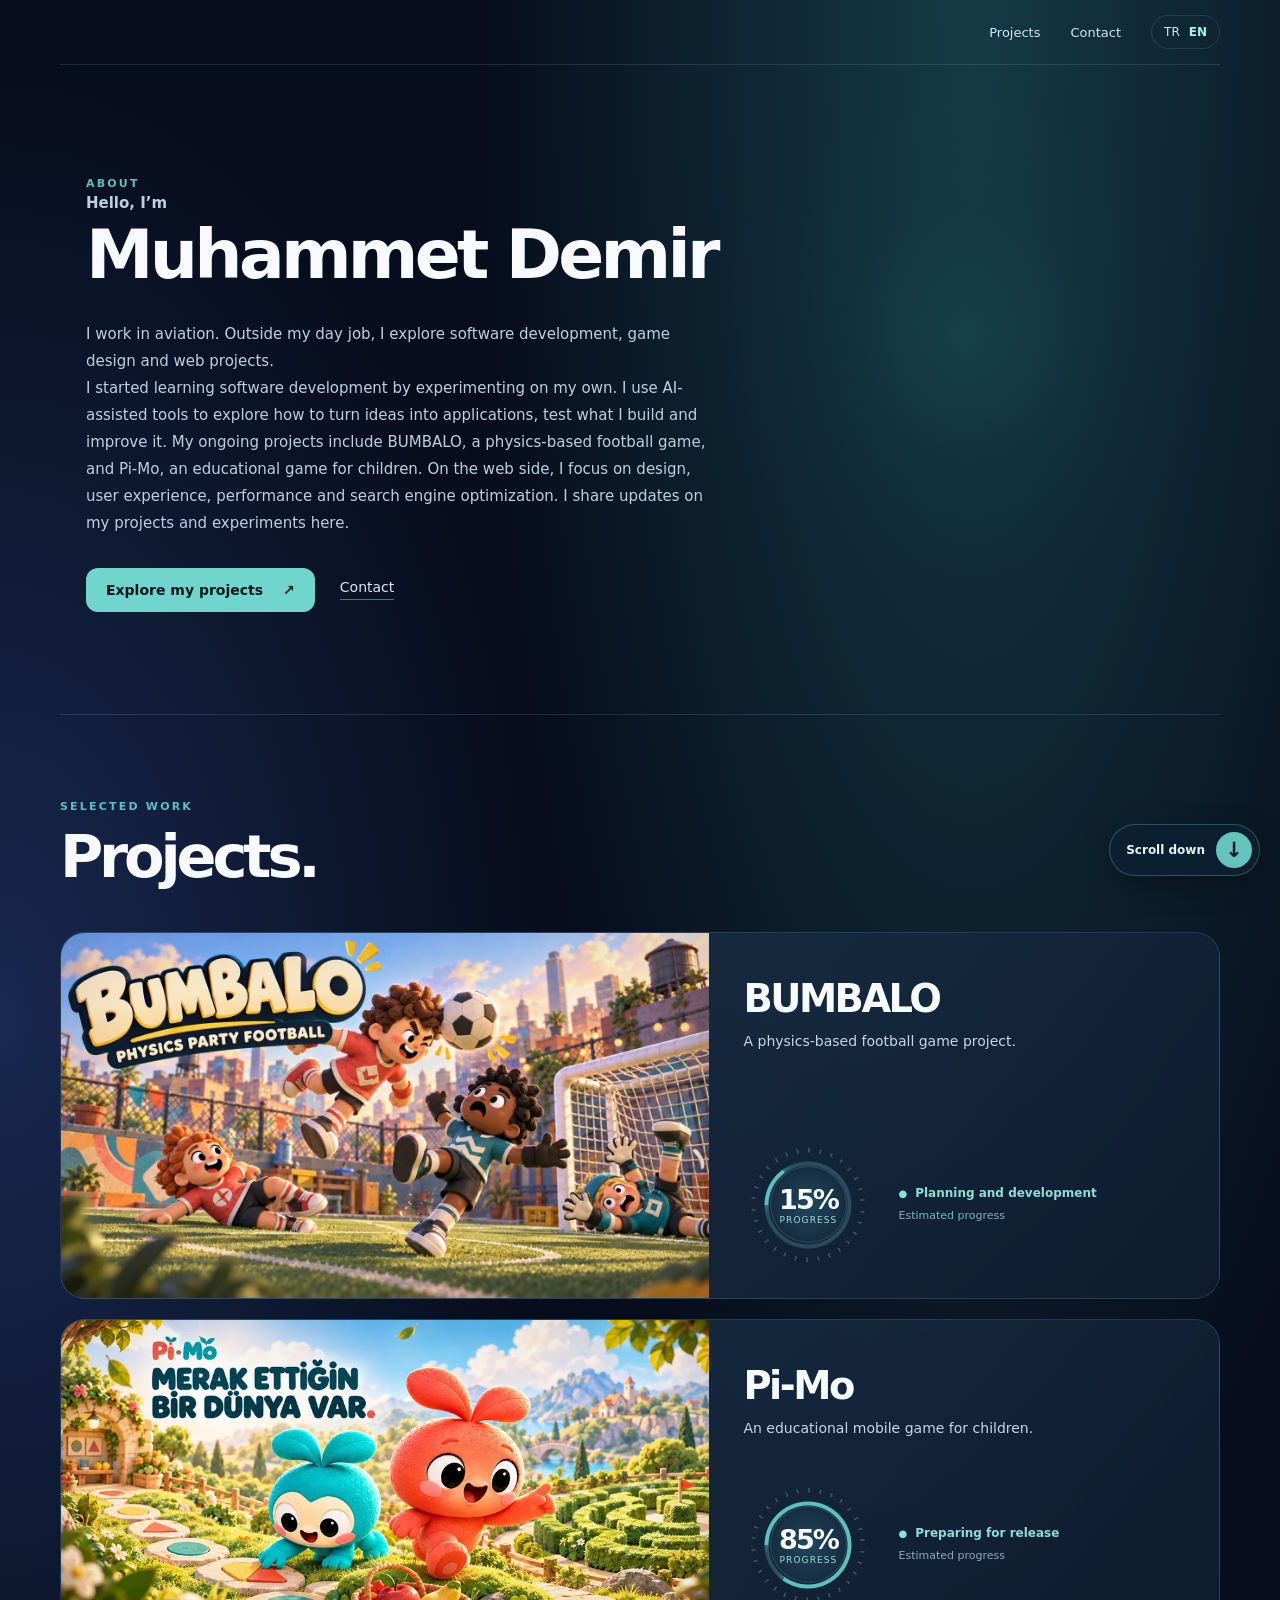
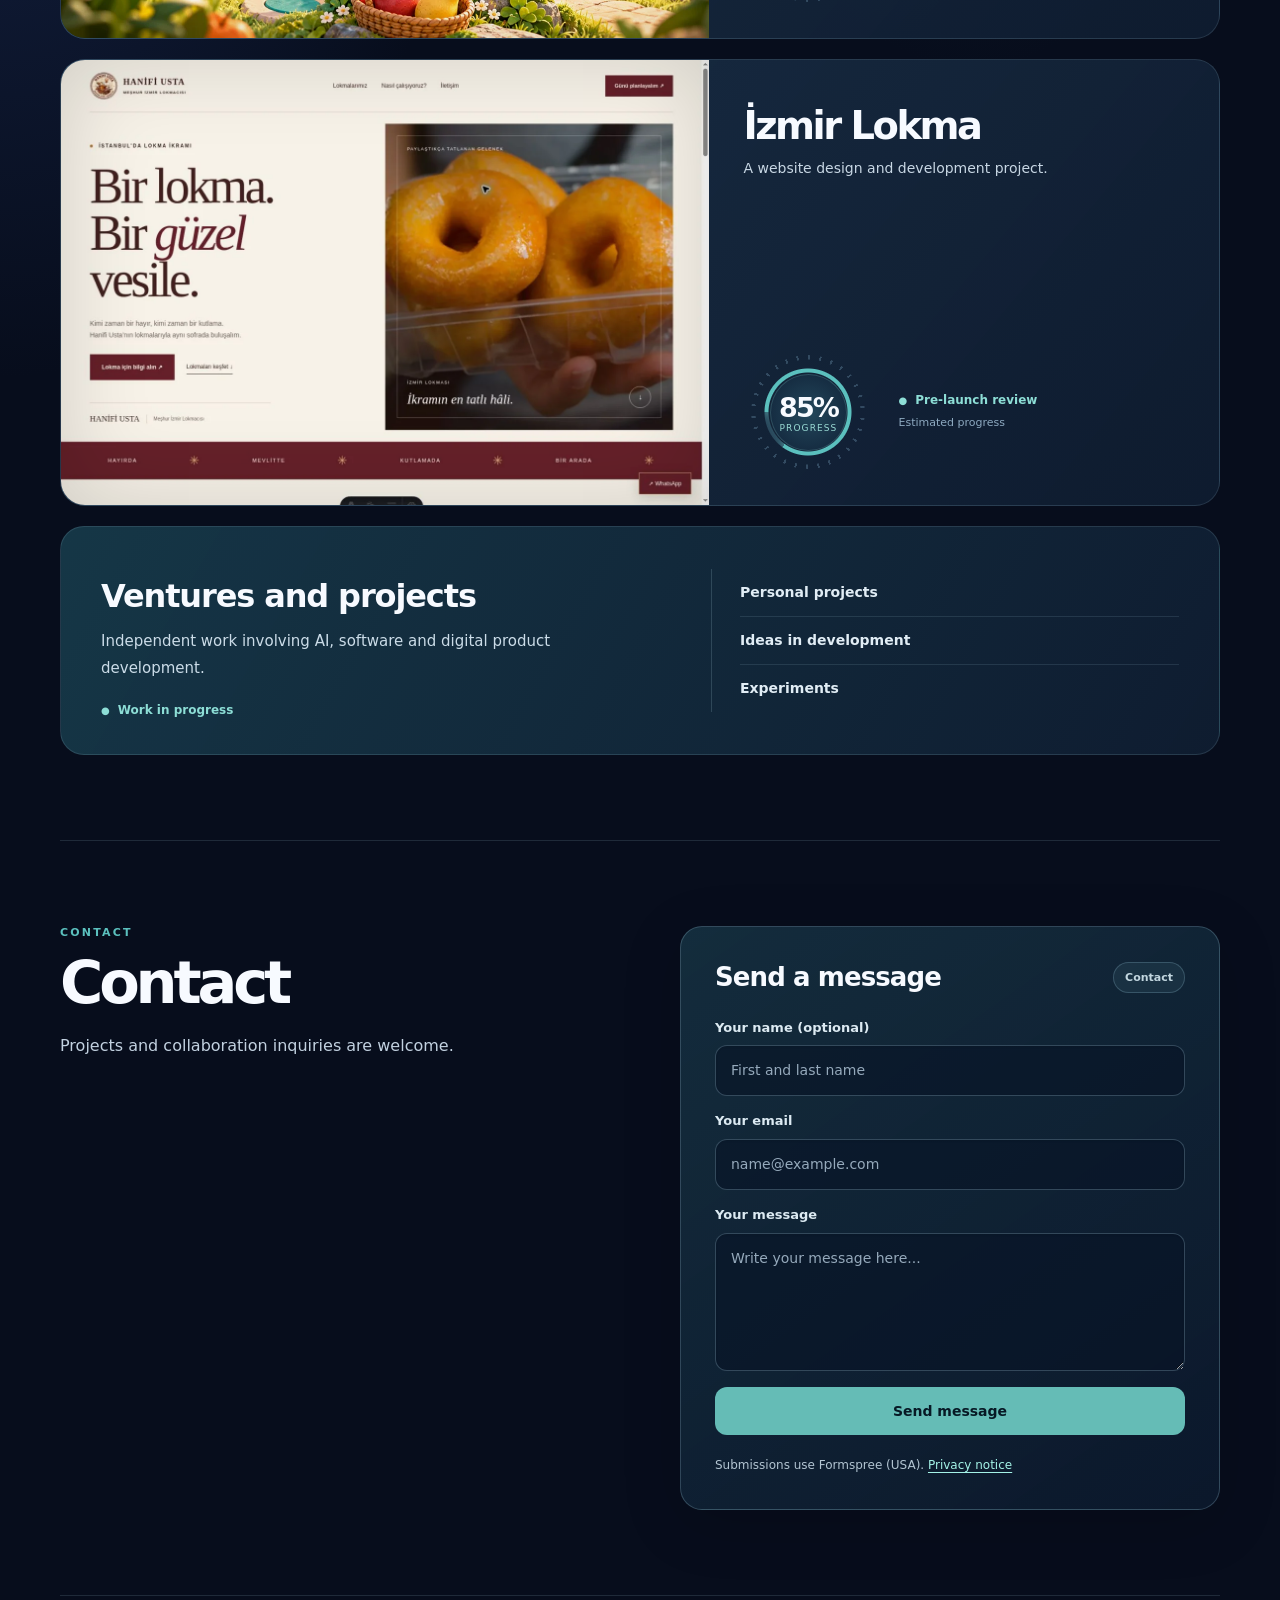
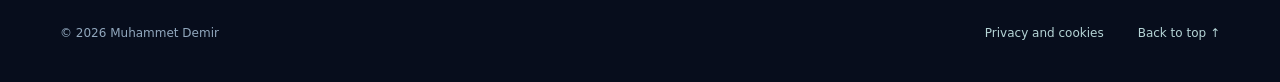
==== en/index.html @ 1050c3b5 "Reopen site contact form with minimal fields and short Formspree notice" ====
<!DOCTYPE html>
<html lang="en"><head><meta charset="utf-8"/><meta http-equiv="Content-Security-Policy" content="default-src 'none'; base-uri 'self'; script-src 'self' 'sha256-i8kJ053brYtJj6KBcaMvgGHr3T48em/G4HUraGYpBlo='; style-src 'self' 'unsafe-inline'; img-src 'self' data:; font-src 'self'; connect-src 'none'; object-src 'none'; frame-src 'none'; form-action https://formspree.io; upgrade-insecure-requests"/><meta name="referrer" content="strict-origin-when-cross-origin"/><meta content="width=device-width, initial-scale=1" name="viewport"/><title>Muhammet Demir | Games and Web Projects</title><meta content="Personal website of Muhammet Demir, featuring BUMBALO, Pi-Mo, web projects and independent ventures." name="description"/><meta content="index,follow,max-image-preview:large" name="robots"/><meta content="#070d1c" name="theme-color"/><meta content="website" property="og:type"/><meta content="Muhammet Demir | Games and Web Projects" property="og:title"/><meta content="Personal website of Muhammet Demir, featuring BUMBALO, Pi-Mo, web projects and independent ventures." property="og:description"/><meta content="en_US" property="og:locale"/><link href="../assets/site.css?v=20261106-numbers-2" rel="stylesheet"/><link href="https://must7y.github.io/muhammetdemir/" hreflang="tr" rel="alternate"/><link href="https://must7y.github.io/muhammetdemir/en/" hreflang="en" rel="alternate"/><link href="https://must7y.github.io/muhammetdemir/" hreflang="x-default" rel="alternate"/><link href="https://must7y.github.io/muhammetdemir/en/" rel="canonical"/><meta content="https://must7y.github.io/muhammetdemir/en/" property="og:url"/><meta content="Muhammet Demir" property="og:site_name"/><meta content="https://must7y.github.io/muhammetdemir/assets/bumbalo.webp" property="og:image"/><meta content="summary_large_image" name="twitter:card"/><script type="application/ld+json">{"@context": "https://schema.org", "@type": "ProfilePage", "url": "https://must7y.github.io/muhammetdemir/en/", "inLanguage": "en", "mainEntity": {"@type": "Person", "name": "Muhammet Demir", "description": "Personal website of Muhammet Demir, featuring BUMBALO, Pi-Mo, web projects and independent ventures."}}</script></head><body><a class="skip" href="#main">Skip to content</a><header class="shell mast mast-right" style="display:flex;justify-content:flex-end;align-items:center"><nav style="display:flex;width:100%;justify-content:flex-end;align-items:center;margin-left:auto;text-align:right" aria-label="Main navigation" class="nav"><a href="#projects">Projects</a><a class="hide-mobile" href="#contact">Contact</a><div aria-label="Language / Dil" class="langs"><a data-lang="tr" href="../">TR</a><a aria-current="page" data-lang="en" href="./">EN</a></div></nav></header><main class="shell" id="main"><section class="hero hero-editorial" id="about"><div class="hero-content"><div class="eyebrow">ABOUT</div><p class="hero-greeting">Hello, I’m</p><h1 class="hero-name">Muhammet Demir</h1><p class="hero-body">I work in aviation. Outside my day job, I explore software development, game design and web projects.</p><p class="hero-description">I started learning software development by experimenting on my own. I use AI-assisted tools to explore how to turn ideas into applications, test what I build and improve it. My ongoing projects include BUMBALO, a physics-based football game, and Pi-Mo, an educational game for children. On the web side, I focus on design, user experience, performance and search engine optimization. I share updates on my projects and experiments here.</p><div class="hero-links"><a class="hero-button" href="#projects">Explore my projects <span aria-hidden="true">↗</span></a><a class="hero-text-link" href="#contact">Contact</a></div></div></section><section class="section" id="projects"><div class="section-heading"><div><div class="eyebrow">SELECTED WORK</div><h2>Projects.</h2></div></div><article class="project"><div class="project-media"><img alt="BUMBALO — project artwork" decoding="async" height="700" loading="lazy" src="../assets/bumbalo.webp" width="1200"/></div><div class="project-info"><div><h3>BUMBALO</h3><p>A physics-based football game project.</p></div><div class="radar-wrap"><div aria-label="BUMBALO: 15%, Estimated progress" class="radar" role="img" style="--v:15"><div aria-hidden="true" class="radar-inner"><strong>15%</strong><small>PROGRESS</small></div></div><div><div class="status">Planning and development</div><div class="subnote">Estimated progress</div></div></div></div></article><article class="project"><div class="project-media"><img alt="Pi-Mo — project artwork" decoding="async" height="700" loading="lazy" src="../assets/pimo.webp" width="1200"/></div><div class="project-info"><div><h3>Pi-Mo</h3><p>An educational mobile game for children.</p></div><div class="radar-wrap"><div aria-label="Pi-Mo: 85%, Estimated progress" class="radar" role="img" style="--v:85"><div aria-hidden="true" class="radar-inner"><strong>85%</strong><small>PROGRESS</small></div></div><div><div class="status">Preparing for release</div><div class="subnote">Estimated progress</div></div></div></div></article><article class="project"><div class="project-media"><img alt="İzmir Lokma — project artwork" decoding="async" height="700" loading="lazy" src="../assets/hanifi.webp" width="1200"/></div><div class="project-info"><div><h3>İzmir Lokma</h3><p>A website design and development project.</p></div><div class="radar-wrap"><div aria-label="İzmir Lokma: 85%, Estimated progress" class="radar" role="img" style="--v:85"><div aria-hidden="true" class="radar-inner"><strong>85%</strong><small>PROGRESS</small></div></div><div><div class="status">Pre-launch review</div><div class="subnote">Estimated progress</div></div></div></div></article><article class="venture"><div class="venture-main"><h3>Ventures and projects</h3><p>Independent work involving AI, software and digital product development.</p><span class="venture-status"><span class="status">Work in progress</span></span></div><div class="venture-topics" aria-label="Venture focus areas"><div><span>Personal projects</span></div><div><span>Ideas in development</span></div><div><span>Experiments</span></div></div></article></section><section class="section contact" id="contact"><div class="contact-intro"><div class="eyebrow">CONTACT</div><h2>Contact</h2><p>Projects and collaboration inquiries are welcome.</p></div><div class="contact-form-panel"><div class="contact-form-heading"><h3>Send a message</h3><span class="form-state">Contact</span></div><form class="contact-form" action="https://formspree.io/f/mljjvkgq" aria-describedby="form-message" method="post"><fieldset><label for="contact-name">Your name (optional)<input id="contact-name" name="name" type="text" autocomplete="name" maxlength="90" placeholder="First and last name"></label><label for="contact-email">Your email<input id="contact-email" name="email" type="email" autocomplete="email" maxlength="254" required placeholder="name@example.com"></label><label for="contact-message">Your message<textarea id="contact-message" name="message" rows="5" minlength="10" maxlength="3000" required placeholder="Write your message here..."></textarea></label><div class="form-honeypot" aria-hidden="true"><label>Leave blank<input type="text" name="_gotcha" tabindex="-1" autocomplete="off"></label></div><button type="submit">Send message</button></fieldset><p class="form-notice" id="form-message">Submissions use Formspree (USA). <a href="privacy.html">Privacy notice</a></p></form></div></section></main><a class="end-jump" href="#page-bottom" aria-label="Jump to the bottom of the page"><span class="end-jump-label" aria-hidden="true">Scroll down</span><span class="end-jump-arrow" aria-hidden="true">↓</span></a><footer class="shell foot" id="page-bottom"><span>© 2026 Muhammet Demir</span><nav class="foot-links" aria-label="Footer links"><a href="privacy.html">Privacy and cookies</a><a href="#main">Back to top ↑</a></nav></footer></body></html>
---- assets/site.css ----
:root{color-scheme:dark;--bg:#070d1c;--panel:#111f35;--line:rgba(176,219,234,.14);--text:#f7faff;--sub:#afc0d1;--mint:#5bc0be;--glow:#a4f3e7}*{box-sizing:border-box}html{scroll-behavior:smooth}body{margin:0;background:radial-gradient(ellipse at 76% 0%,#153b46 0%,transparent 36%),radial-gradient(ellipse at 0 31%,#18284f 0%,transparent 30%),var(--bg);color:var(--text);font-family:system-ui,Arial,sans-serif}a{color:inherit;text-decoration:none}a:focus-visible,button:focus-visible,input:focus-visible,textarea:focus-visible{outline:3px solid var(--glow);outline-offset:4px}.shell{width:min(1160px,calc(100% - 40px));margin:auto}.skip{position:absolute;top:-100px;left:16px;background:#fff;color:#000;padding:12px;z-index:100}.skip:focus{top:12px}.mast{display:flex;align-items:center;justify-content:space-between;padding:26px 0;border-bottom:1px solid var(--line)}.logo{font:800 20px system-ui,sans-serif;letter-spacing:-.055em}.logo b{color:var(--mint)}.nav{display:flex;gap:30px;align-items:center;color:#d6e5ef;font-size:13px}.nav a:hover,.foot a:hover{color:var(--glow)}.langs{display:flex;gap:9px;font-size:12px;border:1px solid var(--line);border-radius:24px;padding:9px 12px}.langs [aria-current]{color:var(--glow);font-weight:700}.hero{min-height:620px;display:grid;grid-template-columns:1fr .72fr;align-items:center;gap:7%;padding:80px 0 105px}.eyebrow{font-size:11px;letter-spacing:.2em;color:var(--mint);font-weight:700;text-transform:uppercase}.hero h1{font:800 clamp(43px,5.9vw,83px)/1.06 system-ui,sans-serif;letter-spacing:-.075em;margin:22px 0 28px}.hero p{font-size:16px;line-height:1.87;color:#c9d7e7;max-width:670px}.hero-art{position:relative;min-height:365px;isolation:isolate}.hero-art:before{content:'';position:absolute;inset:10% 1%;border-radius:50%;background:radial-gradient(circle,#73dcd2 0%,#1a7780 27%,#0c2543 50%,transparent 70%);filter:blur(35px);opacity:.5}.hero-art .orb{position:absolute;inset:16%;border-radius:50%;border:1px solid rgba(132,240,230,.42);box-shadow:0 0 100px rgba(74,214,200,.12),inset 0 0 60px #19424d;transform:rotate(-20deg)}.hero-art .orb:after{content:'';position:absolute;inset:21%;border-radius:50%;border:1px dashed rgba(143,232,229,.35)}.hero-art .cross{position:absolute;top:45%;left:-1%;font-size:11px;letter-spacing:.26em;color:#83d9d4}.hero-art .cross:last-child{top:85%;left:auto;right:0}.section{padding:85px 0;scroll-margin-top:40px}.section-heading{display:flex;justify-content:space-between;align-items:end;gap:20px;margin-bottom:30px}.section h2{font:800 clamp(34px,4.7vw,59px)/1.1 system-ui,sans-serif;letter-spacing:-.07em;margin:12px 0}.section-index{color:#7e9cb8;font-size:12px}.project{display:grid;grid-template-columns:1.12fr .88fr;overflow:hidden;border:1px solid var(--line);border-radius:25px;background:linear-gradient(130deg,rgba(37,69,96,.65),rgba(15,28,48,.93));margin:20px 0;min-height:320px;transition:border-color .3s,transform .3s}.project:hover{border-color:rgba(133,240,231,.55);transform:translateY(-3px)}.project-media{background:#152b41;min-height:310px;position:relative}.project-media img{width:100%;height:100%;object-fit:cover;display:block}.project-media:after{content:'';position:absolute;inset:0;box-shadow:inset 0 0 90px rgba(0,0,0,.16);pointer-events:none}.project-info{padding:34px 34px 28px;display:flex;flex-direction:column;justify-content:space-between;gap:18px}.project-no{font-size:11px;letter-spacing:.15em;color:#83e4dc}.project h3{font:800 clamp(25px,3vw,42px) system-ui,sans-serif;letter-spacing:-.065em;margin:9px 0}.project p{color:#c8d7e4;font-size:14px;line-height:1.65;margin:0}.radar-wrap{display:flex;align-items:center;gap:25px}.radar{flex:none;--v:15;position:relative;width:130px;height:130px;display:grid;place-items:center}.radar:before{content:'';position:absolute;inset:8px;border-radius:50%;background:repeating-conic-gradient(from 0deg,rgba(113,152,179,.35) 0deg 2deg,transparent 2deg 12deg);mask:radial-gradient(circle,transparent 0 52px,#000 53px 57px,transparent 58px)}.radar:after{content:'';position:absolute;inset:19px;border-radius:50%;background:conic-gradient(from -90deg,var(--mint) 0 calc(var(--v)*1%),rgba(93,134,162,.21) calc(var(--v)*1%) 100%);mask:radial-gradient(circle,transparent 0 39px,#000 40px 43px,transparent 44px);filter:drop-shadow(0 0 6px var(--mint))}.radar-inner{width:77px;height:77px;display:grid;place-content:center;text-align:center;border:1px solid rgba(155,232,227,.18);border-radius:50%;background:radial-gradient(circle,#23475b,#102238)}.radar strong{font:800 27px system-ui,sans-serif;letter-spacing:-.07em}.radar small{font-size:9px;letter-spacing:.12em;color:#9adbd5}.status{font-size:12px;color:#8dded6;font-weight:600}.status:before{content:'●';font-size:10px;margin-right:8px}.subnote{font-size:11px;color:#8da9c0;line-height:1.5;margin-top:8px}.venture{padding:34px;border:1px solid var(--line);border-radius:24px;display:flex;align-items:center;justify-content:space-between;gap:20px;background:radial-gradient(ellipse at 85% 40%,#1d4c58,transparent 55%),#102036}.venture h3{font:800 27px system-ui,sans-serif;letter-spacing:-.05em;margin:0 0 8px}.venture p{margin:0;color:#c5d4e3;line-height:1.6}.venture .mark{font-size:50px;color:#67d6cc}.contact{display:grid;grid-template-columns:1fr 1fr;gap:80px;border-top:1px solid var(--line)}.contact p{color:#c2d1e0;line-height:1.7}.form{display:grid;gap:13px}.form label{display:grid;gap:9px;color:#cedfe9;font-size:13px}.form input,.form textarea{background:#111e33;color:#fff;padding:14px 16px;border:1px solid #38526c;border-radius:11px;font:inherit;width:100%}.form button{background:var(--mint);color:#08182a;border:none;border-radius:11px;padding:16px;font-weight:800;cursor:not-allowed;opacity:.75}.form small{color:#9badc0;line-height:1.5}.foot{border-top:1px solid var(--line);padding:30px 0 42px;display:flex;justify-content:space-between;gap:20px;color:#91a7bd;font-size:12px}.foot a{color:#b5d4d6}@media(max-width:820px){.nav{gap:13px}.nav .hide-mobile{display:none}.hero{grid-template-columns:1fr;min-height:0;padding:65px 0 55px}.hero-art{display:none}.section{padding:55px 0}.project{grid-template-columns:1fr}.project-media{height:260px;min-height:0}.project-info{padding:25px}.radar-wrap{justify-content:space-between}.contact{grid-template-columns:1fr;gap:25px}.venture{align-items:start}.venture .mark{display:none}}@media(max-width:420px){.shell{width:calc(100% - 28px)}.mast{padding:20px 0}.logo{font-size:17px}.nav{gap:9px}.nav>a{font-size:11px}.langs{padding:8px;font-size:11px}.project-media{height:200px}.hero h1{font-size:43px}.hero p{font-size:14px}.radar{width:112px;height:112px}.radar:before{inset:0}.radar:after{inset:10px}.radar-inner{width:68px;height:68px}.radar strong{font-size:23px}}@media(prefers-reduced-motion:reduce){html{scroll-behavior:auto}.project{transition:none}}
/* Layout refinement — legible type, useful content, bilingual consistency */
.hero{min-height:0;grid-template-columns:minmax(0,1.2fr) minmax(285px,.8fr);gap:clamp(32px,6vw,88px);padding:96px 0 90px;align-items:center}
.hero h1{font:800 clamp(40px,4.3vw,62px)/1.13 system-ui,Arial,sans-serif;letter-spacing:-.055em;margin:17px 0 20px;overflow-wrap:break-word}
.hero-period{color:var(--mint)}
.hero .hero-lead{font:600 clamp(19px,2.05vw,25px)/1.45 system-ui,Arial,sans-serif;letter-spacing:-.025em;color:#f2f8ff;max-width:630px;margin:0 0 17px}
.hero p:not(.hero-lead){font-size:15px;line-height:1.8;max-width:620px;color:#bfcfdf;margin:0}
.hero-links{display:flex;align-items:center;flex-wrap:wrap;gap:25px;margin-top:28px}
.hero-button{display:inline-flex;gap:20px;align-items:center;justify-content:center;background:#70d5cc;color:#071522;padding:14px 20px;border-radius:12px;font-weight:700;font-size:14px;transition:background .2s,transform .2s}
.hero-button:hover{background:#9df0e6;transform:translateY(-2px)}
.hero-text-link{font-size:14px;color:#dbe9f2;border-bottom:1px solid rgba(155,232,227,.45);padding-bottom:4px}
.hero-text-link:hover{color:var(--glow)}
.hero-focus{border:1px solid rgba(149,213,226,.25);border-radius:22px;padding:28px 30px;background:linear-gradient(145deg,rgba(29,76,88,.67),rgba(16,32,54,.93));box-shadow:0 14px 55px rgba(0,0,0,.13)}
.focus-heading{font:700 13px system-ui,Arial,sans-serif;color:#8de4db;margin-bottom:21px;letter-spacing:.015em}
.focus-row{display:grid;grid-template-columns:38px 1fr;align-items:center;gap:14px;font:600 16px system-ui,Arial,sans-serif;padding:15px 0;border-top:1px solid rgba(183,221,235,.13)}
.focus-number,.topic-index{font:700 11px system-ui,Arial,sans-serif;letter-spacing:.1em;color:#86d9d2}
.venture{display:grid;grid-template-columns:minmax(0,1.1fr) minmax(285px,.9fr);align-items:center;gap:38px;padding:36px 40px;background:linear-gradient(120deg,rgba(23,58,74,.92),rgba(15,29,49,.97))}
.venture h3{font:800 clamp(23px,2.5vw,32px)/1.25 system-ui,Arial,sans-serif;letter-spacing:-.035em;margin:13px 0 12px}
.venture-main>p{max-width:470px;font-size:15px;line-height:1.75;color:#cbdce8}
.venture-status{display:inline-block;margin-top:18px}
.venture-topics{display:grid;gap:0;border-left:1px solid rgba(183,221,235,.18);padding-left:28px}
.venture-topics>div{display:grid;grid-template-columns:34px 1fr;align-items:start;gap:12px;padding:13px 0;font-size:14px;line-height:1.5;font-weight:600;color:#e1edf5}
.venture-topics>div+div{border-top:1px solid rgba(183,221,235,.12)}
@media(max-width:820px){.hero{grid-template-columns:1fr;padding:64px 0 58px;gap:26px}.hero-focus{padding:24px}.venture{grid-template-columns:1fr;padding:28px;gap:22px}.venture-topics{border-left:0;border-top:1px solid rgba(183,221,235,.18);padding-left:0;padding-top:10px}}
@media(max-width:420px){.hero h1{font-size:clamp(34px,10vw,43px)}.hero .hero-lead{font-size:18px}.hero p:not(.hero-lead){font-size:14px}.focus-row{font-size:14px}.venture{padding:24px}.venture h3{font-size:24px}.venture-topics>div{font-size:13px}}
@media(prefers-reduced-motion:reduce){.hero-button{transition:none}}

/* Hero title hierarchy: greeting is secondary; the name is the single main heading. */
.hero{grid-template-columns:minmax(0,1.35fr) minmax(260px,.65fr);gap:clamp(24px,4vw,58px)}
.hero>div:first-child{min-width:0}
.hero .hero-intro{color:#8ce1d9;font:600 clamp(16px,1.7vw,20px)/1.5 system-ui,Arial,sans-serif;letter-spacing:0;margin:21px 0 2px}
.hero h1{font:800 clamp(35px,4vw,54px)/1.18 system-ui,Arial,sans-serif;letter-spacing:-.045em;margin:0 0 25px;overflow-wrap:normal;word-break:normal;text-wrap:balance}
.hero .hero-lead{font-size:clamp(18px,1.8vw,23px)}
@media (min-width:821px){.hero h1{white-space:nowrap}}
@media (max-width:820px){.hero{grid-template-columns:minmax(0,1fr)}.hero h1{font-size:clamp(34px,6.8vw,54px)}}
@media (max-width:420px){.hero h1{font-size:clamp(32px,8.6vw,39px);letter-spacing:-.05em}.hero .hero-intro{margin-top:18px;font-size:16px}}

/* 2026-11-04: Single-column editorial introduction; no redundant sidebar. */
.hero.hero-editorial{display:block;position:relative;isolation:isolate;min-height:0;width:100%;padding:clamp(66px,9vw,112px) clamp(0px,2.5vw,26px) clamp(70px,8vw,105px);border-bottom:1px solid var(--line)}
.hero.hero-editorial::before{content:"";position:absolute;z-index:-1;pointer-events:none;width:min(46vw,510px);height:min(46vw,510px);right:0;top:3%;background:radial-gradient(circle,rgba(40,137,143,.16),rgba(27,83,102,.07) 36%,transparent 70%);border-radius:50%}
.hero-editorial .hero-content{max-width:810px;min-width:0}
.hero-editorial h1{font:800 clamp(49px,6.8vw,86px)/1.07 system-ui,Arial,sans-serif;letter-spacing:-.065em;white-space:normal;margin:22px 0 26px;text-wrap:balance}
.hero-editorial .hero-lead{font:600 clamp(19px,2.3vw,26px)/1.58 system-ui,Arial,sans-serif;letter-spacing:-.028em;max-width:780px;color:#f2f7fd;margin:0 0 19px}
.hero-editorial .hero-description{max-width:710px;color:#c2d2e1;font:400 clamp(15px,1.5vw,17px)/1.85 system-ui,Arial,sans-serif;margin:0}
.hero-editorial .hero-links{margin-top:31px}
@media(max-width:820px){.hero.hero-editorial{padding:64px 0 67px}.hero-editorial h1{font-size:clamp(48px,10vw,69px)}.hero-editorial .hero-lead{font-size:clamp(18px,3.3vw,22px)}.hero.hero-editorial::before{opacity:.5}}
@media(max-width:420px){.hero.hero-editorial{padding:51px 0 58px}.hero-editorial h1{font-size:50px;margin:16px 0 22px}.hero-editorial .hero-lead{font-size:19px;line-height:1.52}.hero-editorial .hero-description{font-size:14px;line-height:1.75}}

/* Explicit separation between greeting, name, and body copy */
.hero-editorial h1{margin-bottom:12px}
.hero-editorial .hero-name{font:750 clamp(28px,3.8vw,47px)/1.19 system-ui,Arial,sans-serif;letter-spacing:-.045em;color:#f5f9ff;margin:0 0 27px;max-width:100%;text-wrap:balance}
.hero-editorial .hero-body{font:400 clamp(15px,1.45vw,17px)/1.85 system-ui,Arial,sans-serif;color:#c2d2e1;max-width:710px;margin:0 0 16px}
@media(max-width:420px){.hero-editorial h1{margin-bottom:12px}.hero-editorial .hero-name{font-size:clamp(27px,7.7vw,35px);margin-bottom:22px}.hero-editorial .hero-body{font-size:14px;line-height:1.75}}

/* Greeting + primary name heading + unheaded body text */
.hero-editorial .hero-greeting{font:600 clamp(17px,1.8vw,21px)/1.45 system-ui,Arial,sans-serif;letter-spacing:0;color:#a6dfdc;margin:24px 0 6px}
.hero-editorial h1.hero-name{font:800 clamp(38px,5.3vw,70px)/1.13 system-ui,Arial,sans-serif;letter-spacing:-.055em;color:#f7faff;margin:0 0 27px;max-width:100%;white-space:normal;overflow-wrap:normal;word-break:normal;text-wrap:balance}
.hero-editorial .hero-body,.hero-editorial .hero-description{font:400 clamp(15px,1.45vw,17px)/1.85 system-ui,Arial,sans-serif;color:#c2d2e1;max-width:710px}
.hero-editorial .hero-body{margin:0 0 17px}
.hero-editorial .hero-description{margin:0}
@media(max-width:420px){.hero-editorial .hero-greeting{font-size:17px;margin-top:17px}.hero-editorial h1.hero-name{font-size:clamp(34px,9vw,42px);margin-bottom:22px}.hero-editorial .hero-body,.hero-editorial .hero-description{font-size:14px;line-height:1.75}}

/* Compact brand in the top navigation; main name stays in the hero. */
.mast{min-height:76px;padding:17px 0;gap:20px}
.brand{display:inline-flex;align-items:center;gap:13px;min-width:0;flex-shrink:0}
.brand-symbol{display:inline-grid;place-items:center;min-width:49px;height:45px;border:1px solid rgba(111,214,208,.34);border-radius:13px;background:linear-gradient(140deg,rgba(39,101,108,.35),rgba(15,30,50,.62));font:800 18px/1 system-ui,Arial,sans-serif;letter-spacing:-.07em;color:#f8fbff}
.brand-dot{color:var(--mint)}
.brand-caption{font:600 12px/1.3 system-ui,Arial,sans-serif;letter-spacing:.01em;color:#a3bbca}
.brand:hover .brand-symbol{border-color:#89e4dc;background:rgba(40,96,104,.45)}
.mast .nav{gap:clamp(16px,2.4vw,30px);font-size:13px}
@media(max-width:480px){.mast{gap:12px}.brand{gap:8px}.brand-symbol{min-width:43px;height:42px;font-size:16px}.brand-caption{display:none}.mast .nav{gap:12px}}

/* Navigation without a logo or brand label */
.mast{justify-content:flex-end;min-height:65px;padding:15px 0}
.mast .nav{margin-left:auto;justify-content:flex-end}
@media(max-width:480px){.mast{min-height:60px;padding:12px 0}.mast .nav{gap:14px}}

/* Right aligned menu on both languages. */
header.mast.mast-right{display:flex;width:min(1160px,calc(100% - 40px));justify-content:flex-end;align-items:center}
header.mast.mast-right nav.nav{display:flex;width:100%;flex:1 1 auto;justify-content:flex-end;align-items:center;margin:0;text-align:right;gap:clamp(14px,2.4vw,30px)}
header.mast.mast-right nav.nav>a{flex:none}
header.mast.mast-right .langs{flex:none}
@media(max-width:420px){header.mast.mast-right{width:calc(100% - 28px)}header.mast.mast-right nav.nav{gap:12px}}

/* Privacy-first contact and legal pages */
.contact-details{align-self:start;display:grid;gap:13px;padding:27px 30px;border-radius:20px;background:linear-gradient(135deg,rgba(27,61,78,.77),rgba(17,31,52,.95));border:1px solid var(--line);overflow-wrap:anywhere}
.contact-label{font-size:12px;letter-spacing:.08em;text-transform:uppercase;color:var(--mint);font-weight:700}
.contact-email{color:#e4faf8;font:700 clamp(18px,2vw,25px)/1.4 system-ui,Arial,sans-serif;text-decoration:underline;text-decoration-color:rgba(121,221,211,.43);text-underline-offset:5px}
.contact-email:hover{color:var(--glow)}
.contact-note{color:#a9bdce;font-size:13px;line-height:1.7}
.foot-links{display:flex;gap:clamp(16px,3vw,34px);align-items:center;flex-wrap:wrap}
.legal{max-width:880px;margin:0 auto;padding:clamp(50px,8vw,90px) 0 100px}
.legal h1{font:800 clamp(31px,4.5vw,53px)/1.18 system-ui,Arial,sans-serif;letter-spacing:-.045em;margin:0 0 12px}
.legal h2{font:700 clamp(18px,2.5vw,23px)/1.3 system-ui,Arial,sans-serif;letter-spacing:-.015em;margin:40px 0 10px}
.legal p,.legal li{font-size:15px;line-height:1.84;color:#c7d5e4}
.legal ul{padding-left:22px}
.legal a{color:#a4f3e7;text-decoration:underline;text-underline-offset:3px}
.legal .legal-update{font-size:13px;color:#a2b6c9;margin:0 0 35px}
@media(max-width:620px){.contact-details{padding:22px}.foot{flex-direction:column;align-items:flex-start}.foot-links{gap:18px}.legal{padding:48px 0 70px}.legal p,.legal li{font-size:14px}}

/* Accessible, disabled-by-default contact form. No backend or tracking is active. */
.contact{align-items:start}
.contact-intro{max-width:420px}
.contact-setup{display:inline-block;margin-top:14px;padding:9px 13px;border:1px solid rgba(112,213,204,.22);background:rgba(43,92,107,.22);border-radius:10px;font-size:12px!important;line-height:1.55!important;color:#aacbd3!important}
.contact-form-panel{width:100%;min-width:0;border:1px solid rgba(167,217,231,.23);border-radius:22px;padding:clamp(22px,3vw,34px);background:linear-gradient(145deg,rgba(29,66,83,.6),rgba(12,25,45,.91));box-shadow:0 14px 60px rgba(0,0,0,.15)}
.contact-form-heading{display:flex;align-items:center;justify-content:space-between;gap:16px;margin-bottom:24px}
.contact-form-heading h3{font:750 clamp(20px,2.1vw,26px)/1.3 system-ui,Arial,sans-serif;letter-spacing:-.035em;margin:0}
.form-state{white-space:nowrap;font:700 11px/1.2 system-ui,Arial,sans-serif;color:#c2d6df;padding:8px 11px;border-radius:100px;border:1px solid rgba(165,213,230,.22);background:rgba(96,136,157,.13)}
.contact-form fieldset{border:0;margin:0;padding:0;display:grid;gap:16px;min-width:0}
.contact-form label{display:grid;gap:8px;color:#dceaf2;font:600 13px/1.4 system-ui,Arial,sans-serif}
.contact-form input,.contact-form textarea{display:block;width:100%;min-width:0;border:1px solid rgba(161,203,220,.27);border-radius:12px;background:rgba(7,19,37,.6);padding:14px 15px;color:#e6eef6;font:400 14px/1.55 system-ui,Arial,sans-serif;resize:vertical;box-shadow:inset 0 1px 2px rgba(0,0,0,.08)}
.contact-form input::placeholder,.contact-form textarea::placeholder{color:#95a9bb}
.contact-form input:disabled,.contact-form textarea:disabled{opacity:.75;cursor:not-allowed;-webkit-text-fill-color:#cbd9e5}
.contact-form button{display:inline-flex;justify-content:center;align-items:center;min-height:48px;width:100%;border:0;border-radius:12px;background:#65bcb6;color:#071925;font:800 14px/1.2 system-ui,Arial,sans-serif}
.contact-form button:disabled{opacity:.55;cursor:not-allowed}
.contact-form .form-notice{font:400 12px/1.7 system-ui,Arial,sans-serif;margin:20px 0 0;color:#b3c5d2}
.contact-form .form-notice a{color:#a4f3e7;text-decoration:underline;text-underline-offset:3px}
.form-honeypot{position:absolute;left:-10000px;top:auto;width:1px;height:1px;overflow:hidden}
@media(max-width:820px){.contact{gap:28px}.contact-form-panel{padding:22px}}
@media(prefers-reduced-motion:reduce){.contact-form-panel{transition:none}}

/* Floating jump-to-footer link; no scripts or third-party resources. */
.end-jump{position:fixed;right:max(16px,calc((100vw - 1240px)/2));bottom:calc(24px + env(safe-area-inset-bottom,0px));z-index:30;display:inline-flex;align-items:center;gap:11px;padding:7px 7px 7px 16px;border:1px solid rgba(144,226,219,.26);border-radius:100px;background:rgba(13,32,49,.88);color:#e4f5f5;box-shadow:0 9px 30px rgba(0,0,0,.28);backdrop-filter:blur(10px);-webkit-backdrop-filter:blur(10px);font:600 12px/1.2 system-ui,Arial,sans-serif;transition:background .2s,border-color .2s,transform .2s}
.end-jump:hover{background:rgba(24,68,78,.95);border-color:rgba(132,237,225,.7);transform:translateY(-3px)}
.end-jump:focus-visible{outline:3px solid #a4f3e7;outline-offset:4px}
.end-jump-arrow{display:grid;place-items:center;width:36px;height:36px;border-radius:50%;background:#64c4bd;color:#081c26;font-size:21px;font-weight:700;line-height:1}
#page-bottom{scroll-margin-top:0}
@media(max-width:620px){.end-jump{right:14px;bottom:calc(15px + env(safe-area-inset-bottom,0px));padding:6px;border-radius:50%}.end-jump-label{display:none}.end-jump-arrow{width:37px;height:37px}}
@media(prefers-reduced-motion:reduce){.end-jump{transition:none}.end-jump:hover{transform:none}}

/* Remove unused number-column indentation from the unnumbered venture list. */
.venture-topics>div{grid-template-columns:minmax(0,1fr);gap:0}
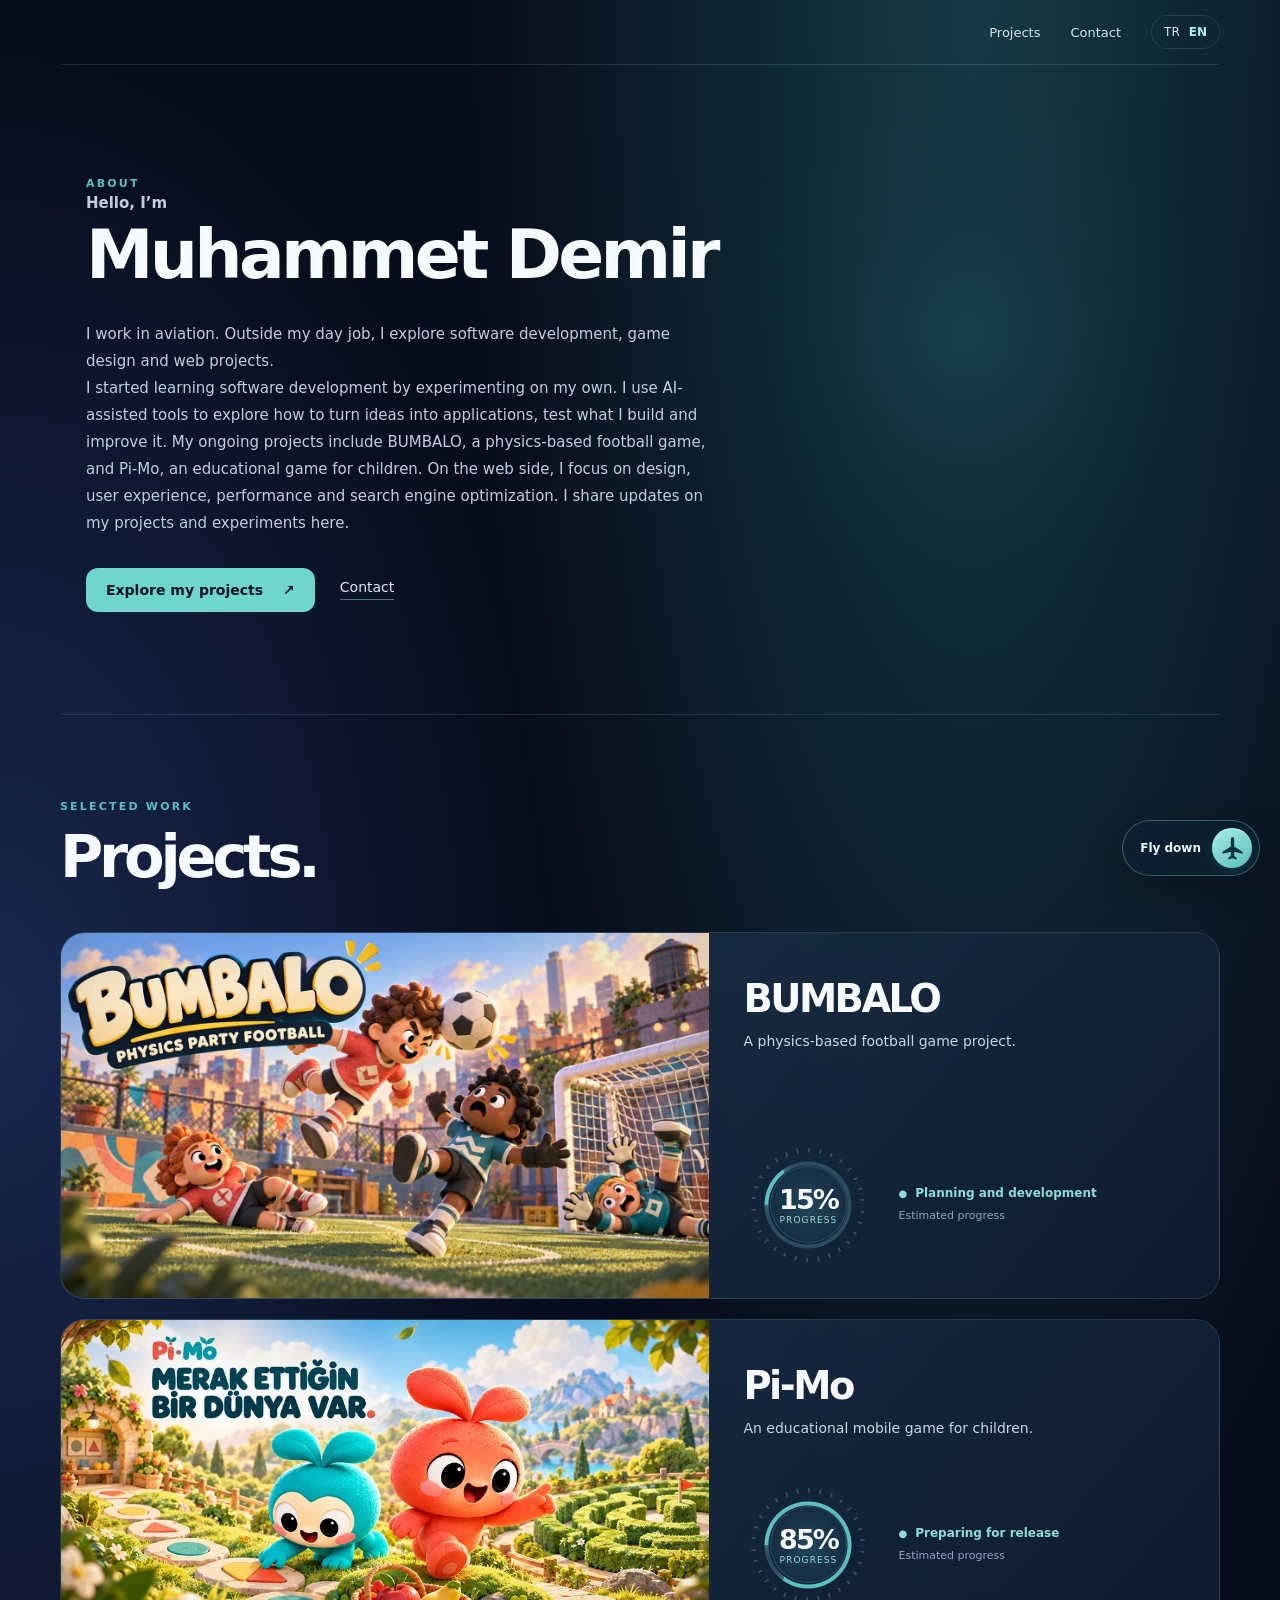
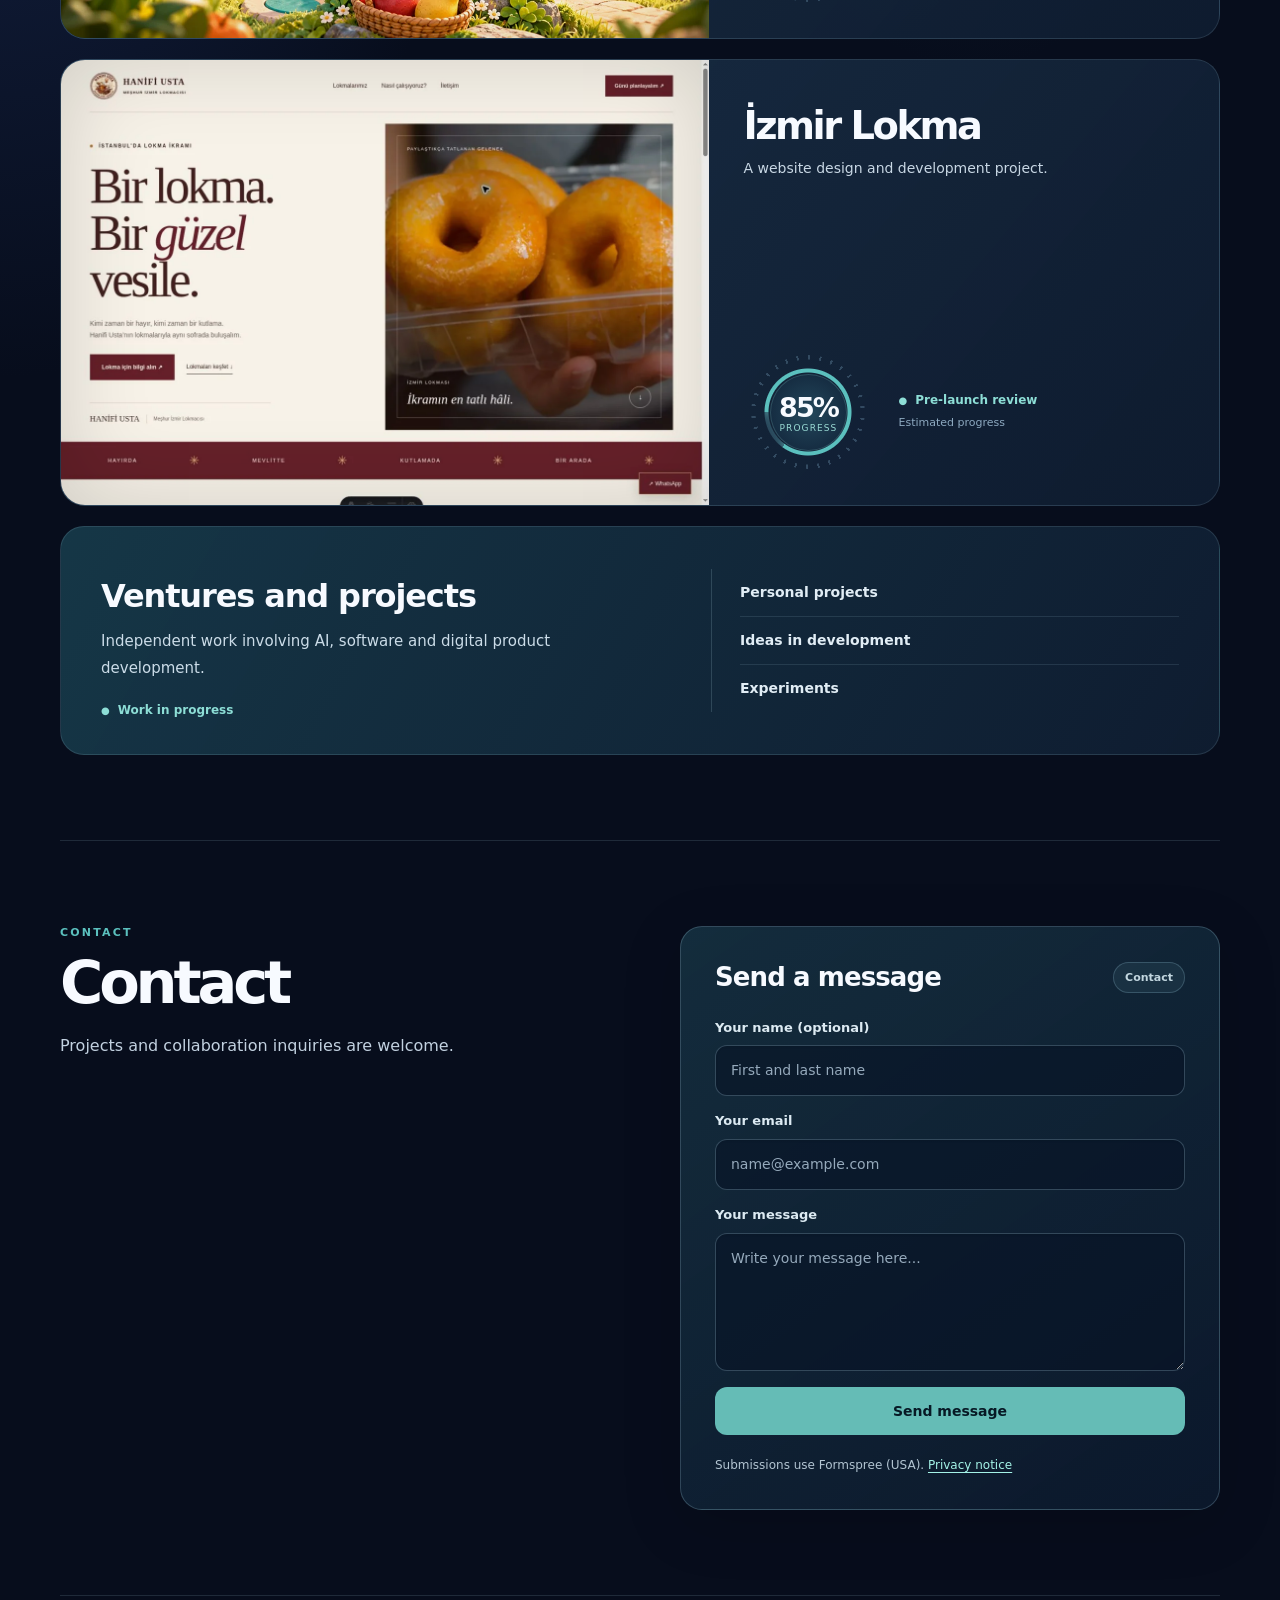
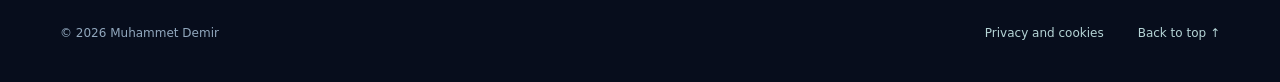
==== commit f9891e1e: "Add animated airplane scroll control with reduced-motion support" ====
--- a/en/index.html
+++ b/en/index.html
@@ -1,2 +1,2 @@
 <!DOCTYPE html>
-<html lang="en"><head><meta charset="utf-8"/><meta http-equiv="Content-Security-Policy" content="default-src 'none'; base-uri 'self'; script-src 'self' 'sha256-i8kJ053brYtJj6KBcaMvgGHr3T48em/G4HUraGYpBlo='; style-src 'self' 'unsafe-inline'; img-src 'self' data:; font-src 'self'; connect-src 'none'; object-src 'none'; frame-src 'none'; form-action https://formspree.io; upgrade-insecure-requests"/><meta name="referrer" content="strict-origin-when-cross-origin"/><meta content="width=device-width, initial-scale=1" name="viewport"/><title>Muhammet Demir | Games and Web Projects</title><meta content="Personal website of Muhammet Demir, featuring BUMBALO, Pi-Mo, web projects and independent ventures." name="description"/><meta content="index,follow,max-image-preview:large" name="robots"/><meta content="#070d1c" name="theme-color"/><meta content="website" property="og:type"/><meta content="Muhammet Demir | Games and Web Projects" property="og:title"/><meta content="Personal website of Muhammet Demir, featuring BUMBALO, Pi-Mo, web projects and independent ventures." property="og:description"/><meta content="en_US" property="og:locale"/><link href="../assets/site.css?v=20261106-numbers-2" rel="stylesheet"/><link href="https://must7y.github.io/muhammetdemir/" hreflang="tr" rel="alternate"/><link href="https://must7y.github.io/muhammetdemir/en/" hreflang="en" rel="alternate"/><link href="https://must7y.github.io/muhammetdemir/" hreflang="x-default" rel="alternate"/><link href="https://must7y.github.io/muhammetdemir/en/" rel="canonical"/><meta content="https://must7y.github.io/muhammetdemir/en/" property="og:url"/><meta content="Muhammet Demir" property="og:site_name"/><meta content="https://must7y.github.io/muhammetdemir/assets/bumbalo.webp" property="og:image"/><meta content="summary_large_image" name="twitter:card"/><script type="application/ld+json">{"@context": "https://schema.org", "@type": "ProfilePage", "url": "https://must7y.github.io/muhammetdemir/en/", "inLanguage": "en", "mainEntity": {"@type": "Person", "name": "Muhammet Demir", "description": "Personal website of Muhammet Demir, featuring BUMBALO, Pi-Mo, web projects and independent ventures."}}</script></head><body><a class="skip" href="#main">Skip to content</a><header class="shell mast mast-right" style="display:flex;justify-content:flex-end;align-items:center"><nav style="display:flex;width:100%;justify-content:flex-end;align-items:center;margin-left:auto;text-align:right" aria-label="Main navigation" class="nav"><a href="#projects">Projects</a><a class="hide-mobile" href="#contact">Contact</a><div aria-label="Language / Dil" class="langs"><a data-lang="tr" href="../">TR</a><a aria-current="page" data-lang="en" href="./">EN</a></div></nav></header><main class="shell" id="main"><section class="hero hero-editorial" id="about"><div class="hero-content"><div class="eyebrow">ABOUT</div><p class="hero-greeting">Hello, I’m</p><h1 class="hero-name">Muhammet Demir</h1><p class="hero-body">I work in aviation. Outside my day job, I explore software development, game design and web projects.</p><p class="hero-description">I started learning software development by experimenting on my own. I use AI-assisted tools to explore how to turn ideas into applications, test what I build and improve it. My ongoing projects include BUMBALO, a physics-based football game, and Pi-Mo, an educational game for children. On the web side, I focus on design, user experience, performance and search engine optimization. I share updates on my projects and experiments here.</p><div class="hero-links"><a class="hero-button" href="#projects">Explore my projects <span aria-hidden="true">↗</span></a><a class="hero-text-link" href="#contact">Contact</a></div></div></section><section class="section" id="projects"><div class="section-heading"><div><div class="eyebrow">SELECTED WORK</div><h2>Projects.</h2></div></div><article class="project"><div class="project-media"><img alt="BUMBALO — project artwork" decoding="async" height="700" loading="lazy" src="../assets/bumbalo.webp" width="1200"/></div><div class="project-info"><div><h3>BUMBALO</h3><p>A physics-based football game project.</p></div><div class="radar-wrap"><div aria-label="BUMBALO: 15%, Estimated progress" class="radar" role="img" style="--v:15"><div aria-hidden="true" class="radar-inner"><strong>15%</strong><small>PROGRESS</small></div></div><div><div class="status">Planning and development</div><div class="subnote">Estimated progress</div></div></div></div></article><article class="project"><div class="project-media"><img alt="Pi-Mo — project artwork" decoding="async" height="700" loading="lazy" src="../assets/pimo.webp" width="1200"/></div><div class="project-info"><div><h3>Pi-Mo</h3><p>An educational mobile game for children.</p></div><div class="radar-wrap"><div aria-label="Pi-Mo: 85%, Estimated progress" class="radar" role="img" style="--v:85"><div aria-hidden="true" class="radar-inner"><strong>85%</strong><small>PROGRESS</small></div></div><div><div class="status">Preparing for release</div><div class="subnote">Estimated progress</div></div></div></div></article><article class="project"><div class="project-media"><img alt="İzmir Lokma — project artwork" decoding="async" height="700" loading="lazy" src="../assets/hanifi.webp" width="1200"/></div><div class="project-info"><div><h3>İzmir Lokma</h3><p>A website design and development project.</p></div><div class="radar-wrap"><div aria-label="İzmir Lokma: 85%, Estimated progress" class="radar" role="img" style="--v:85"><div aria-hidden="true" class="radar-inner"><strong>85%</strong><small>PROGRESS</small></div></div><div><div class="status">Pre-launch review</div><div class="subnote">Estimated progress</div></div></div></div></article><article class="venture"><div class="venture-main"><h3>Ventures and projects</h3><p>Independent work involving AI, software and digital product development.</p><span class="venture-status"><span class="status">Work in progress</span></span></div><div class="venture-topics" aria-label="Venture focus areas"><div><span>Personal projects</span></div><div><span>Ideas in development</span></div><div><span>Experiments</span></div></div></article></section><section class="section contact" id="contact"><div class="contact-intro"><div class="eyebrow">CONTACT</div><h2>Contact</h2><p>Projects and collaboration inquiries are welcome.</p></div><div class="contact-form-panel"><div class="contact-form-heading"><h3>Send a message</h3><span class="form-state">Contact</span></div><form class="contact-form" action="https://formspree.io/f/mljjvkgq" aria-describedby="form-message" method="post"><fieldset><label for="contact-name">Your name (optional)<input id="contact-name" name="name" type="text" autocomplete="name" maxlength="90" placeholder="First and last name"></label><label for="contact-email">Your email<input id="contact-email" name="email" type="email" autocomplete="email" maxlength="254" required placeholder="name@example.com"></label><label for="contact-message">Your message<textarea id="contact-message" name="message" rows="5" minlength="10" maxlength="3000" required placeholder="Write your message here..."></textarea></label><div class="form-honeypot" aria-hidden="true"><label>Leave blank<input type="text" name="_gotcha" tabindex="-1" autocomplete="off"></label></div><button type="submit">Send message</button></fieldset><p class="form-notice" id="form-message">Submissions use Formspree (USA). <a href="privacy.html">Privacy notice</a></p></form></div></section></main><a class="end-jump" href="#page-bottom" aria-label="Jump to the bottom of the page"><span class="end-jump-label" aria-hidden="true">Scroll down</span><span class="end-jump-arrow" aria-hidden="true">↓</span></a><footer class="shell foot" id="page-bottom"><span>© 2026 Muhammet Demir</span><nav class="foot-links" aria-label="Footer links"><a href="privacy.html">Privacy and cookies</a><a href="#main">Back to top ↑</a></nav></footer></body></html>+<html lang="en"><head><meta charset="utf-8"/><meta http-equiv="Content-Security-Policy" content="default-src 'none'; base-uri 'self'; script-src 'self' 'sha256-i8kJ053brYtJj6KBcaMvgGHr3T48em/G4HUraGYpBlo='; style-src 'self' 'unsafe-inline'; img-src 'self' data:; font-src 'self'; connect-src 'none'; object-src 'none'; frame-src 'none'; form-action https://formspree.io; upgrade-insecure-requests"/><meta name="referrer" content="strict-origin-when-cross-origin"/><meta content="width=device-width, initial-scale=1" name="viewport"/><title>Muhammet Demir | Games and Web Projects</title><meta content="Personal website of Muhammet Demir, featuring BUMBALO, Pi-Mo, web projects and independent ventures." name="description"/><meta content="index,follow,max-image-preview:large" name="robots"/><meta content="#070d1c" name="theme-color"/><meta content="website" property="og:type"/><meta content="Muhammet Demir | Games and Web Projects" property="og:title"/><meta content="Personal website of Muhammet Demir, featuring BUMBALO, Pi-Mo, web projects and independent ventures." property="og:description"/><meta content="en_US" property="og:locale"/><link href="../assets/site.css?v=20261106-plane-1" rel="stylesheet"/><link href="https://must7y.github.io/muhammetdemir/" hreflang="tr" rel="alternate"/><link href="https://must7y.github.io/muhammetdemir/en/" hreflang="en" rel="alternate"/><link href="https://must7y.github.io/muhammetdemir/" hreflang="x-default" rel="alternate"/><link href="https://must7y.github.io/muhammetdemir/en/" rel="canonical"/><meta content="https://must7y.github.io/muhammetdemir/en/" property="og:url"/><meta content="Muhammet Demir" property="og:site_name"/><meta content="https://must7y.github.io/muhammetdemir/assets/bumbalo.webp" property="og:image"/><meta content="summary_large_image" name="twitter:card"/><script type="application/ld+json">{"@context": "https://schema.org", "@type": "ProfilePage", "url": "https://must7y.github.io/muhammetdemir/en/", "inLanguage": "en", "mainEntity": {"@type": "Person", "name": "Muhammet Demir", "description": "Personal website of Muhammet Demir, featuring BUMBALO, Pi-Mo, web projects and independent ventures."}}</script><script src="../assets/site.js?v=20261106-plane-1" defer></script></head><body><a class="skip" href="#main">Skip to content</a><header class="shell mast mast-right" style="display:flex;justify-content:flex-end;align-items:center"><nav style="display:flex;width:100%;justify-content:flex-end;align-items:center;margin-left:auto;text-align:right" aria-label="Main navigation" class="nav"><a href="#projects">Projects</a><a class="hide-mobile" href="#contact">Contact</a><div aria-label="Language / Dil" class="langs"><a data-lang="tr" href="../">TR</a><a aria-current="page" data-lang="en" href="./">EN</a></div></nav></header><main class="shell" id="main"><section class="hero hero-editorial" id="about"><div class="hero-content"><div class="eyebrow">ABOUT</div><p class="hero-greeting">Hello, I’m</p><h1 class="hero-name">Muhammet Demir</h1><p class="hero-body">I work in aviation. Outside my day job, I explore software development, game design and web projects.</p><p class="hero-description">I started learning software development by experimenting on my own. I use AI-assisted tools to explore how to turn ideas into applications, test what I build and improve it. My ongoing projects include BUMBALO, a physics-based football game, and Pi-Mo, an educational game for children. On the web side, I focus on design, user experience, performance and search engine optimization. I share updates on my projects and experiments here.</p><div class="hero-links"><a class="hero-button" href="#projects">Explore my projects <span aria-hidden="true">↗</span></a><a class="hero-text-link" href="#contact">Contact</a></div></div></section><section class="section" id="projects"><div class="section-heading"><div><div class="eyebrow">SELECTED WORK</div><h2>Projects.</h2></div></div><article class="project"><div class="project-media"><img alt="BUMBALO — project artwork" decoding="async" height="700" loading="lazy" src="../assets/bumbalo.webp" width="1200"/></div><div class="project-info"><div><h3>BUMBALO</h3><p>A physics-based football game project.</p></div><div class="radar-wrap"><div aria-label="BUMBALO: 15%, Estimated progress" class="radar" role="img" style="--v:15"><div aria-hidden="true" class="radar-inner"><strong>15%</strong><small>PROGRESS</small></div></div><div><div class="status">Planning and development</div><div class="subnote">Estimated progress</div></div></div></div></article><article class="project"><div class="project-media"><img alt="Pi-Mo — project artwork" decoding="async" height="700" loading="lazy" src="../assets/pimo.webp" width="1200"/></div><div class="project-info"><div><h3>Pi-Mo</h3><p>An educational mobile game for children.</p></div><div class="radar-wrap"><div aria-label="Pi-Mo: 85%, Estimated progress" class="radar" role="img" style="--v:85"><div aria-hidden="true" class="radar-inner"><strong>85%</strong><small>PROGRESS</small></div></div><div><div class="status">Preparing for release</div><div class="subnote">Estimated progress</div></div></div></div></article><article class="project"><div class="project-media"><img alt="İzmir Lokma — project artwork" decoding="async" height="700" loading="lazy" src="../assets/hanifi.webp" width="1200"/></div><div class="project-info"><div><h3>İzmir Lokma</h3><p>A website design and development project.</p></div><div class="radar-wrap"><div aria-label="İzmir Lokma: 85%, Estimated progress" class="radar" role="img" style="--v:85"><div aria-hidden="true" class="radar-inner"><strong>85%</strong><small>PROGRESS</small></div></div><div><div class="status">Pre-launch review</div><div class="subnote">Estimated progress</div></div></div></div></article><article class="venture"><div class="venture-main"><h3>Ventures and projects</h3><p>Independent work involving AI, software and digital product development.</p><span class="venture-status"><span class="status">Work in progress</span></span></div><div class="venture-topics" aria-label="Venture focus areas"><div><span>Personal projects</span></div><div><span>Ideas in development</span></div><div><span>Experiments</span></div></div></article></section><section class="section contact" id="contact"><div class="contact-intro"><div class="eyebrow">CONTACT</div><h2>Contact</h2><p>Projects and collaboration inquiries are welcome.</p></div><div class="contact-form-panel"><div class="contact-form-heading"><h3>Send a message</h3><span class="form-state">Contact</span></div><form class="contact-form" action="https://formspree.io/f/mljjvkgq" aria-describedby="form-message" method="post"><fieldset><label for="contact-name">Your name (optional)<input id="contact-name" name="name" type="text" autocomplete="name" maxlength="90" placeholder="First and last name"></label><label for="contact-email">Your email<input id="contact-email" name="email" type="email" autocomplete="email" maxlength="254" required placeholder="name@example.com"></label><label for="contact-message">Your message<textarea id="contact-message" name="message" rows="5" minlength="10" maxlength="3000" required placeholder="Write your message here..."></textarea></label><div class="form-honeypot" aria-hidden="true"><label>Leave blank<input type="text" name="_gotcha" tabindex="-1" autocomplete="off"></label></div><button type="submit">Send message</button></fieldset><p class="form-notice" id="form-message">Submissions use Formspree (USA). <a href="privacy.html">Privacy notice</a></p></form></div></section></main><a class="end-jump end-jump-plane" href="#page-bottom" aria-label="Fly to the bottom of the page" title="Fly to the bottom"><span class="end-jump-label" aria-hidden="true">Fly down</span><span class="end-jump-aircraft" aria-hidden="true"><svg viewBox="0 0 64 64" width="27" height="27" role="presentation" focusable="false" aria-hidden="true"><path d="M32 5c-2.5 0-4 2.8-4 8v14L10.2 38.6C8.8 39.5 8 41 8 42.6v2L28 39.5v10L22 54v4l10-3 10 3v-4l-6-4.5v-10l20 5.1v-2c0-1.6-.8-3.1-2.2-4L36 27V13c0-5.2-1.5-8-4-8Z" fill="currentColor"/><path d="M32 12v14" stroke="currentColor" stroke-opacity=".36" stroke-width="1.7" stroke-linecap="round"/></svg></span></a><footer class="shell foot" id="page-bottom"><span>© 2026 Muhammet Demir</span><nav class="foot-links" aria-label="Footer links"><a href="privacy.html">Privacy and cookies</a><a href="#main">Back to top ↑</a></nav></footer></body></html>
--- a/assets/site.css
+++ b/assets/site.css
@@ -119,14 +119,20 @@
 @media(max-width:820px){.contact{gap:28px}.contact-form-panel{padding:22px}}
 @media(prefers-reduced-motion:reduce){.contact-form-panel{transition:none}}
 
-/* Floating jump-to-footer link; no scripts or third-party resources. */
-.end-jump{position:fixed;right:max(16px,calc((100vw - 1240px)/2));bottom:calc(24px + env(safe-area-inset-bottom,0px));z-index:30;display:inline-flex;align-items:center;gap:11px;padding:7px 7px 7px 16px;border:1px solid rgba(144,226,219,.26);border-radius:100px;background:rgba(13,32,49,.88);color:#e4f5f5;box-shadow:0 9px 30px rgba(0,0,0,.28);backdrop-filter:blur(10px);-webkit-backdrop-filter:blur(10px);font:600 12px/1.2 system-ui,Arial,sans-serif;transition:background .2s,border-color .2s,transform .2s}
-.end-jump:hover{background:rgba(24,68,78,.95);border-color:rgba(132,237,225,.7);transform:translateY(-3px)}
+/* Aircraft scroll control: inline SVG, no extra requests, accessible reduced-motion fallback. */
+.end-jump{position:fixed;right:max(16px,calc((100vw - 1240px)/2));bottom:calc(24px + env(safe-area-inset-bottom,0px));z-index:30;display:inline-flex;align-items:center;gap:11px;padding:7px 7px 7px 17px;border:1px solid rgba(144,226,219,.34);border-radius:100px;background:rgba(13,32,49,.91);color:#eaf7f7;box-shadow:0 9px 30px rgba(0,0,0,.28);backdrop-filter:blur(10px);-webkit-backdrop-filter:blur(10px);font:600 12px/1.2 system-ui,Arial,sans-serif;transition:background .2s,border-color .2s,transform .2s}
+.end-jump:hover{background:rgba(24,68,78,.96);border-color:rgba(132,237,225,.72)}
 .end-jump:focus-visible{outline:3px solid #a4f3e7;outline-offset:4px}
-.end-jump-arrow{display:grid;place-items:center;width:36px;height:36px;border-radius:50%;background:#64c4bd;color:#081c26;font-size:21px;font-weight:700;line-height:1}
+.end-jump-aircraft{position:relative;isolation:isolate;display:grid;place-items:center;width:40px;height:40px;flex:none;border-radius:50%;color:#07303c;background:linear-gradient(145deg,#a6eee8,#58beb7);box-shadow:inset 0 1px 0 rgba(255,255,255,.5),0 3px 10px rgba(36,198,187,.14);transform-origin:50% 50%;will-change:transform}
+.end-jump-aircraft svg{display:block;pointer-events:none}
+.end-jump-plane:hover .end-jump-aircraft,.end-jump-plane:focus-visible .end-jump-aircraft{animation:plane-hover 1.45s ease-in-out infinite}
+.end-jump-plane.is-flying .end-jump-aircraft{animation:plane-descend .86s cubic-bezier(.32,.09,.23,1) both!important}
+.end-jump-plane.is-flying{pointer-events:none}
 #page-bottom{scroll-margin-top:0}
-@media(max-width:620px){.end-jump{right:14px;bottom:calc(15px + env(safe-area-inset-bottom,0px));padding:6px;border-radius:50%}.end-jump-label{display:none}.end-jump-arrow{width:37px;height:37px}}
-@media(prefers-reduced-motion:reduce){.end-jump{transition:none}.end-jump:hover{transform:none}}
+@keyframes plane-hover{0%,100%{transform:translateY(0) rotate(-6deg)}50%{transform:translateY(-4px) rotate(7deg)}}
+@keyframes plane-descend{0%{transform:translateY(-3px) rotate(-10deg);opacity:1}26%{transform:translateY(-10px) rotate(20deg);opacity:1}58%{transform:translate(2px,12px) rotate(145deg);opacity:1}100%{transform:translate(4px,57px) rotate(181deg);opacity:0}}
+@media(max-width:620px){.end-jump{right:14px;bottom:calc(15px + env(safe-area-inset-bottom,0px));padding:5px;border-radius:50%}.end-jump-label{display:none}.end-jump-aircraft{width:42px;height:42px}}
+@media(prefers-reduced-motion:reduce){html{scroll-behavior:auto!important}.end-jump,.end-jump-aircraft{transition:none!important;animation:none!important}.end-jump-plane:hover .end-jump-aircraft,.end-jump-plane:focus-visible .end-jump-aircraft,.end-jump-plane.is-flying .end-jump-aircraft{animation:none!important;transform:none!important}}
 
 /* Remove unused number-column indentation from the unnumbered venture list. */
 .venture-topics>div{grid-template-columns:minmax(0,1fr);gap:0}
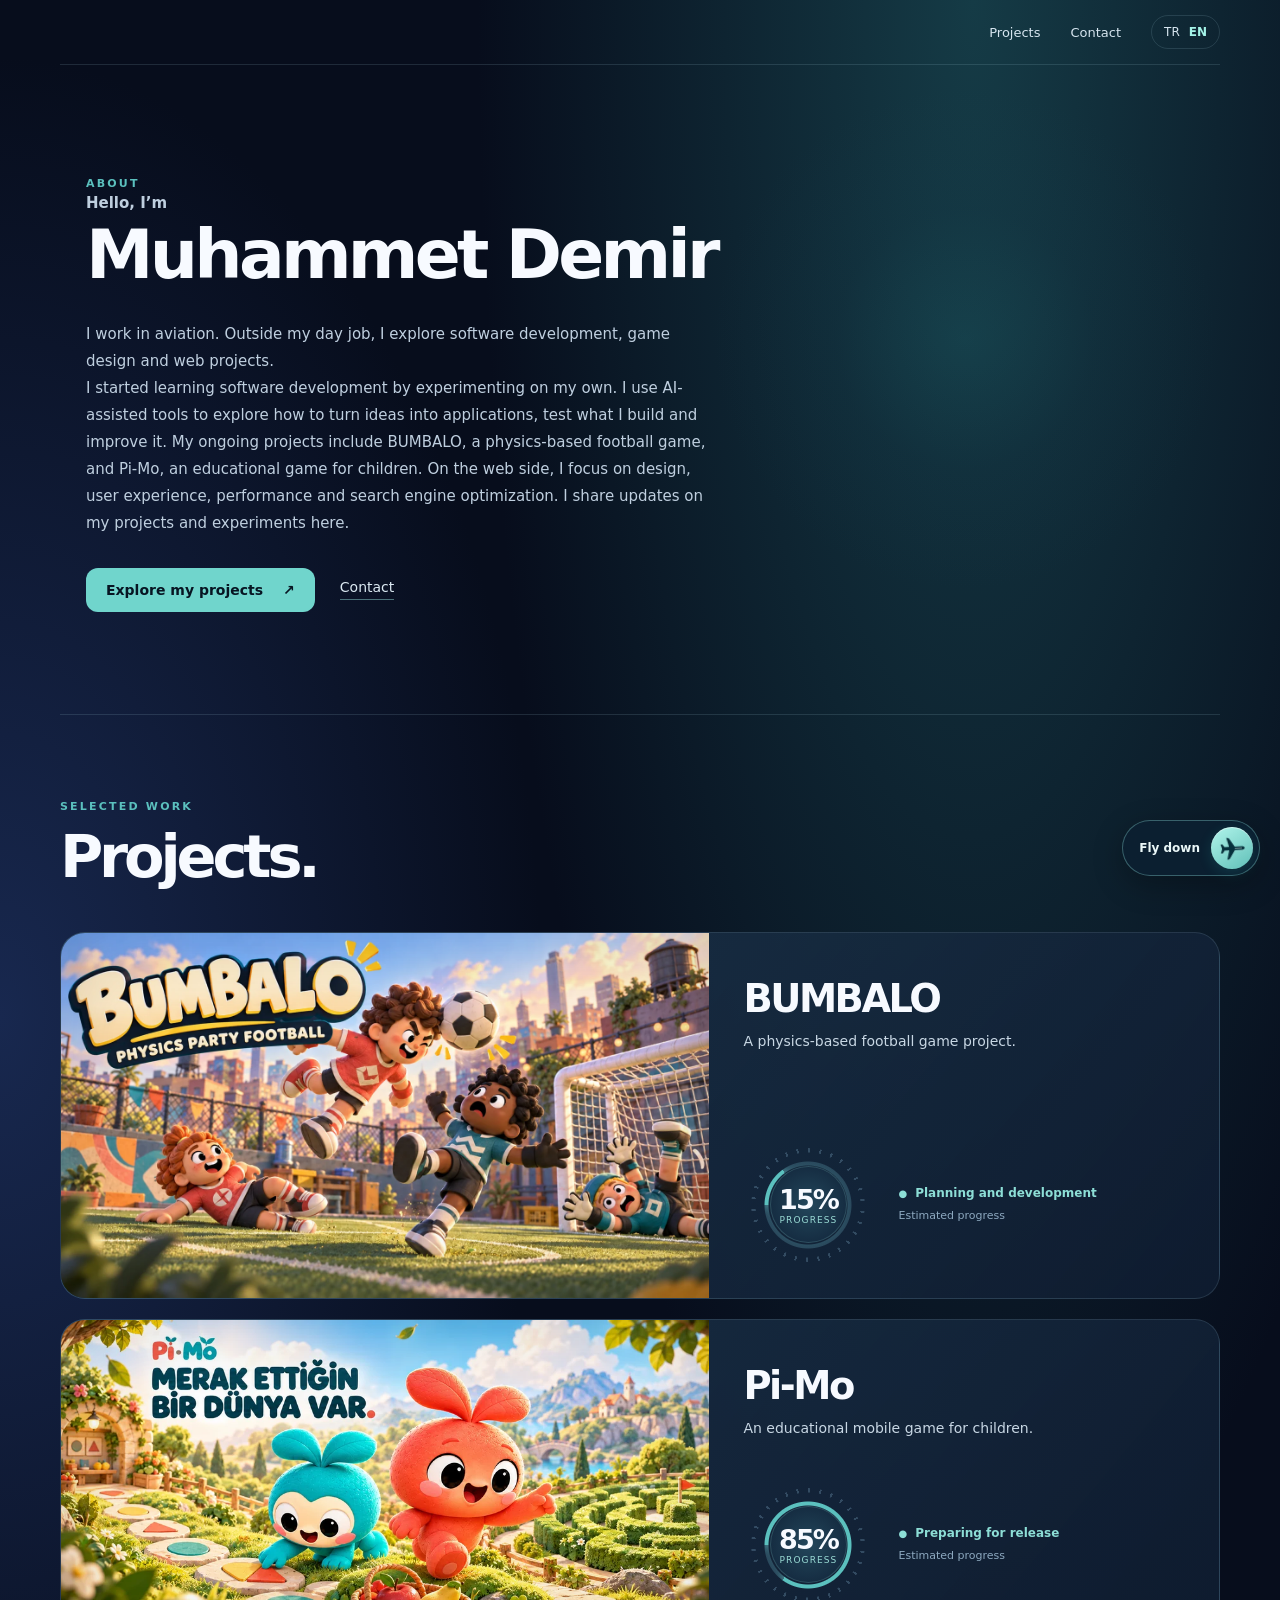
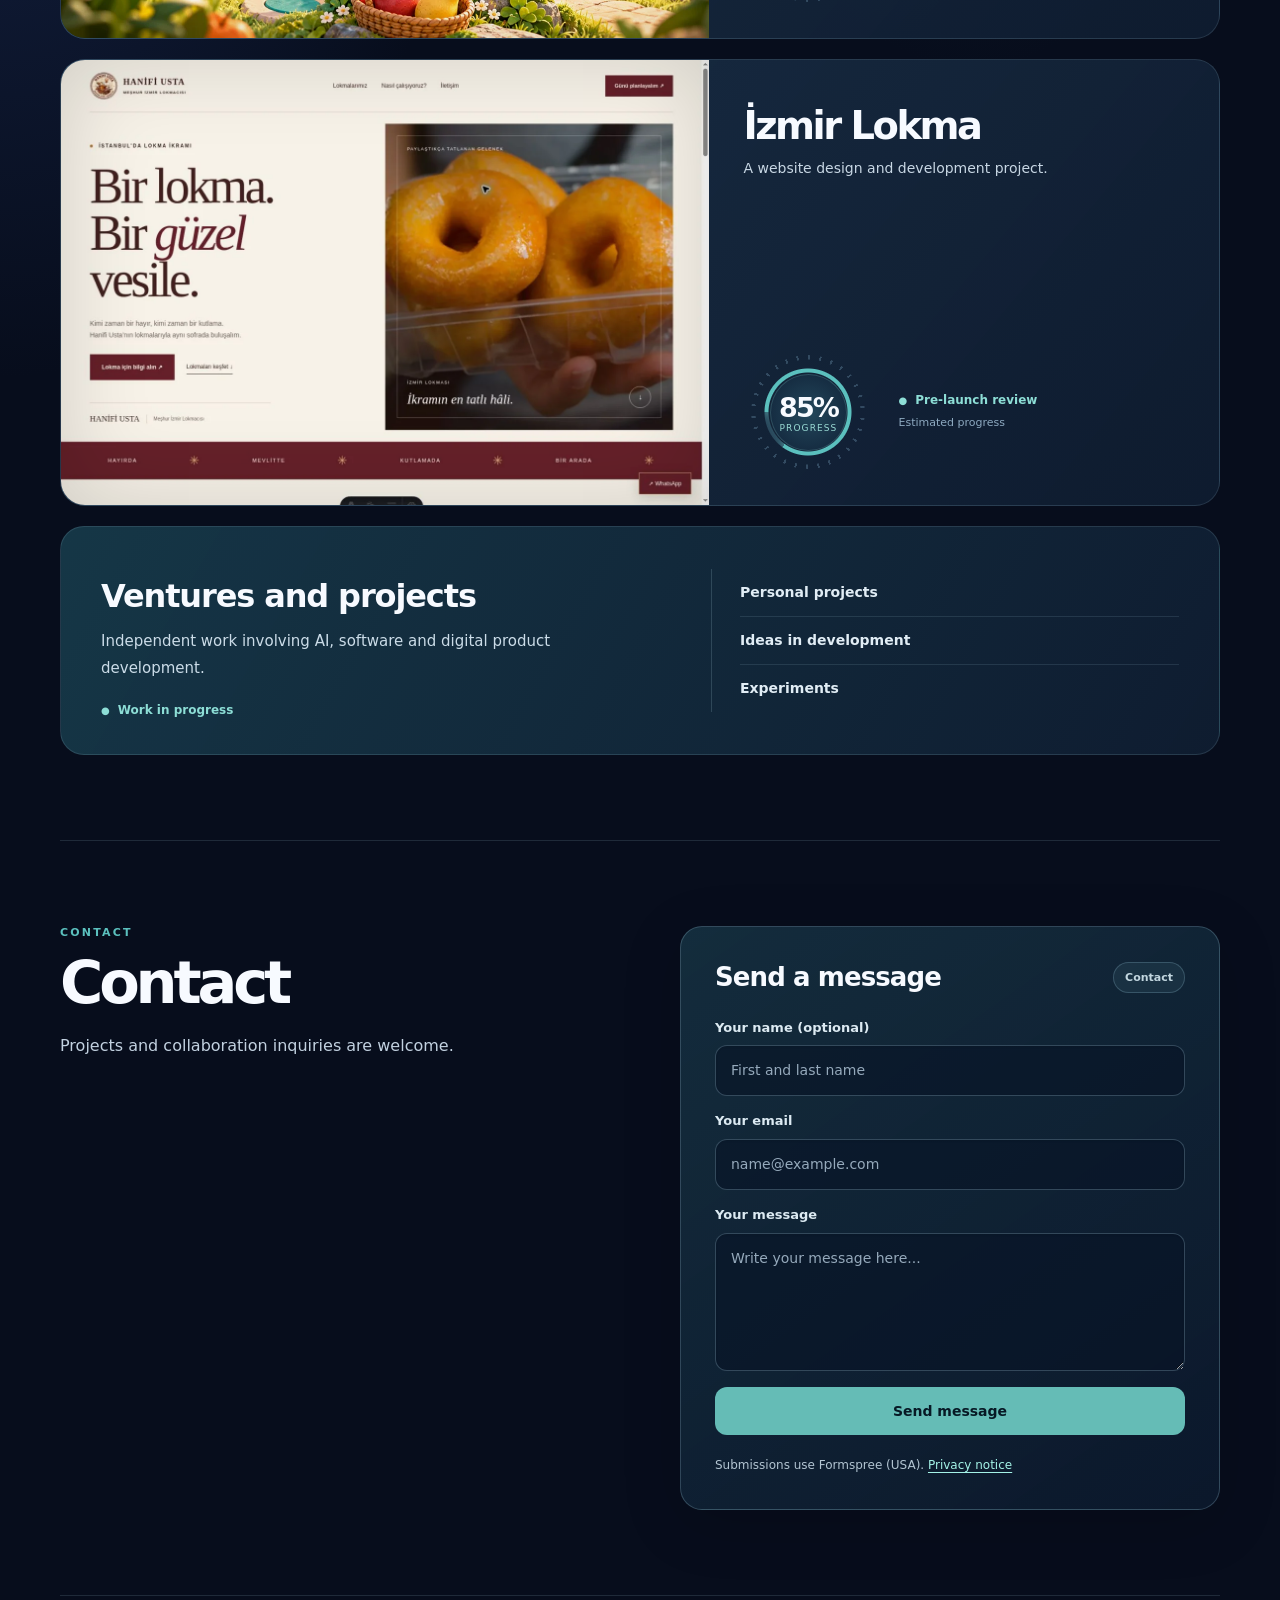
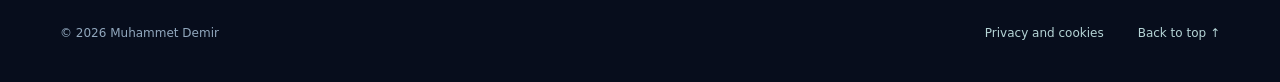
==== commit 30adf8ba: "Refine airplane button into a gentle forward glide with contrail" ====
--- a/en/index.html
+++ b/en/index.html
@@ -1,2 +1,2 @@
 <!DOCTYPE html>
-<html lang="en"><head><meta charset="utf-8"/><meta http-equiv="Content-Security-Policy" content="default-src 'none'; base-uri 'self'; script-src 'self' 'sha256-i8kJ053brYtJj6KBcaMvgGHr3T48em/G4HUraGYpBlo='; style-src 'self' 'unsafe-inline'; img-src 'self' data:; font-src 'self'; connect-src 'none'; object-src 'none'; frame-src 'none'; form-action https://formspree.io; upgrade-insecure-requests"/><meta name="referrer" content="strict-origin-when-cross-origin"/><meta content="width=device-width, initial-scale=1" name="viewport"/><title>Muhammet Demir | Games and Web Projects</title><meta content="Personal website of Muhammet Demir, featuring BUMBALO, Pi-Mo, web projects and independent ventures." name="description"/><meta content="index,follow,max-image-preview:large" name="robots"/><meta content="#070d1c" name="theme-color"/><meta content="website" property="og:type"/><meta content="Muhammet Demir | Games and Web Projects" property="og:title"/><meta content="Personal website of Muhammet Demir, featuring BUMBALO, Pi-Mo, web projects and independent ventures." property="og:description"/><meta content="en_US" property="og:locale"/><link href="../assets/site.css?v=20261106-plane-1" rel="stylesheet"/><link href="https://must7y.github.io/muhammetdemir/" hreflang="tr" rel="alternate"/><link href="https://must7y.github.io/muhammetdemir/en/" hreflang="en" rel="alternate"/><link href="https://must7y.github.io/muhammetdemir/" hreflang="x-default" rel="alternate"/><link href="https://must7y.github.io/muhammetdemir/en/" rel="canonical"/><meta content="https://must7y.github.io/muhammetdemir/en/" property="og:url"/><meta content="Muhammet Demir" property="og:site_name"/><meta content="https://must7y.github.io/muhammetdemir/assets/bumbalo.webp" property="og:image"/><meta content="summary_large_image" name="twitter:card"/><script type="application/ld+json">{"@context": "https://schema.org", "@type": "ProfilePage", "url": "https://must7y.github.io/muhammetdemir/en/", "inLanguage": "en", "mainEntity": {"@type": "Person", "name": "Muhammet Demir", "description": "Personal website of Muhammet Demir, featuring BUMBALO, Pi-Mo, web projects and independent ventures."}}</script><script src="../assets/site.js?v=20261106-plane-1" defer></script></head><body><a class="skip" href="#main">Skip to content</a><header class="shell mast mast-right" style="display:flex;justify-content:flex-end;align-items:center"><nav style="display:flex;width:100%;justify-content:flex-end;align-items:center;margin-left:auto;text-align:right" aria-label="Main navigation" class="nav"><a href="#projects">Projects</a><a class="hide-mobile" href="#contact">Contact</a><div aria-label="Language / Dil" class="langs"><a data-lang="tr" href="../">TR</a><a aria-current="page" data-lang="en" href="./">EN</a></div></nav></header><main class="shell" id="main"><section class="hero hero-editorial" id="about"><div class="hero-content"><div class="eyebrow">ABOUT</div><p class="hero-greeting">Hello, I’m</p><h1 class="hero-name">Muhammet Demir</h1><p class="hero-body">I work in aviation. Outside my day job, I explore software development, game design and web projects.</p><p class="hero-description">I started learning software development by experimenting on my own. I use AI-assisted tools to explore how to turn ideas into applications, test what I build and improve it. My ongoing projects include BUMBALO, a physics-based football game, and Pi-Mo, an educational game for children. On the web side, I focus on design, user experience, performance and search engine optimization. I share updates on my projects and experiments here.</p><div class="hero-links"><a class="hero-button" href="#projects">Explore my projects <span aria-hidden="true">↗</span></a><a class="hero-text-link" href="#contact">Contact</a></div></div></section><section class="section" id="projects"><div class="section-heading"><div><div class="eyebrow">SELECTED WORK</div><h2>Projects.</h2></div></div><article class="project"><div class="project-media"><img alt="BUMBALO — project artwork" decoding="async" height="700" loading="lazy" src="../assets/bumbalo.webp" width="1200"/></div><div class="project-info"><div><h3>BUMBALO</h3><p>A physics-based football game project.</p></div><div class="radar-wrap"><div aria-label="BUMBALO: 15%, Estimated progress" class="radar" role="img" style="--v:15"><div aria-hidden="true" class="radar-inner"><strong>15%</strong><small>PROGRESS</small></div></div><div><div class="status">Planning and development</div><div class="subnote">Estimated progress</div></div></div></div></article><article class="project"><div class="project-media"><img alt="Pi-Mo — project artwork" decoding="async" height="700" loading="lazy" src="../assets/pimo.webp" width="1200"/></div><div class="project-info"><div><h3>Pi-Mo</h3><p>An educational mobile game for children.</p></div><div class="radar-wrap"><div aria-label="Pi-Mo: 85%, Estimated progress" class="radar" role="img" style="--v:85"><div aria-hidden="true" class="radar-inner"><strong>85%</strong><small>PROGRESS</small></div></div><div><div class="status">Preparing for release</div><div class="subnote">Estimated progress</div></div></div></div></article><article class="project"><div class="project-media"><img alt="İzmir Lokma — project artwork" decoding="async" height="700" loading="lazy" src="../assets/hanifi.webp" width="1200"/></div><div class="project-info"><div><h3>İzmir Lokma</h3><p>A website design and development project.</p></div><div class="radar-wrap"><div aria-label="İzmir Lokma: 85%, Estimated progress" class="radar" role="img" style="--v:85"><div aria-hidden="true" class="radar-inner"><strong>85%</strong><small>PROGRESS</small></div></div><div><div class="status">Pre-launch review</div><div class="subnote">Estimated progress</div></div></div></div></article><article class="venture"><div class="venture-main"><h3>Ventures and projects</h3><p>Independent work involving AI, software and digital product development.</p><span class="venture-status"><span class="status">Work in progress</span></span></div><div class="venture-topics" aria-label="Venture focus areas"><div><span>Personal projects</span></div><div><span>Ideas in development</span></div><div><span>Experiments</span></div></div></article></section><section class="section contact" id="contact"><div class="contact-intro"><div class="eyebrow">CONTACT</div><h2>Contact</h2><p>Projects and collaboration inquiries are welcome.</p></div><div class="contact-form-panel"><div class="contact-form-heading"><h3>Send a message</h3><span class="form-state">Contact</span></div><form class="contact-form" action="https://formspree.io/f/mljjvkgq" aria-describedby="form-message" method="post"><fieldset><label for="contact-name">Your name (optional)<input id="contact-name" name="name" type="text" autocomplete="name" maxlength="90" placeholder="First and last name"></label><label for="contact-email">Your email<input id="contact-email" name="email" type="email" autocomplete="email" maxlength="254" required placeholder="name@example.com"></label><label for="contact-message">Your message<textarea id="contact-message" name="message" rows="5" minlength="10" maxlength="3000" required placeholder="Write your message here..."></textarea></label><div class="form-honeypot" aria-hidden="true"><label>Leave blank<input type="text" name="_gotcha" tabindex="-1" autocomplete="off"></label></div><button type="submit">Send message</button></fieldset><p class="form-notice" id="form-message">Submissions use Formspree (USA). <a href="privacy.html">Privacy notice</a></p></form></div></section></main><a class="end-jump end-jump-plane" href="#page-bottom" aria-label="Fly to the bottom of the page" title="Fly to the bottom"><span class="end-jump-label" aria-hidden="true">Fly down</span><span class="end-jump-aircraft" aria-hidden="true"><svg viewBox="0 0 64 64" width="27" height="27" role="presentation" focusable="false" aria-hidden="true"><path d="M32 5c-2.5 0-4 2.8-4 8v14L10.2 38.6C8.8 39.5 8 41 8 42.6v2L28 39.5v10L22 54v4l10-3 10 3v-4l-6-4.5v-10l20 5.1v-2c0-1.6-.8-3.1-2.2-4L36 27V13c0-5.2-1.5-8-4-8Z" fill="currentColor"/><path d="M32 12v14" stroke="currentColor" stroke-opacity=".36" stroke-width="1.7" stroke-linecap="round"/></svg></span></a><footer class="shell foot" id="page-bottom"><span>© 2026 Muhammet Demir</span><nav class="foot-links" aria-label="Footer links"><a href="privacy.html">Privacy and cookies</a><a href="#main">Back to top ↑</a></nav></footer></body></html>+<html lang="en"><head><meta charset="utf-8"/><meta http-equiv="Content-Security-Policy" content="default-src 'none'; base-uri 'self'; script-src 'self' 'sha256-i8kJ053brYtJj6KBcaMvgGHr3T48em/G4HUraGYpBlo='; style-src 'self' 'unsafe-inline'; img-src 'self' data:; font-src 'self'; connect-src 'none'; object-src 'none'; frame-src 'none'; form-action https://formspree.io; upgrade-insecure-requests"/><meta name="referrer" content="strict-origin-when-cross-origin"/><meta content="width=device-width, initial-scale=1" name="viewport"/><title>Muhammet Demir | Games and Web Projects</title><meta content="Personal website of Muhammet Demir, featuring BUMBALO, Pi-Mo, web projects and independent ventures." name="description"/><meta content="index,follow,max-image-preview:large" name="robots"/><meta content="#070d1c" name="theme-color"/><meta content="website" property="og:type"/><meta content="Muhammet Demir | Games and Web Projects" property="og:title"/><meta content="Personal website of Muhammet Demir, featuring BUMBALO, Pi-Mo, web projects and independent ventures." property="og:description"/><meta content="en_US" property="og:locale"/><link href="../assets/site.css?v=20261106-glide-2" rel="stylesheet"/><link href="https://must7y.github.io/muhammetdemir/" hreflang="tr" rel="alternate"/><link href="https://must7y.github.io/muhammetdemir/en/" hreflang="en" rel="alternate"/><link href="https://must7y.github.io/muhammetdemir/" hreflang="x-default" rel="alternate"/><link href="https://must7y.github.io/muhammetdemir/en/" rel="canonical"/><meta content="https://must7y.github.io/muhammetdemir/en/" property="og:url"/><meta content="Muhammet Demir" property="og:site_name"/><meta content="https://must7y.github.io/muhammetdemir/assets/bumbalo.webp" property="og:image"/><meta content="summary_large_image" name="twitter:card"/><script type="application/ld+json">{"@context": "https://schema.org", "@type": "ProfilePage", "url": "https://must7y.github.io/muhammetdemir/en/", "inLanguage": "en", "mainEntity": {"@type": "Person", "name": "Muhammet Demir", "description": "Personal website of Muhammet Demir, featuring BUMBALO, Pi-Mo, web projects and independent ventures."}}</script><script src="../assets/site.js?v=20261106-glide-2" defer></script></head><body><a class="skip" href="#main">Skip to content</a><header class="shell mast mast-right" style="display:flex;justify-content:flex-end;align-items:center"><nav style="display:flex;width:100%;justify-content:flex-end;align-items:center;margin-left:auto;text-align:right" aria-label="Main navigation" class="nav"><a href="#projects">Projects</a><a class="hide-mobile" href="#contact">Contact</a><div aria-label="Language / Dil" class="langs"><a data-lang="tr" href="../">TR</a><a aria-current="page" data-lang="en" href="./">EN</a></div></nav></header><main class="shell" id="main"><section class="hero hero-editorial" id="about"><div class="hero-content"><div class="eyebrow">ABOUT</div><p class="hero-greeting">Hello, I’m</p><h1 class="hero-name">Muhammet Demir</h1><p class="hero-body">I work in aviation. Outside my day job, I explore software development, game design and web projects.</p><p class="hero-description">I started learning software development by experimenting on my own. I use AI-assisted tools to explore how to turn ideas into applications, test what I build and improve it. My ongoing projects include BUMBALO, a physics-based football game, and Pi-Mo, an educational game for children. On the web side, I focus on design, user experience, performance and search engine optimization. I share updates on my projects and experiments here.</p><div class="hero-links"><a class="hero-button" href="#projects">Explore my projects <span aria-hidden="true">↗</span></a><a class="hero-text-link" href="#contact">Contact</a></div></div></section><section class="section" id="projects"><div class="section-heading"><div><div class="eyebrow">SELECTED WORK</div><h2>Projects.</h2></div></div><article class="project"><div class="project-media"><img alt="BUMBALO — project artwork" decoding="async" height="700" loading="lazy" src="../assets/bumbalo.webp" width="1200"/></div><div class="project-info"><div><h3>BUMBALO</h3><p>A physics-based football game project.</p></div><div class="radar-wrap"><div aria-label="BUMBALO: 15%, Estimated progress" class="radar" role="img" style="--v:15"><div aria-hidden="true" class="radar-inner"><strong>15%</strong><small>PROGRESS</small></div></div><div><div class="status">Planning and development</div><div class="subnote">Estimated progress</div></div></div></div></article><article class="project"><div class="project-media"><img alt="Pi-Mo — project artwork" decoding="async" height="700" loading="lazy" src="../assets/pimo.webp" width="1200"/></div><div class="project-info"><div><h3>Pi-Mo</h3><p>An educational mobile game for children.</p></div><div class="radar-wrap"><div aria-label="Pi-Mo: 85%, Estimated progress" class="radar" role="img" style="--v:85"><div aria-hidden="true" class="radar-inner"><strong>85%</strong><small>PROGRESS</small></div></div><div><div class="status">Preparing for release</div><div class="subnote">Estimated progress</div></div></div></div></article><article class="project"><div class="project-media"><img alt="İzmir Lokma — project artwork" decoding="async" height="700" loading="lazy" src="../assets/hanifi.webp" width="1200"/></div><div class="project-info"><div><h3>İzmir Lokma</h3><p>A website design and development project.</p></div><div class="radar-wrap"><div aria-label="İzmir Lokma: 85%, Estimated progress" class="radar" role="img" style="--v:85"><div aria-hidden="true" class="radar-inner"><strong>85%</strong><small>PROGRESS</small></div></div><div><div class="status">Pre-launch review</div><div class="subnote">Estimated progress</div></div></div></div></article><article class="venture"><div class="venture-main"><h3>Ventures and projects</h3><p>Independent work involving AI, software and digital product development.</p><span class="venture-status"><span class="status">Work in progress</span></span></div><div class="venture-topics" aria-label="Venture focus areas"><div><span>Personal projects</span></div><div><span>Ideas in development</span></div><div><span>Experiments</span></div></div></article></section><section class="section contact" id="contact"><div class="contact-intro"><div class="eyebrow">CONTACT</div><h2>Contact</h2><p>Projects and collaboration inquiries are welcome.</p></div><div class="contact-form-panel"><div class="contact-form-heading"><h3>Send a message</h3><span class="form-state">Contact</span></div><form class="contact-form" action="https://formspree.io/f/mljjvkgq" aria-describedby="form-message" method="post"><fieldset><label for="contact-name">Your name (optional)<input id="contact-name" name="name" type="text" autocomplete="name" maxlength="90" placeholder="First and last name"></label><label for="contact-email">Your email<input id="contact-email" name="email" type="email" autocomplete="email" maxlength="254" required placeholder="name@example.com"></label><label for="contact-message">Your message<textarea id="contact-message" name="message" rows="5" minlength="10" maxlength="3000" required placeholder="Write your message here..."></textarea></label><div class="form-honeypot" aria-hidden="true"><label>Leave blank<input type="text" name="_gotcha" tabindex="-1" autocomplete="off"></label></div><button type="submit">Send message</button></fieldset><p class="form-notice" id="form-message">Submissions use Formspree (USA). <a href="privacy.html">Privacy notice</a></p></form></div></section></main><a class="end-jump end-jump-plane" href="#page-bottom" aria-label="Fly to the bottom of the page" title="Fly down"><span class="end-jump-label" aria-hidden="true">Fly down</span><span class="end-jump-aircraft" aria-hidden="true"><span class="end-jump-flight"><svg viewBox="0 0 64 64" width="29" height="29" focusable="false" aria-hidden="true"><g transform="rotate(90 32 32)"><path d="M32 5c-2.5 0-4 2.8-4 8v14L10.2 38.6C8.8 39.5 8 41 8 42.6v2L28 39.5v10L22 54v4l10-3 10 3v-4l-6-4.5v-10l20 5.1v-2c0-1.6-.8-3.1-2.2-4L36 27V13c0-5.2-1.5-8-4-8Z" fill="currentColor"/><path d="M32 12v14" stroke="#e9faf6" stroke-opacity=".56" stroke-width="1.8" stroke-linecap="round"/></g></svg></span></span></a><footer class="shell foot" id="page-bottom"><span>© 2026 Muhammet Demir</span><nav class="foot-links" aria-label="Footer links"><a href="privacy.html">Privacy and cookies</a><a href="#main">Back to top ↑</a></nav></footer></body></html>
--- a/assets/site.css
+++ b/assets/site.css
@@ -119,20 +119,34 @@
 @media(max-width:820px){.contact{gap:28px}.contact-form-panel{padding:22px}}
 @media(prefers-reduced-motion:reduce){.contact-form-panel{transition:none}}
 
-/* Aircraft scroll control: inline SVG, no extra requests, accessible reduced-motion fallback. */
-.end-jump{position:fixed;right:max(16px,calc((100vw - 1240px)/2));bottom:calc(24px + env(safe-area-inset-bottom,0px));z-index:30;display:inline-flex;align-items:center;gap:11px;padding:7px 7px 7px 17px;border:1px solid rgba(144,226,219,.34);border-radius:100px;background:rgba(13,32,49,.91);color:#eaf7f7;box-shadow:0 9px 30px rgba(0,0,0,.28);backdrop-filter:blur(10px);-webkit-backdrop-filter:blur(10px);font:600 12px/1.2 system-ui,Arial,sans-serif;transition:background .2s,border-color .2s,transform .2s}
-.end-jump:hover{background:rgba(24,68,78,.96);border-color:rgba(132,237,225,.72)}
+/* Flight control: forward glide, slight banking and fading contrail. No spin or dive. */
+.end-jump{position:fixed;right:max(16px,calc((100vw - 1240px)/2));bottom:calc(24px + env(safe-area-inset-bottom,0px));z-index:30;display:inline-flex;align-items:center;gap:11px;padding:6px 6px 6px 16px;border:1px solid rgba(144,226,219,.34);border-radius:100px;background:rgba(13,32,49,.92);color:#eaf7f7;box-shadow:0 9px 30px rgba(0,0,0,.28);backdrop-filter:blur(10px);-webkit-backdrop-filter:blur(10px);font:600 12px/1.2 system-ui,Arial,sans-serif;transition:background .24s,border-color .24s,box-shadow .24s}
+.end-jump:hover{background:rgba(24,68,78,.97);border-color:rgba(132,237,225,.7);box-shadow:0 10px 34px rgba(0,0,0,.29),0 0 0 3px rgba(100,196,189,.06)}
 .end-jump:focus-visible{outline:3px solid #a4f3e7;outline-offset:4px}
-.end-jump-aircraft{position:relative;isolation:isolate;display:grid;place-items:center;width:40px;height:40px;flex:none;border-radius:50%;color:#07303c;background:linear-gradient(145deg,#a6eee8,#58beb7);box-shadow:inset 0 1px 0 rgba(255,255,255,.5),0 3px 10px rgba(36,198,187,.14);transform-origin:50% 50%;will-change:transform}
-.end-jump-aircraft svg{display:block;pointer-events:none}
-.end-jump-plane:hover .end-jump-aircraft,.end-jump-plane:focus-visible .end-jump-aircraft{animation:plane-hover 1.45s ease-in-out infinite}
-.end-jump-plane.is-flying .end-jump-aircraft{animation:plane-descend .86s cubic-bezier(.32,.09,.23,1) both!important}
+.end-jump-aircraft{position:relative;isolation:isolate;display:grid;place-items:center;width:42px;height:42px;flex:none;border-radius:50%;color:#07303c;background:linear-gradient(145deg,#b1f5eb,#60bfb8);box-shadow:inset 0 1px 0 rgba(255,255,255,.46),0 4px 14px rgba(36,198,187,.16)}
+.end-jump-flight{position:relative;display:grid;place-items:center;width:34px;height:34px;transform:translate3d(0,0,0) rotate(-3deg);transform-origin:center;will-change:transform,opacity;transition:transform .3s cubic-bezier(.2,.7,.2,1)}
+.end-jump-flight svg{display:block;pointer-events:none;filter:drop-shadow(0 1px 0 rgba(255,255,255,.12))}
+.end-jump-flight::before{content:"";pointer-events:none;position:absolute;right:calc(100% - 4px);top:50%;width:34px;height:2px;border-radius:2px;background:repeating-linear-gradient(90deg,rgba(170,244,232,.8) 0 7px,transparent 7px 11px);opacity:0;transform:scaleX(.25);transform-origin:right center}
+.end-jump-plane:hover .end-jump-flight,.end-jump-plane:focus-visible .end-jump-flight{transform:translate3d(3px,-3px,0) rotate(-5deg)}
+.end-jump-plane.is-flying .end-jump-flight{animation:aircraft-glide .91s cubic-bezier(.25,.58,.24,.95) both!important}
+.end-jump-plane.is-flying .end-jump-flight::before{animation:aircraft-trail .91s ease-out both}
 .end-jump-plane.is-flying{pointer-events:none}
 #page-bottom{scroll-margin-top:0}
-@keyframes plane-hover{0%,100%{transform:translateY(0) rotate(-6deg)}50%{transform:translateY(-4px) rotate(7deg)}}
-@keyframes plane-descend{0%{transform:translateY(-3px) rotate(-10deg);opacity:1}26%{transform:translateY(-10px) rotate(20deg);opacity:1}58%{transform:translate(2px,12px) rotate(145deg);opacity:1}100%{transform:translate(4px,57px) rotate(181deg);opacity:0}}
+@keyframes aircraft-glide{
+  0%{transform:translate3d(0,0,0) rotate(-3deg) scale(1);opacity:1}
+  19%{transform:translate3d(7px,-4px,0) rotate(-5deg) scale(1.04);opacity:1}
+  50%{transform:translate3d(34px,0,0) rotate(-1deg) scale(1.02);opacity:1}
+  80%{transform:translate3d(65px,13px,0) rotate(4deg) scale(.98);opacity:.93}
+  100%{transform:translate3d(98px,25px,0) rotate(6deg) scale(.92);opacity:0}
+}
+@keyframes aircraft-trail{
+  0%,12%{opacity:0;transform:scaleX(.2)}
+  32%{opacity:.88;transform:scaleX(.74)}
+  62%{opacity:.72;transform:scaleX(1)}
+  100%{opacity:0;transform:scaleX(1.1)}
+}
 @media(max-width:620px){.end-jump{right:14px;bottom:calc(15px + env(safe-area-inset-bottom,0px));padding:5px;border-radius:50%}.end-jump-label{display:none}.end-jump-aircraft{width:42px;height:42px}}
-@media(prefers-reduced-motion:reduce){html{scroll-behavior:auto!important}.end-jump,.end-jump-aircraft{transition:none!important;animation:none!important}.end-jump-plane:hover .end-jump-aircraft,.end-jump-plane:focus-visible .end-jump-aircraft,.end-jump-plane.is-flying .end-jump-aircraft{animation:none!important;transform:none!important}}
+@media(prefers-reduced-motion:reduce){html{scroll-behavior:auto!important}.end-jump,.end-jump-flight,.end-jump-flight::before{transition:none!important;animation:none!important}.end-jump-plane:hover .end-jump-flight,.end-jump-plane:focus-visible .end-jump-flight,.end-jump-plane.is-flying .end-jump-flight{animation:none!important;transform:none!important}}
 
 /* Remove unused number-column indentation from the unnumbered venture list. */
 .venture-topics>div{grid-template-columns:minmax(0,1fr);gap:0}
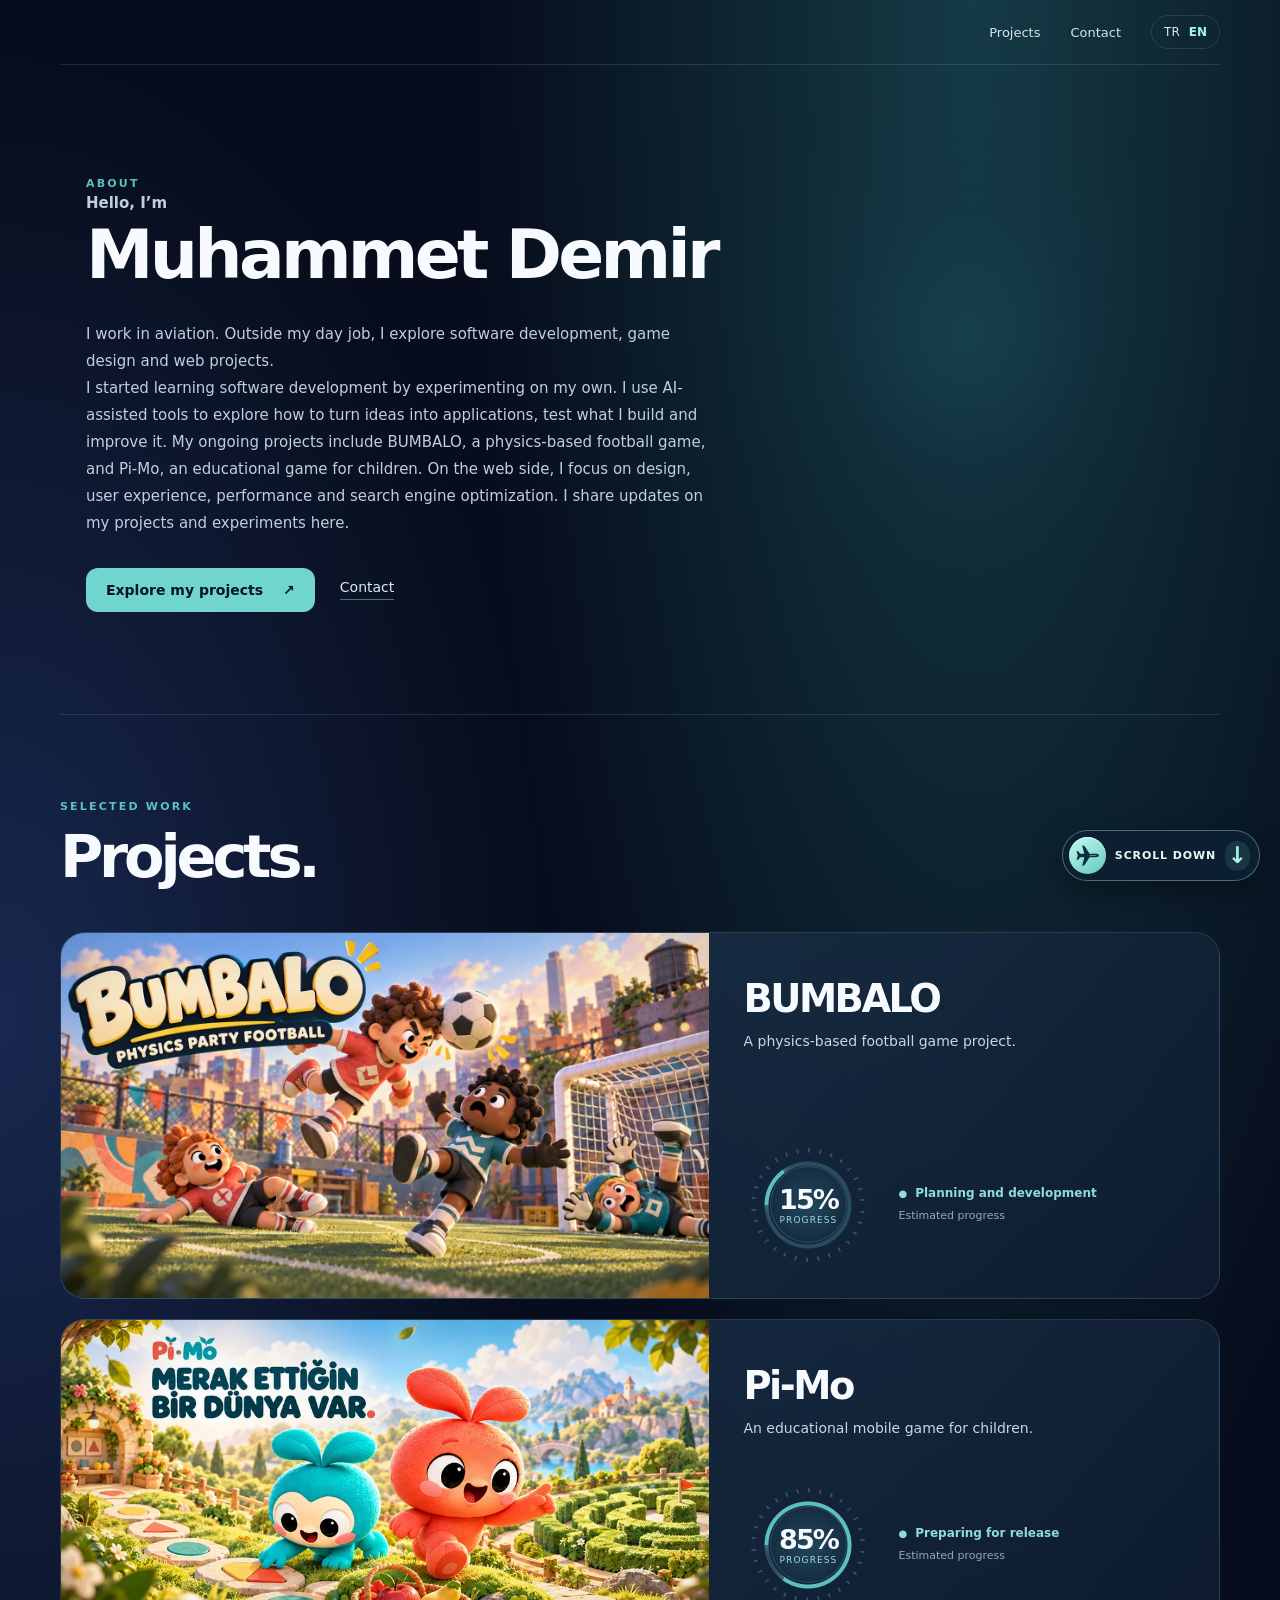
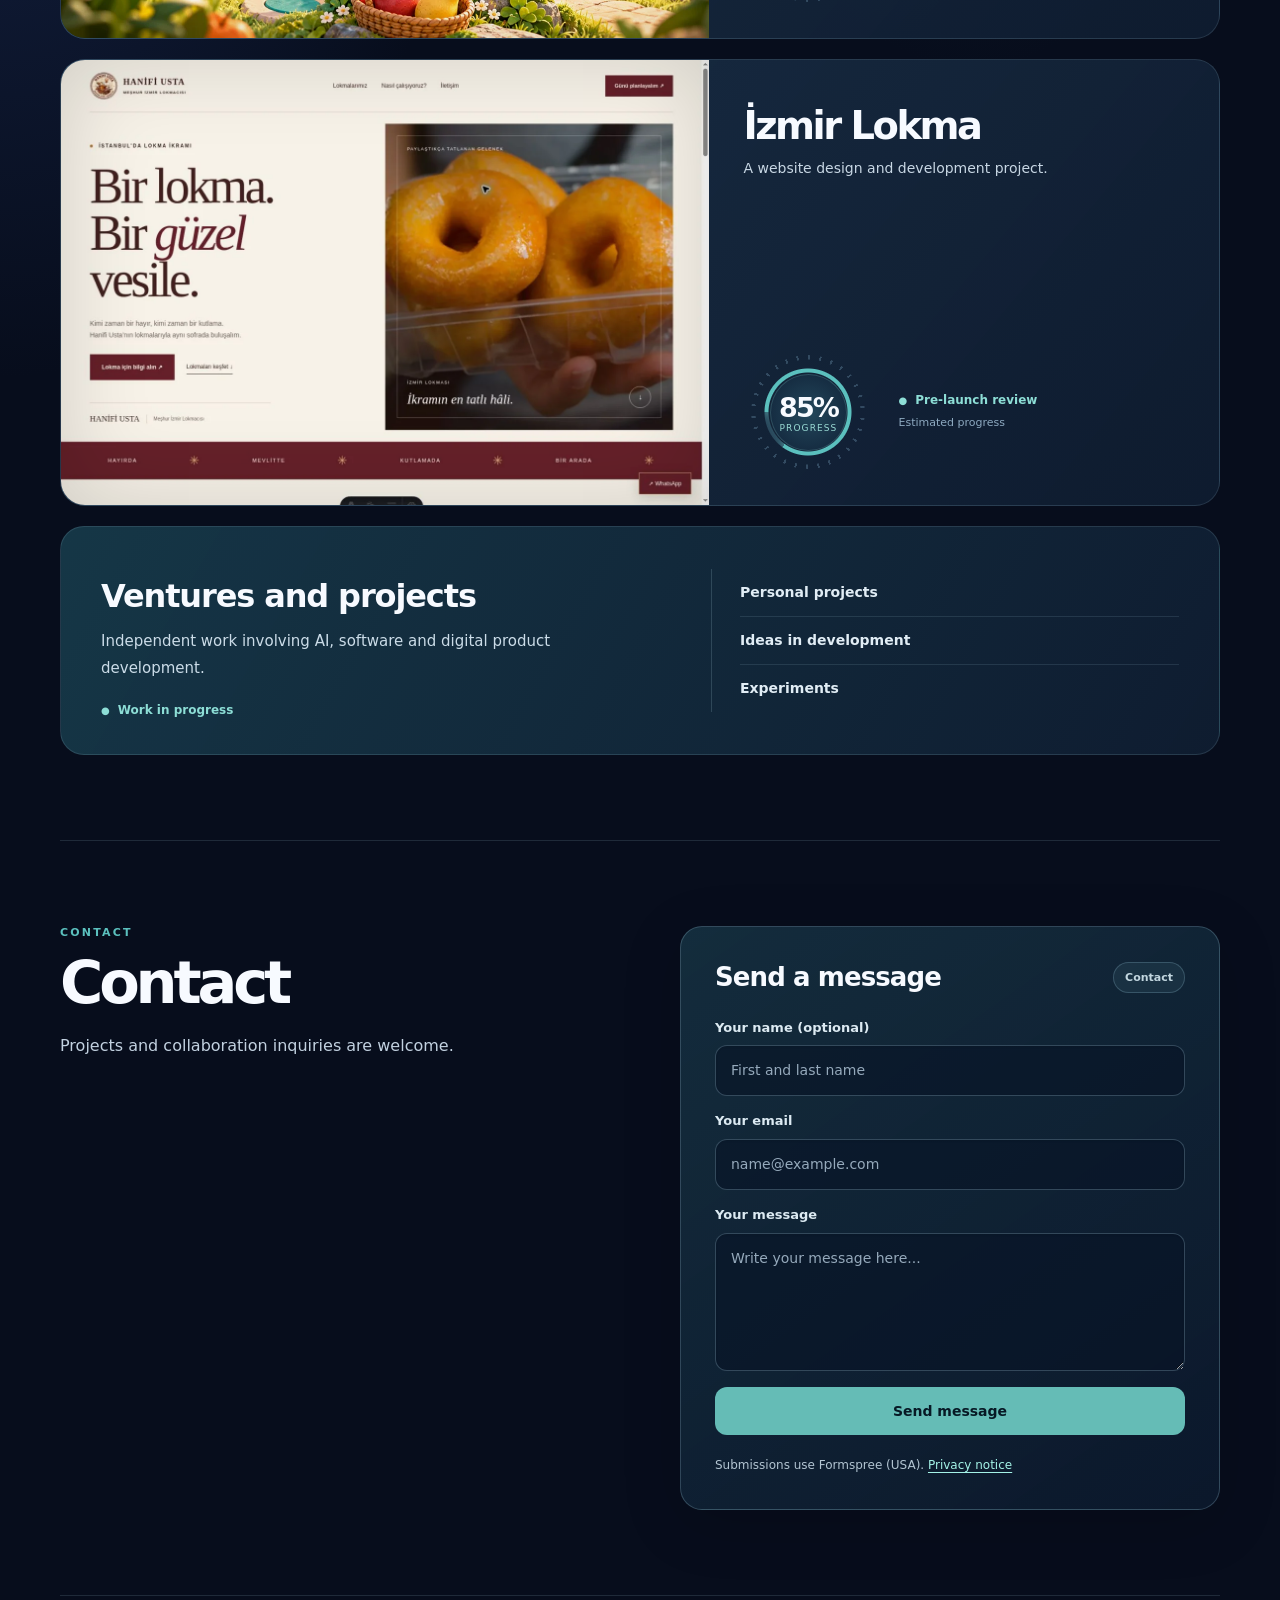
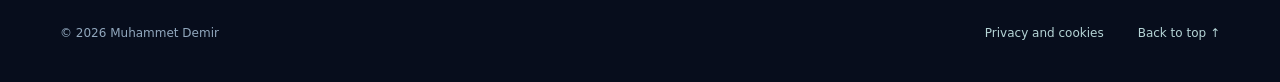
==== commit db6a1934: "Replace ambiguous plane animation with clear scroll CTA and level flight" ====
--- a/en/index.html
+++ b/en/index.html
@@ -1,2 +1,2 @@
 <!DOCTYPE html>
-<html lang="en"><head><meta charset="utf-8"/><meta http-equiv="Content-Security-Policy" content="default-src 'none'; base-uri 'self'; script-src 'self' 'sha256-i8kJ053brYtJj6KBcaMvgGHr3T48em/G4HUraGYpBlo='; style-src 'self' 'unsafe-inline'; img-src 'self' data:; font-src 'self'; connect-src 'none'; object-src 'none'; frame-src 'none'; form-action https://formspree.io; upgrade-insecure-requests"/><meta name="referrer" content="strict-origin-when-cross-origin"/><meta content="width=device-width, initial-scale=1" name="viewport"/><title>Muhammet Demir | Games and Web Projects</title><meta content="Personal website of Muhammet Demir, featuring BUMBALO, Pi-Mo, web projects and independent ventures." name="description"/><meta content="index,follow,max-image-preview:large" name="robots"/><meta content="#070d1c" name="theme-color"/><meta content="website" property="og:type"/><meta content="Muhammet Demir | Games and Web Projects" property="og:title"/><meta content="Personal website of Muhammet Demir, featuring BUMBALO, Pi-Mo, web projects and independent ventures." property="og:description"/><meta content="en_US" property="og:locale"/><link href="../assets/site.css?v=20261106-glide-2" rel="stylesheet"/><link href="https://must7y.github.io/muhammetdemir/" hreflang="tr" rel="alternate"/><link href="https://must7y.github.io/muhammetdemir/en/" hreflang="en" rel="alternate"/><link href="https://must7y.github.io/muhammetdemir/" hreflang="x-default" rel="alternate"/><link href="https://must7y.github.io/muhammetdemir/en/" rel="canonical"/><meta content="https://must7y.github.io/muhammetdemir/en/" property="og:url"/><meta content="Muhammet Demir" property="og:site_name"/><meta content="https://must7y.github.io/muhammetdemir/assets/bumbalo.webp" property="og:image"/><meta content="summary_large_image" name="twitter:card"/><script type="application/ld+json">{"@context": "https://schema.org", "@type": "ProfilePage", "url": "https://must7y.github.io/muhammetdemir/en/", "inLanguage": "en", "mainEntity": {"@type": "Person", "name": "Muhammet Demir", "description": "Personal website of Muhammet Demir, featuring BUMBALO, Pi-Mo, web projects and independent ventures."}}</script><script src="../assets/site.js?v=20261106-glide-2" defer></script></head><body><a class="skip" href="#main">Skip to content</a><header class="shell mast mast-right" style="display:flex;justify-content:flex-end;align-items:center"><nav style="display:flex;width:100%;justify-content:flex-end;align-items:center;margin-left:auto;text-align:right" aria-label="Main navigation" class="nav"><a href="#projects">Projects</a><a class="hide-mobile" href="#contact">Contact</a><div aria-label="Language / Dil" class="langs"><a data-lang="tr" href="../">TR</a><a aria-current="page" data-lang="en" href="./">EN</a></div></nav></header><main class="shell" id="main"><section class="hero hero-editorial" id="about"><div class="hero-content"><div class="eyebrow">ABOUT</div><p class="hero-greeting">Hello, I’m</p><h1 class="hero-name">Muhammet Demir</h1><p class="hero-body">I work in aviation. Outside my day job, I explore software development, game design and web projects.</p><p class="hero-description">I started learning software development by experimenting on my own. I use AI-assisted tools to explore how to turn ideas into applications, test what I build and improve it. My ongoing projects include BUMBALO, a physics-based football game, and Pi-Mo, an educational game for children. On the web side, I focus on design, user experience, performance and search engine optimization. I share updates on my projects and experiments here.</p><div class="hero-links"><a class="hero-button" href="#projects">Explore my projects <span aria-hidden="true">↗</span></a><a class="hero-text-link" href="#contact">Contact</a></div></div></section><section class="section" id="projects"><div class="section-heading"><div><div class="eyebrow">SELECTED WORK</div><h2>Projects.</h2></div></div><article class="project"><div class="project-media"><img alt="BUMBALO — project artwork" decoding="async" height="700" loading="lazy" src="../assets/bumbalo.webp" width="1200"/></div><div class="project-info"><div><h3>BUMBALO</h3><p>A physics-based football game project.</p></div><div class="radar-wrap"><div aria-label="BUMBALO: 15%, Estimated progress" class="radar" role="img" style="--v:15"><div aria-hidden="true" class="radar-inner"><strong>15%</strong><small>PROGRESS</small></div></div><div><div class="status">Planning and development</div><div class="subnote">Estimated progress</div></div></div></div></article><article class="project"><div class="project-media"><img alt="Pi-Mo — project artwork" decoding="async" height="700" loading="lazy" src="../assets/pimo.webp" width="1200"/></div><div class="project-info"><div><h3>Pi-Mo</h3><p>An educational mobile game for children.</p></div><div class="radar-wrap"><div aria-label="Pi-Mo: 85%, Estimated progress" class="radar" role="img" style="--v:85"><div aria-hidden="true" class="radar-inner"><strong>85%</strong><small>PROGRESS</small></div></div><div><div class="status">Preparing for release</div><div class="subnote">Estimated progress</div></div></div></div></article><article class="project"><div class="project-media"><img alt="İzmir Lokma — project artwork" decoding="async" height="700" loading="lazy" src="../assets/hanifi.webp" width="1200"/></div><div class="project-info"><div><h3>İzmir Lokma</h3><p>A website design and development project.</p></div><div class="radar-wrap"><div aria-label="İzmir Lokma: 85%, Estimated progress" class="radar" role="img" style="--v:85"><div aria-hidden="true" class="radar-inner"><strong>85%</strong><small>PROGRESS</small></div></div><div><div class="status">Pre-launch review</div><div class="subnote">Estimated progress</div></div></div></div></article><article class="venture"><div class="venture-main"><h3>Ventures and projects</h3><p>Independent work involving AI, software and digital product development.</p><span class="venture-status"><span class="status">Work in progress</span></span></div><div class="venture-topics" aria-label="Venture focus areas"><div><span>Personal projects</span></div><div><span>Ideas in development</span></div><div><span>Experiments</span></div></div></article></section><section class="section contact" id="contact"><div class="contact-intro"><div class="eyebrow">CONTACT</div><h2>Contact</h2><p>Projects and collaboration inquiries are welcome.</p></div><div class="contact-form-panel"><div class="contact-form-heading"><h3>Send a message</h3><span class="form-state">Contact</span></div><form class="contact-form" action="https://formspree.io/f/mljjvkgq" aria-describedby="form-message" method="post"><fieldset><label for="contact-name">Your name (optional)<input id="contact-name" name="name" type="text" autocomplete="name" maxlength="90" placeholder="First and last name"></label><label for="contact-email">Your email<input id="contact-email" name="email" type="email" autocomplete="email" maxlength="254" required placeholder="name@example.com"></label><label for="contact-message">Your message<textarea id="contact-message" name="message" rows="5" minlength="10" maxlength="3000" required placeholder="Write your message here..."></textarea></label><div class="form-honeypot" aria-hidden="true"><label>Leave blank<input type="text" name="_gotcha" tabindex="-1" autocomplete="off"></label></div><button type="submit">Send message</button></fieldset><p class="form-notice" id="form-message">Submissions use Formspree (USA). <a href="privacy.html">Privacy notice</a></p></form></div></section></main><a class="end-jump end-jump-plane" href="#page-bottom" aria-label="Fly to the bottom of the page" title="Fly down"><span class="end-jump-label" aria-hidden="true">Fly down</span><span class="end-jump-aircraft" aria-hidden="true"><span class="end-jump-flight"><svg viewBox="0 0 64 64" width="29" height="29" focusable="false" aria-hidden="true"><g transform="rotate(90 32 32)"><path d="M32 5c-2.5 0-4 2.8-4 8v14L10.2 38.6C8.8 39.5 8 41 8 42.6v2L28 39.5v10L22 54v4l10-3 10 3v-4l-6-4.5v-10l20 5.1v-2c0-1.6-.8-3.1-2.2-4L36 27V13c0-5.2-1.5-8-4-8Z" fill="currentColor"/><path d="M32 12v14" stroke="#e9faf6" stroke-opacity=".56" stroke-width="1.8" stroke-linecap="round"/></g></svg></span></span></a><footer class="shell foot" id="page-bottom"><span>© 2026 Muhammet Demir</span><nav class="foot-links" aria-label="Footer links"><a href="privacy.html">Privacy and cookies</a><a href="#main">Back to top ↑</a></nav></footer></body></html>+<html lang="en"><head><meta charset="utf-8"/><meta http-equiv="Content-Security-Policy" content="default-src 'none'; base-uri 'self'; script-src 'self' 'sha256-i8kJ053brYtJj6KBcaMvgGHr3T48em/G4HUraGYpBlo='; style-src 'self' 'unsafe-inline'; img-src 'self' data:; font-src 'self'; connect-src 'none'; object-src 'none'; frame-src 'none'; form-action https://formspree.io; upgrade-insecure-requests"/><meta name="referrer" content="strict-origin-when-cross-origin"/><meta content="width=device-width, initial-scale=1" name="viewport"/><title>Muhammet Demir | Games and Web Projects</title><meta content="Personal website of Muhammet Demir, featuring BUMBALO, Pi-Mo, web projects and independent ventures." name="description"/><meta content="index,follow,max-image-preview:large" name="robots"/><meta content="#070d1c" name="theme-color"/><meta content="website" property="og:type"/><meta content="Muhammet Demir | Games and Web Projects" property="og:title"/><meta content="Personal website of Muhammet Demir, featuring BUMBALO, Pi-Mo, web projects and independent ventures." property="og:description"/><meta content="en_US" property="og:locale"/><link href="../assets/site.css?v=20261106-flight-clear-v3" rel="stylesheet"/><link href="https://must7y.github.io/muhammetdemir/" hreflang="tr" rel="alternate"/><link href="https://must7y.github.io/muhammetdemir/en/" hreflang="en" rel="alternate"/><link href="https://must7y.github.io/muhammetdemir/" hreflang="x-default" rel="alternate"/><link href="https://must7y.github.io/muhammetdemir/en/" rel="canonical"/><meta content="https://must7y.github.io/muhammetdemir/en/" property="og:url"/><meta content="Muhammet Demir" property="og:site_name"/><meta content="https://must7y.github.io/muhammetdemir/assets/bumbalo.webp" property="og:image"/><meta content="summary_large_image" name="twitter:card"/><script type="application/ld+json">{"@context": "https://schema.org", "@type": "ProfilePage", "url": "https://must7y.github.io/muhammetdemir/en/", "inLanguage": "en", "mainEntity": {"@type": "Person", "name": "Muhammet Demir", "description": "Personal website of Muhammet Demir, featuring BUMBALO, Pi-Mo, web projects and independent ventures."}}</script><script src="../assets/site.js?v=20261106-glide-2" defer></script></head><body><a class="skip" href="#main">Skip to content</a><header class="shell mast mast-right" style="display:flex;justify-content:flex-end;align-items:center"><nav style="display:flex;width:100%;justify-content:flex-end;align-items:center;margin-left:auto;text-align:right" aria-label="Main navigation" class="nav"><a href="#projects">Projects</a><a class="hide-mobile" href="#contact">Contact</a><div aria-label="Language / Dil" class="langs"><a data-lang="tr" href="../">TR</a><a aria-current="page" data-lang="en" href="./">EN</a></div></nav></header><main class="shell" id="main"><section class="hero hero-editorial" id="about"><div class="hero-content"><div class="eyebrow">ABOUT</div><p class="hero-greeting">Hello, I’m</p><h1 class="hero-name">Muhammet Demir</h1><p class="hero-body">I work in aviation. Outside my day job, I explore software development, game design and web projects.</p><p class="hero-description">I started learning software development by experimenting on my own. I use AI-assisted tools to explore how to turn ideas into applications, test what I build and improve it. My ongoing projects include BUMBALO, a physics-based football game, and Pi-Mo, an educational game for children. On the web side, I focus on design, user experience, performance and search engine optimization. I share updates on my projects and experiments here.</p><div class="hero-links"><a class="hero-button" href="#projects">Explore my projects <span aria-hidden="true">↗</span></a><a class="hero-text-link" href="#contact">Contact</a></div></div></section><section class="section" id="projects"><div class="section-heading"><div><div class="eyebrow">SELECTED WORK</div><h2>Projects.</h2></div></div><article class="project"><div class="project-media"><img alt="BUMBALO — project artwork" decoding="async" height="700" loading="lazy" src="../assets/bumbalo.webp" width="1200"/></div><div class="project-info"><div><h3>BUMBALO</h3><p>A physics-based football game project.</p></div><div class="radar-wrap"><div aria-label="BUMBALO: 15%, Estimated progress" class="radar" role="img" style="--v:15"><div aria-hidden="true" class="radar-inner"><strong>15%</strong><small>PROGRESS</small></div></div><div><div class="status">Planning and development</div><div class="subnote">Estimated progress</div></div></div></div></article><article class="project"><div class="project-media"><img alt="Pi-Mo — project artwork" decoding="async" height="700" loading="lazy" src="../assets/pimo.webp" width="1200"/></div><div class="project-info"><div><h3>Pi-Mo</h3><p>An educational mobile game for children.</p></div><div class="radar-wrap"><div aria-label="Pi-Mo: 85%, Estimated progress" class="radar" role="img" style="--v:85"><div aria-hidden="true" class="radar-inner"><strong>85%</strong><small>PROGRESS</small></div></div><div><div class="status">Preparing for release</div><div class="subnote">Estimated progress</div></div></div></div></article><article class="project"><div class="project-media"><img alt="İzmir Lokma — project artwork" decoding="async" height="700" loading="lazy" src="../assets/hanifi.webp" width="1200"/></div><div class="project-info"><div><h3>İzmir Lokma</h3><p>A website design and development project.</p></div><div class="radar-wrap"><div aria-label="İzmir Lokma: 85%, Estimated progress" class="radar" role="img" style="--v:85"><div aria-hidden="true" class="radar-inner"><strong>85%</strong><small>PROGRESS</small></div></div><div><div class="status">Pre-launch review</div><div class="subnote">Estimated progress</div></div></div></div></article><article class="venture"><div class="venture-main"><h3>Ventures and projects</h3><p>Independent work involving AI, software and digital product development.</p><span class="venture-status"><span class="status">Work in progress</span></span></div><div class="venture-topics" aria-label="Venture focus areas"><div><span>Personal projects</span></div><div><span>Ideas in development</span></div><div><span>Experiments</span></div></div></article></section><section class="section contact" id="contact"><div class="contact-intro"><div class="eyebrow">CONTACT</div><h2>Contact</h2><p>Projects and collaboration inquiries are welcome.</p></div><div class="contact-form-panel"><div class="contact-form-heading"><h3>Send a message</h3><span class="form-state">Contact</span></div><form class="contact-form" action="https://formspree.io/f/mljjvkgq" aria-describedby="form-message" method="post"><fieldset><label for="contact-name">Your name (optional)<input id="contact-name" name="name" type="text" autocomplete="name" maxlength="90" placeholder="First and last name"></label><label for="contact-email">Your email<input id="contact-email" name="email" type="email" autocomplete="email" maxlength="254" required placeholder="name@example.com"></label><label for="contact-message">Your message<textarea id="contact-message" name="message" rows="5" minlength="10" maxlength="3000" required placeholder="Write your message here..."></textarea></label><div class="form-honeypot" aria-hidden="true"><label>Leave blank<input type="text" name="_gotcha" tabindex="-1" autocomplete="off"></label></div><button type="submit">Send message</button></fieldset><p class="form-notice" id="form-message">Submissions use Formspree (USA). <a href="privacy.html">Privacy notice</a></p></form></div></section></main><a class="end-jump end-jump-plane" href="#page-bottom" aria-label="Scroll to the bottom of the page" title="Go to page bottom"><span class="end-jump-aircraft" aria-hidden="true"><span class="end-jump-flight"><svg viewBox="0 0 64 64" width="29" height="29" focusable="false" aria-hidden="true"><g transform="rotate(90 32 32)"><path d="M32 5c-2.5 0-4 2.8-4 8v14L10.2 38.6C8.8 39.5 8 41 8 42.6v2L28 39.5v10L22 54v4l10-3 10 3v-4l-6-4.5v-10l20 5.1v-2c0-1.6-.8-3.1-2.2-4L36 27V13c0-5.2-1.5-8-4-8Z" fill="currentColor"/><path d="M32 12v14" stroke="#e9faf6" stroke-opacity=".56" stroke-width="1.8" stroke-linecap="round"/></g></svg></span></span><span class="end-jump-label" aria-hidden="true">SCROLL DOWN</span><span class="end-jump-chevron" aria-hidden="true">↓</span></a><footer class="shell foot" id="page-bottom"><span>© 2026 Muhammet Demir</span><nav class="foot-links" aria-label="Footer links"><a href="privacy.html">Privacy and cookies</a><a href="#main">Back to top ↑</a></nav></footer></body></html>
--- a/assets/site.css
+++ b/assets/site.css
@@ -119,34 +119,28 @@
 @media(max-width:820px){.contact{gap:28px}.contact-form-panel{padding:22px}}
 @media(prefers-reduced-motion:reduce){.contact-form-panel{transition:none}}
 
-/* Flight control: forward glide, slight banking and fading contrail. No spin or dive. */
-.end-jump{position:fixed;right:max(16px,calc((100vw - 1240px)/2));bottom:calc(24px + env(safe-area-inset-bottom,0px));z-index:30;display:inline-flex;align-items:center;gap:11px;padding:6px 6px 6px 16px;border:1px solid rgba(144,226,219,.34);border-radius:100px;background:rgba(13,32,49,.92);color:#eaf7f7;box-shadow:0 9px 30px rgba(0,0,0,.28);backdrop-filter:blur(10px);-webkit-backdrop-filter:blur(10px);font:600 12px/1.2 system-ui,Arial,sans-serif;transition:background .24s,border-color .24s,box-shadow .24s}
-.end-jump:hover{background:rgba(24,68,78,.97);border-color:rgba(132,237,225,.7);box-shadow:0 10px 34px rgba(0,0,0,.29),0 0 0 3px rgba(100,196,189,.06)}
+/* Aviation-inspired scroll CTA: visible label and down arrow on mobile. */
+.end-jump{position:fixed;right:max(16px,calc((100vw - 1240px)/2));bottom:calc(19px + env(safe-area-inset-bottom,0px));z-index:30;display:inline-flex;align-items:center;gap:9px;padding:6px 9px 6px 6px;min-height:51px;border:1px solid rgba(144,226,219,.42);border-radius:100px;background:rgba(13,32,49,.96);color:#f0fbfb;box-shadow:0 9px 32px rgba(0,0,0,.35);backdrop-filter:blur(12px);-webkit-backdrop-filter:blur(12px);text-decoration:none;font:700 12px/1.2 system-ui,Arial,sans-serif;transition:border-color .24s,background .24s,box-shadow .24s}
+.end-jump:hover{background:rgba(24,68,78,.98);border-color:rgba(132,237,225,.85);box-shadow:0 10px 36px rgba(0,0,0,.38)}
 .end-jump:focus-visible{outline:3px solid #a4f3e7;outline-offset:4px}
-.end-jump-aircraft{position:relative;isolation:isolate;display:grid;place-items:center;width:42px;height:42px;flex:none;border-radius:50%;color:#07303c;background:linear-gradient(145deg,#b1f5eb,#60bfb8);box-shadow:inset 0 1px 0 rgba(255,255,255,.46),0 4px 14px rgba(36,198,187,.16)}
-.end-jump-flight{position:relative;display:grid;place-items:center;width:34px;height:34px;transform:translate3d(0,0,0) rotate(-3deg);transform-origin:center;will-change:transform,opacity;transition:transform .3s cubic-bezier(.2,.7,.2,1)}
-.end-jump-flight svg{display:block;pointer-events:none;filter:drop-shadow(0 1px 0 rgba(255,255,255,.12))}
-.end-jump-flight::before{content:"";pointer-events:none;position:absolute;right:calc(100% - 4px);top:50%;width:34px;height:2px;border-radius:2px;background:repeating-linear-gradient(90deg,rgba(170,244,232,.8) 0 7px,transparent 7px 11px);opacity:0;transform:scaleX(.25);transform-origin:right center}
-.end-jump-plane:hover .end-jump-flight,.end-jump-plane:focus-visible .end-jump-flight{transform:translate3d(3px,-3px,0) rotate(-5deg)}
-.end-jump-plane.is-flying .end-jump-flight{animation:aircraft-glide .91s cubic-bezier(.25,.58,.24,.95) both!important}
-.end-jump-plane.is-flying .end-jump-flight::before{animation:aircraft-trail .91s ease-out both}
+.end-jump-aircraft{position:relative;display:grid;place-items:center;width:37px;height:37px;flex:none;border-radius:50%;color:#08313b;background:linear-gradient(145deg,#c0faf1,#66c9be);box-shadow:inset 0 1px 0 rgba(255,255,255,.58)}
+.end-jump-flight{position:relative;display:grid;place-items:center;width:31px;height:31px;transform:translateX(0);will-change:transform;transition:transform .25s ease-out}
+.end-jump-flight svg{display:block;width:27px;height:27px;pointer-events:none}
+.end-jump-flight::before{content:"";position:absolute;right:calc(100% - 3px);top:50%;height:2px;width:18px;background:linear-gradient(90deg,transparent,rgba(233,255,252,.95));opacity:0;transform:scaleX(.2);transform-origin:right center;pointer-events:none}
+.end-jump-label{display:inline-block;white-space:nowrap;font-size:11px;font-weight:800;letter-spacing:.08em;color:#e9faf6}
+.end-jump-chevron{display:grid;place-items:center;width:25px;height:30px;flex:none;border-radius:14px;background:rgba(130,222,214,.12);color:#a9f0e8;font-size:23px;font-weight:700;line-height:1;transition:transform .25s}
+.end-jump-plane:hover .end-jump-flight,.end-jump-plane:focus-visible .end-jump-flight{transform:translateX(4px)}
+.end-jump-plane:hover .end-jump-chevron,.end-jump-plane:focus-visible .end-jump-chevron{transform:translateY(3px)}
+.end-jump-plane.is-flying .end-jump-flight{animation:plane-cruise .75s ease-in-out both!important}
+.end-jump-plane.is-flying .end-jump-flight::before{animation:plane-contrail .75s ease-out both}
+.end-jump-plane.is-flying .end-jump-chevron{animation:down-hint .68s ease-in-out 1}
 .end-jump-plane.is-flying{pointer-events:none}
 #page-bottom{scroll-margin-top:0}
-@keyframes aircraft-glide{
-  0%{transform:translate3d(0,0,0) rotate(-3deg) scale(1);opacity:1}
-  19%{transform:translate3d(7px,-4px,0) rotate(-5deg) scale(1.04);opacity:1}
-  50%{transform:translate3d(34px,0,0) rotate(-1deg) scale(1.02);opacity:1}
-  80%{transform:translate3d(65px,13px,0) rotate(4deg) scale(.98);opacity:.93}
-  100%{transform:translate3d(98px,25px,0) rotate(6deg) scale(.92);opacity:0}
-}
-@keyframes aircraft-trail{
-  0%,12%{opacity:0;transform:scaleX(.2)}
-  32%{opacity:.88;transform:scaleX(.74)}
-  62%{opacity:.72;transform:scaleX(1)}
-  100%{opacity:0;transform:scaleX(1.1)}
-}
-@media(max-width:620px){.end-jump{right:14px;bottom:calc(15px + env(safe-area-inset-bottom,0px));padding:5px;border-radius:50%}.end-jump-label{display:none}.end-jump-aircraft{width:42px;height:42px}}
-@media(prefers-reduced-motion:reduce){html{scroll-behavior:auto!important}.end-jump,.end-jump-flight,.end-jump-flight::before{transition:none!important;animation:none!important}.end-jump-plane:hover .end-jump-flight,.end-jump-plane:focus-visible .end-jump-flight,.end-jump-plane.is-flying .end-jump-flight{animation:none!important;transform:none!important}}
+@keyframes plane-cruise{0%{transform:translateX(0);opacity:1}35%{transform:translateX(6px);opacity:1}85%{transform:translateX(18px);opacity:1}100%{transform:translateX(22px);opacity:0}}
+@keyframes plane-contrail{0%{opacity:0;transform:scaleX(.1)}35%{opacity:.72;transform:scaleX(.85)}78%{opacity:.85;transform:scaleX(1)}100%{opacity:0;transform:scaleX(1)}}
+@keyframes down-hint{0%,100%{transform:translateY(0)}45%{transform:translateY(5px)}}
+@media(max-width:620px){.end-jump{right:12px;bottom:calc(13px + env(safe-area-inset-bottom,0px));padding:5px 8px 5px 5px;gap:8px;min-height:49px}.end-jump-aircraft{width:37px;height:37px}.end-jump-label{display:inline-block;font-size:10px;letter-spacing:.065em}.end-jump-chevron{width:23px;height:29px;font-size:22px}}
+@media(prefers-reduced-motion:reduce){html{scroll-behavior:auto!important}.end-jump,.end-jump-flight,.end-jump-chevron{transition:none!important}.end-jump-flight,.end-jump-chevron,.end-jump-flight::before{animation:none!important}.end-jump-plane:hover .end-jump-flight,.end-jump-plane:focus-visible .end-jump-flight,.end-jump-plane:hover .end-jump-chevron,.end-jump-plane:focus-visible .end-jump-chevron{transform:none!important}}
 
 /* Remove unused number-column indentation from the unnumbered venture list. */
 .venture-topics>div{grid-template-columns:minmax(0,1fr);gap:0}
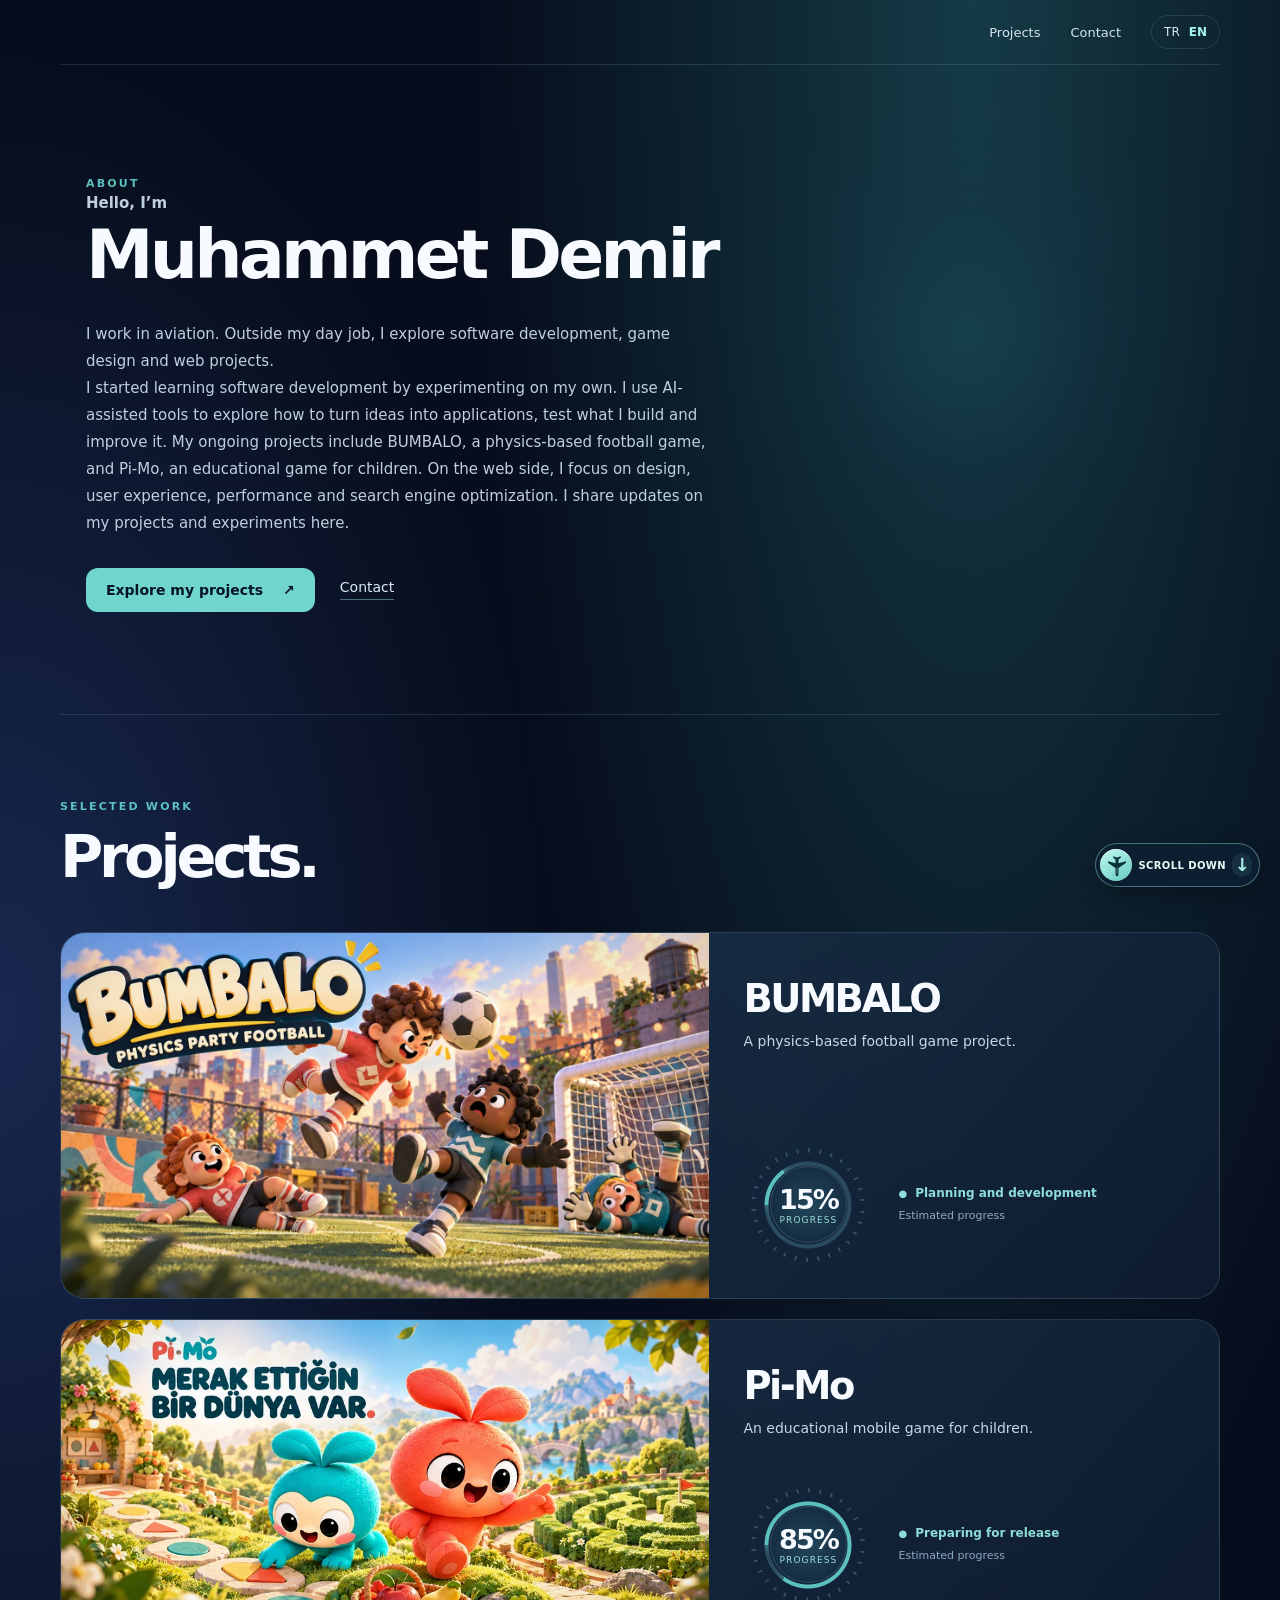
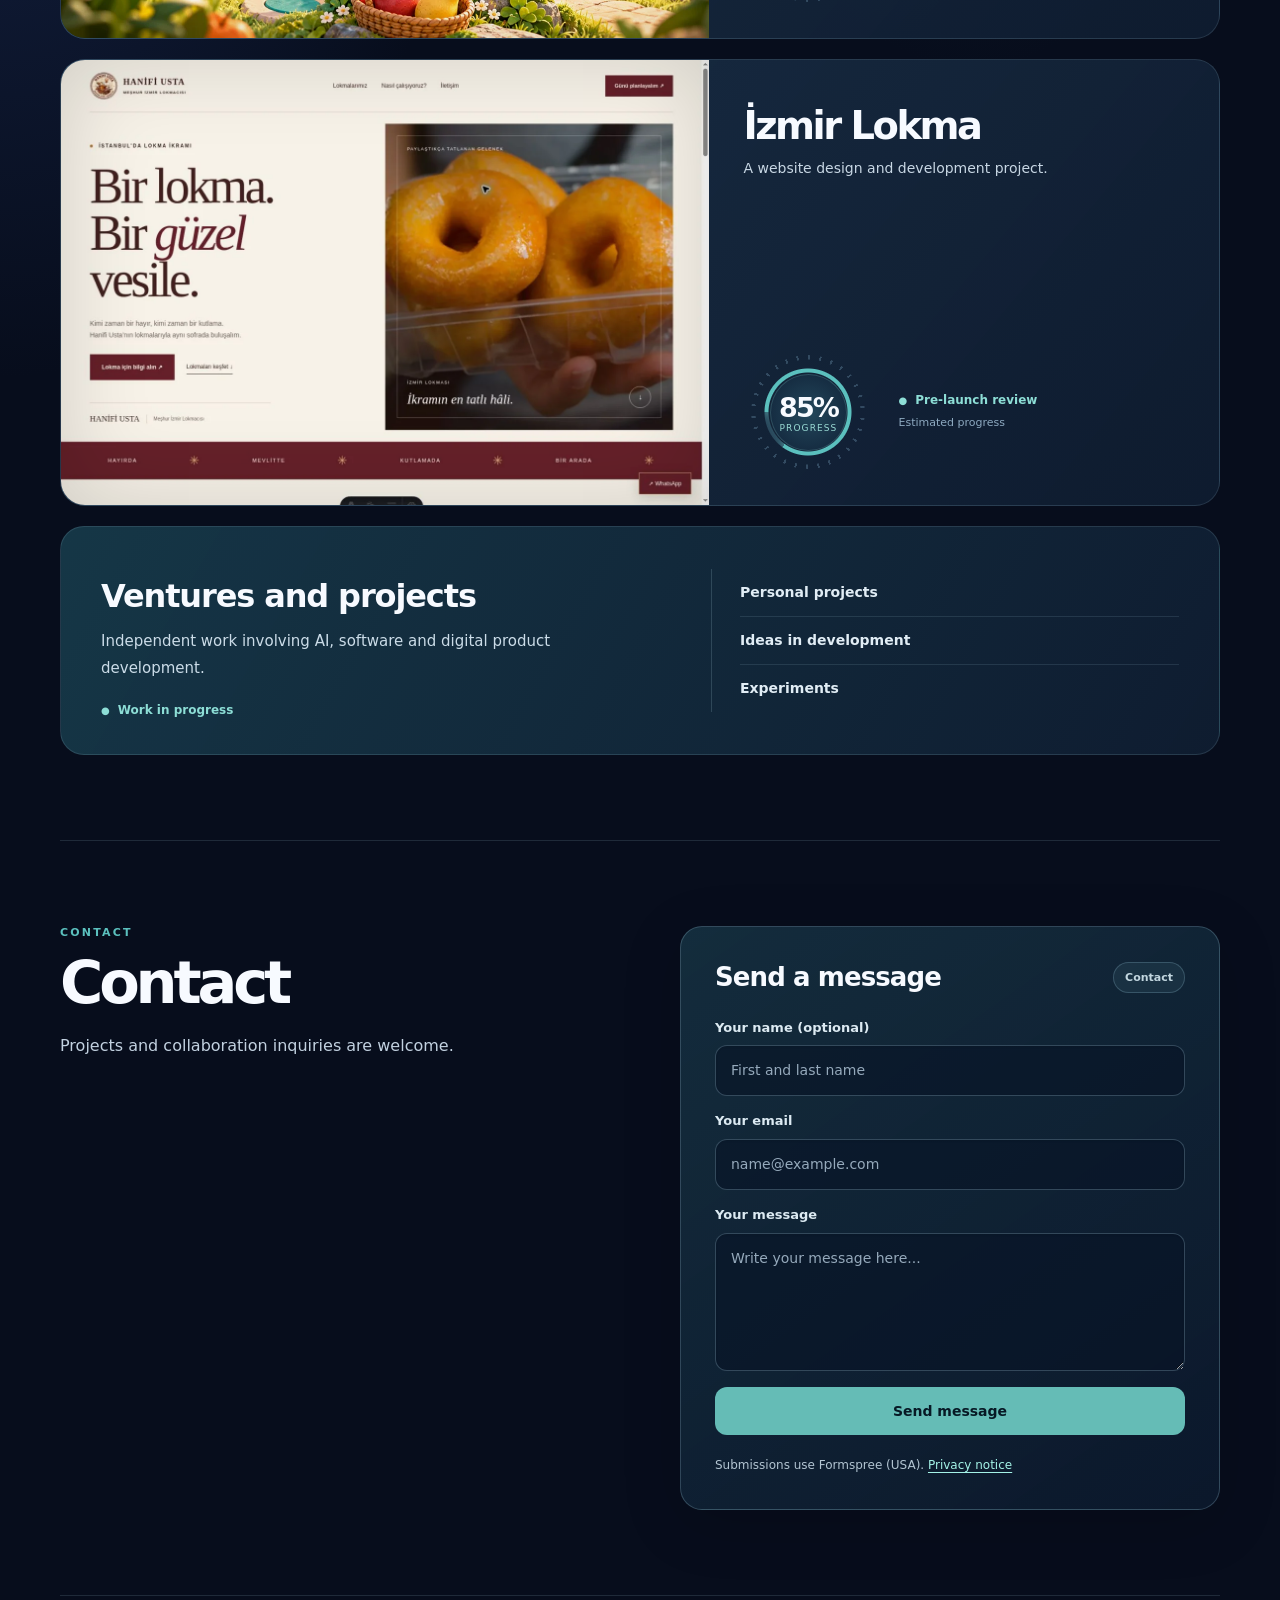
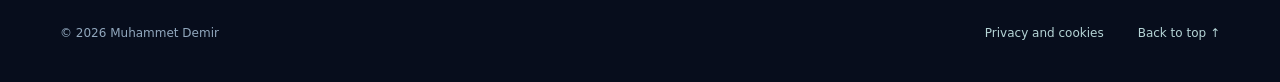
==== commit 8169a697: "Shrink floating scroll button and orient aircraft downward" ====
--- a/en/index.html
+++ b/en/index.html
@@ -1,2 +1,2 @@
 <!DOCTYPE html>
-<html lang="en"><head><meta charset="utf-8"/><meta http-equiv="Content-Security-Policy" content="default-src 'none'; base-uri 'self'; script-src 'self' 'sha256-i8kJ053brYtJj6KBcaMvgGHr3T48em/G4HUraGYpBlo='; style-src 'self' 'unsafe-inline'; img-src 'self' data:; font-src 'self'; connect-src 'none'; object-src 'none'; frame-src 'none'; form-action https://formspree.io; upgrade-insecure-requests"/><meta name="referrer" content="strict-origin-when-cross-origin"/><meta content="width=device-width, initial-scale=1" name="viewport"/><title>Muhammet Demir | Games and Web Projects</title><meta content="Personal website of Muhammet Demir, featuring BUMBALO, Pi-Mo, web projects and independent ventures." name="description"/><meta content="index,follow,max-image-preview:large" name="robots"/><meta content="#070d1c" name="theme-color"/><meta content="website" property="og:type"/><meta content="Muhammet Demir | Games and Web Projects" property="og:title"/><meta content="Personal website of Muhammet Demir, featuring BUMBALO, Pi-Mo, web projects and independent ventures." property="og:description"/><meta content="en_US" property="og:locale"/><link href="../assets/site.css?v=20261106-flight-clear-v3" rel="stylesheet"/><link href="https://must7y.github.io/muhammetdemir/" hreflang="tr" rel="alternate"/><link href="https://must7y.github.io/muhammetdemir/en/" hreflang="en" rel="alternate"/><link href="https://must7y.github.io/muhammetdemir/" hreflang="x-default" rel="alternate"/><link href="https://must7y.github.io/muhammetdemir/en/" rel="canonical"/><meta content="https://must7y.github.io/muhammetdemir/en/" property="og:url"/><meta content="Muhammet Demir" property="og:site_name"/><meta content="https://must7y.github.io/muhammetdemir/assets/bumbalo.webp" property="og:image"/><meta content="summary_large_image" name="twitter:card"/><script type="application/ld+json">{"@context": "https://schema.org", "@type": "ProfilePage", "url": "https://must7y.github.io/muhammetdemir/en/", "inLanguage": "en", "mainEntity": {"@type": "Person", "name": "Muhammet Demir", "description": "Personal website of Muhammet Demir, featuring BUMBALO, Pi-Mo, web projects and independent ventures."}}</script><script src="../assets/site.js?v=20261106-glide-2" defer></script></head><body><a class="skip" href="#main">Skip to content</a><header class="shell mast mast-right" style="display:flex;justify-content:flex-end;align-items:center"><nav style="display:flex;width:100%;justify-content:flex-end;align-items:center;margin-left:auto;text-align:right" aria-label="Main navigation" class="nav"><a href="#projects">Projects</a><a class="hide-mobile" href="#contact">Contact</a><div aria-label="Language / Dil" class="langs"><a data-lang="tr" href="../">TR</a><a aria-current="page" data-lang="en" href="./">EN</a></div></nav></header><main class="shell" id="main"><section class="hero hero-editorial" id="about"><div class="hero-content"><div class="eyebrow">ABOUT</div><p class="hero-greeting">Hello, I’m</p><h1 class="hero-name">Muhammet Demir</h1><p class="hero-body">I work in aviation. Outside my day job, I explore software development, game design and web projects.</p><p class="hero-description">I started learning software development by experimenting on my own. I use AI-assisted tools to explore how to turn ideas into applications, test what I build and improve it. My ongoing projects include BUMBALO, a physics-based football game, and Pi-Mo, an educational game for children. On the web side, I focus on design, user experience, performance and search engine optimization. I share updates on my projects and experiments here.</p><div class="hero-links"><a class="hero-button" href="#projects">Explore my projects <span aria-hidden="true">↗</span></a><a class="hero-text-link" href="#contact">Contact</a></div></div></section><section class="section" id="projects"><div class="section-heading"><div><div class="eyebrow">SELECTED WORK</div><h2>Projects.</h2></div></div><article class="project"><div class="project-media"><img alt="BUMBALO — project artwork" decoding="async" height="700" loading="lazy" src="../assets/bumbalo.webp" width="1200"/></div><div class="project-info"><div><h3>BUMBALO</h3><p>A physics-based football game project.</p></div><div class="radar-wrap"><div aria-label="BUMBALO: 15%, Estimated progress" class="radar" role="img" style="--v:15"><div aria-hidden="true" class="radar-inner"><strong>15%</strong><small>PROGRESS</small></div></div><div><div class="status">Planning and development</div><div class="subnote">Estimated progress</div></div></div></div></article><article class="project"><div class="project-media"><img alt="Pi-Mo — project artwork" decoding="async" height="700" loading="lazy" src="../assets/pimo.webp" width="1200"/></div><div class="project-info"><div><h3>Pi-Mo</h3><p>An educational mobile game for children.</p></div><div class="radar-wrap"><div aria-label="Pi-Mo: 85%, Estimated progress" class="radar" role="img" style="--v:85"><div aria-hidden="true" class="radar-inner"><strong>85%</strong><small>PROGRESS</small></div></div><div><div class="status">Preparing for release</div><div class="subnote">Estimated progress</div></div></div></div></article><article class="project"><div class="project-media"><img alt="İzmir Lokma — project artwork" decoding="async" height="700" loading="lazy" src="../assets/hanifi.webp" width="1200"/></div><div class="project-info"><div><h3>İzmir Lokma</h3><p>A website design and development project.</p></div><div class="radar-wrap"><div aria-label="İzmir Lokma: 85%, Estimated progress" class="radar" role="img" style="--v:85"><div aria-hidden="true" class="radar-inner"><strong>85%</strong><small>PROGRESS</small></div></div><div><div class="status">Pre-launch review</div><div class="subnote">Estimated progress</div></div></div></div></article><article class="venture"><div class="venture-main"><h3>Ventures and projects</h3><p>Independent work involving AI, software and digital product development.</p><span class="venture-status"><span class="status">Work in progress</span></span></div><div class="venture-topics" aria-label="Venture focus areas"><div><span>Personal projects</span></div><div><span>Ideas in development</span></div><div><span>Experiments</span></div></div></article></section><section class="section contact" id="contact"><div class="contact-intro"><div class="eyebrow">CONTACT</div><h2>Contact</h2><p>Projects and collaboration inquiries are welcome.</p></div><div class="contact-form-panel"><div class="contact-form-heading"><h3>Send a message</h3><span class="form-state">Contact</span></div><form class="contact-form" action="https://formspree.io/f/mljjvkgq" aria-describedby="form-message" method="post"><fieldset><label for="contact-name">Your name (optional)<input id="contact-name" name="name" type="text" autocomplete="name" maxlength="90" placeholder="First and last name"></label><label for="contact-email">Your email<input id="contact-email" name="email" type="email" autocomplete="email" maxlength="254" required placeholder="name@example.com"></label><label for="contact-message">Your message<textarea id="contact-message" name="message" rows="5" minlength="10" maxlength="3000" required placeholder="Write your message here..."></textarea></label><div class="form-honeypot" aria-hidden="true"><label>Leave blank<input type="text" name="_gotcha" tabindex="-1" autocomplete="off"></label></div><button type="submit">Send message</button></fieldset><p class="form-notice" id="form-message">Submissions use Formspree (USA). <a href="privacy.html">Privacy notice</a></p></form></div></section></main><a class="end-jump end-jump-plane" href="#page-bottom" aria-label="Scroll to the bottom of the page" title="Go to page bottom"><span class="end-jump-aircraft" aria-hidden="true"><span class="end-jump-flight"><svg viewBox="0 0 64 64" width="29" height="29" focusable="false" aria-hidden="true"><g transform="rotate(90 32 32)"><path d="M32 5c-2.5 0-4 2.8-4 8v14L10.2 38.6C8.8 39.5 8 41 8 42.6v2L28 39.5v10L22 54v4l10-3 10 3v-4l-6-4.5v-10l20 5.1v-2c0-1.6-.8-3.1-2.2-4L36 27V13c0-5.2-1.5-8-4-8Z" fill="currentColor"/><path d="M32 12v14" stroke="#e9faf6" stroke-opacity=".56" stroke-width="1.8" stroke-linecap="round"/></g></svg></span></span><span class="end-jump-label" aria-hidden="true">SCROLL DOWN</span><span class="end-jump-chevron" aria-hidden="true">↓</span></a><footer class="shell foot" id="page-bottom"><span>© 2026 Muhammet Demir</span><nav class="foot-links" aria-label="Footer links"><a href="privacy.html">Privacy and cookies</a><a href="#main">Back to top ↑</a></nav></footer></body></html>+<html lang="en"><head><meta charset="utf-8"/><meta http-equiv="Content-Security-Policy" content="default-src 'none'; base-uri 'self'; script-src 'self' 'sha256-i8kJ053brYtJj6KBcaMvgGHr3T48em/G4HUraGYpBlo='; style-src 'self' 'unsafe-inline'; img-src 'self' data:; font-src 'self'; connect-src 'none'; object-src 'none'; frame-src 'none'; form-action https://formspree.io; upgrade-insecure-requests"/><meta name="referrer" content="strict-origin-when-cross-origin"/><meta content="width=device-width, initial-scale=1" name="viewport"/><title>Muhammet Demir | Games and Web Projects</title><meta content="Personal website of Muhammet Demir, featuring BUMBALO, Pi-Mo, web projects and independent ventures." name="description"/><meta content="index,follow,max-image-preview:large" name="robots"/><meta content="#070d1c" name="theme-color"/><meta content="website" property="og:type"/><meta content="Muhammet Demir | Games and Web Projects" property="og:title"/><meta content="Personal website of Muhammet Demir, featuring BUMBALO, Pi-Mo, web projects and independent ventures." property="og:description"/><meta content="en_US" property="og:locale"/><link href="../assets/site.css?v=20261106-downplane-v4" rel="stylesheet"/><link href="https://must7y.github.io/muhammetdemir/" hreflang="tr" rel="alternate"/><link href="https://must7y.github.io/muhammetdemir/en/" hreflang="en" rel="alternate"/><link href="https://must7y.github.io/muhammetdemir/" hreflang="x-default" rel="alternate"/><link href="https://must7y.github.io/muhammetdemir/en/" rel="canonical"/><meta content="https://must7y.github.io/muhammetdemir/en/" property="og:url"/><meta content="Muhammet Demir" property="og:site_name"/><meta content="https://must7y.github.io/muhammetdemir/assets/bumbalo.webp" property="og:image"/><meta content="summary_large_image" name="twitter:card"/><script type="application/ld+json">{"@context": "https://schema.org", "@type": "ProfilePage", "url": "https://must7y.github.io/muhammetdemir/en/", "inLanguage": "en", "mainEntity": {"@type": "Person", "name": "Muhammet Demir", "description": "Personal website of Muhammet Demir, featuring BUMBALO, Pi-Mo, web projects and independent ventures."}}</script><script src="../assets/site.js?v=20261106-glide-2" defer></script></head><body><a class="skip" href="#main">Skip to content</a><header class="shell mast mast-right" style="display:flex;justify-content:flex-end;align-items:center"><nav style="display:flex;width:100%;justify-content:flex-end;align-items:center;margin-left:auto;text-align:right" aria-label="Main navigation" class="nav"><a href="#projects">Projects</a><a class="hide-mobile" href="#contact">Contact</a><div aria-label="Language / Dil" class="langs"><a data-lang="tr" href="../">TR</a><a aria-current="page" data-lang="en" href="./">EN</a></div></nav></header><main class="shell" id="main"><section class="hero hero-editorial" id="about"><div class="hero-content"><div class="eyebrow">ABOUT</div><p class="hero-greeting">Hello, I’m</p><h1 class="hero-name">Muhammet Demir</h1><p class="hero-body">I work in aviation. Outside my day job, I explore software development, game design and web projects.</p><p class="hero-description">I started learning software development by experimenting on my own. I use AI-assisted tools to explore how to turn ideas into applications, test what I build and improve it. My ongoing projects include BUMBALO, a physics-based football game, and Pi-Mo, an educational game for children. On the web side, I focus on design, user experience, performance and search engine optimization. I share updates on my projects and experiments here.</p><div class="hero-links"><a class="hero-button" href="#projects">Explore my projects <span aria-hidden="true">↗</span></a><a class="hero-text-link" href="#contact">Contact</a></div></div></section><section class="section" id="projects"><div class="section-heading"><div><div class="eyebrow">SELECTED WORK</div><h2>Projects.</h2></div></div><article class="project"><div class="project-media"><img alt="BUMBALO — project artwork" decoding="async" height="700" loading="lazy" src="../assets/bumbalo.webp" width="1200"/></div><div class="project-info"><div><h3>BUMBALO</h3><p>A physics-based football game project.</p></div><div class="radar-wrap"><div aria-label="BUMBALO: 15%, Estimated progress" class="radar" role="img" style="--v:15"><div aria-hidden="true" class="radar-inner"><strong>15%</strong><small>PROGRESS</small></div></div><div><div class="status">Planning and development</div><div class="subnote">Estimated progress</div></div></div></div></article><article class="project"><div class="project-media"><img alt="Pi-Mo — project artwork" decoding="async" height="700" loading="lazy" src="../assets/pimo.webp" width="1200"/></div><div class="project-info"><div><h3>Pi-Mo</h3><p>An educational mobile game for children.</p></div><div class="radar-wrap"><div aria-label="Pi-Mo: 85%, Estimated progress" class="radar" role="img" style="--v:85"><div aria-hidden="true" class="radar-inner"><strong>85%</strong><small>PROGRESS</small></div></div><div><div class="status">Preparing for release</div><div class="subnote">Estimated progress</div></div></div></div></article><article class="project"><div class="project-media"><img alt="İzmir Lokma — project artwork" decoding="async" height="700" loading="lazy" src="../assets/hanifi.webp" width="1200"/></div><div class="project-info"><div><h3>İzmir Lokma</h3><p>A website design and development project.</p></div><div class="radar-wrap"><div aria-label="İzmir Lokma: 85%, Estimated progress" class="radar" role="img" style="--v:85"><div aria-hidden="true" class="radar-inner"><strong>85%</strong><small>PROGRESS</small></div></div><div><div class="status">Pre-launch review</div><div class="subnote">Estimated progress</div></div></div></div></article><article class="venture"><div class="venture-main"><h3>Ventures and projects</h3><p>Independent work involving AI, software and digital product development.</p><span class="venture-status"><span class="status">Work in progress</span></span></div><div class="venture-topics" aria-label="Venture focus areas"><div><span>Personal projects</span></div><div><span>Ideas in development</span></div><div><span>Experiments</span></div></div></article></section><section class="section contact" id="contact"><div class="contact-intro"><div class="eyebrow">CONTACT</div><h2>Contact</h2><p>Projects and collaboration inquiries are welcome.</p></div><div class="contact-form-panel"><div class="contact-form-heading"><h3>Send a message</h3><span class="form-state">Contact</span></div><form class="contact-form" action="https://formspree.io/f/mljjvkgq" aria-describedby="form-message" method="post"><fieldset><label for="contact-name">Your name (optional)<input id="contact-name" name="name" type="text" autocomplete="name" maxlength="90" placeholder="First and last name"></label><label for="contact-email">Your email<input id="contact-email" name="email" type="email" autocomplete="email" maxlength="254" required placeholder="name@example.com"></label><label for="contact-message">Your message<textarea id="contact-message" name="message" rows="5" minlength="10" maxlength="3000" required placeholder="Write your message here..."></textarea></label><div class="form-honeypot" aria-hidden="true"><label>Leave blank<input type="text" name="_gotcha" tabindex="-1" autocomplete="off"></label></div><button type="submit">Send message</button></fieldset><p class="form-notice" id="form-message">Submissions use Formspree (USA). <a href="privacy.html">Privacy notice</a></p></form></div></section></main><a class="end-jump end-jump-plane" href="#page-bottom" aria-label="Scroll to the bottom of the page" title="Go to page bottom"><span class="end-jump-aircraft" aria-hidden="true"><span class="end-jump-flight"><svg viewBox="0 0 64 64" width="29" height="29" focusable="false" aria-hidden="true"><g transform="rotate(180 32 32)"><path d="M32 5c-2.5 0-4 2.8-4 8v14L10.2 38.6C8.8 39.5 8 41 8 42.6v2L28 39.5v10L22 54v4l10-3 10 3v-4l-6-4.5v-10l20 5.1v-2c0-1.6-.8-3.1-2.2-4L36 27V13c0-5.2-1.5-8-4-8Z" fill="currentColor"/><path d="M32 12v14" stroke="#e9faf6" stroke-opacity=".56" stroke-width="1.8" stroke-linecap="round"/></g></svg></span></span><span class="end-jump-label" aria-hidden="true">SCROLL DOWN</span><span class="end-jump-chevron" aria-hidden="true">↓</span></a><footer class="shell foot" id="page-bottom"><span>© 2026 Muhammet Demir</span><nav class="foot-links" aria-label="Footer links"><a href="privacy.html">Privacy and cookies</a><a href="#main">Back to top ↑</a></nav></footer></body></html>
--- a/assets/site.css
+++ b/assets/site.css
@@ -119,27 +119,27 @@
 @media(max-width:820px){.contact{gap:28px}.contact-form-panel{padding:22px}}
 @media(prefers-reduced-motion:reduce){.contact-form-panel{transition:none}}
 
-/* Aviation-inspired scroll CTA: visible label and down arrow on mobile. */
-.end-jump{position:fixed;right:max(16px,calc((100vw - 1240px)/2));bottom:calc(19px + env(safe-area-inset-bottom,0px));z-index:30;display:inline-flex;align-items:center;gap:9px;padding:6px 9px 6px 6px;min-height:51px;border:1px solid rgba(144,226,219,.42);border-radius:100px;background:rgba(13,32,49,.96);color:#f0fbfb;box-shadow:0 9px 32px rgba(0,0,0,.35);backdrop-filter:blur(12px);-webkit-backdrop-filter:blur(12px);text-decoration:none;font:700 12px/1.2 system-ui,Arial,sans-serif;transition:border-color .24s,background .24s,box-shadow .24s}
-.end-jump:hover{background:rgba(24,68,78,.98);border-color:rgba(132,237,225,.85);box-shadow:0 10px 36px rgba(0,0,0,.38)}
+/* Compact aviation scroll control: aircraft points down; label is still visible on mobile. */
+.end-jump{position:fixed;right:max(10px,calc((100vw - 1240px)/2));bottom:calc(13px + env(safe-area-inset-bottom,0px));z-index:30;display:inline-flex;align-items:center;gap:6px;padding:4px 7px 4px 4px;min-height:44px;border:1px solid rgba(144,226,219,.43);border-radius:100px;background:rgba(13,32,49,.96);color:#f0fbfb;box-shadow:0 7px 24px rgba(0,0,0,.29);backdrop-filter:blur(10px);-webkit-backdrop-filter:blur(10px);text-decoration:none;font:700 10px/1.1 system-ui,Arial,sans-serif;transition:border-color .24s,background .24s,box-shadow .24s}
+.end-jump:hover{background:rgba(24,68,78,.98);border-color:rgba(132,237,225,.85);box-shadow:0 8px 28px rgba(0,0,0,.31)}
 .end-jump:focus-visible{outline:3px solid #a4f3e7;outline-offset:4px}
-.end-jump-aircraft{position:relative;display:grid;place-items:center;width:37px;height:37px;flex:none;border-radius:50%;color:#08313b;background:linear-gradient(145deg,#c0faf1,#66c9be);box-shadow:inset 0 1px 0 rgba(255,255,255,.58)}
-.end-jump-flight{position:relative;display:grid;place-items:center;width:31px;height:31px;transform:translateX(0);will-change:transform;transition:transform .25s ease-out}
-.end-jump-flight svg{display:block;width:27px;height:27px;pointer-events:none}
-.end-jump-flight::before{content:"";position:absolute;right:calc(100% - 3px);top:50%;height:2px;width:18px;background:linear-gradient(90deg,transparent,rgba(233,255,252,.95));opacity:0;transform:scaleX(.2);transform-origin:right center;pointer-events:none}
-.end-jump-label{display:inline-block;white-space:nowrap;font-size:11px;font-weight:800;letter-spacing:.08em;color:#e9faf6}
-.end-jump-chevron{display:grid;place-items:center;width:25px;height:30px;flex:none;border-radius:14px;background:rgba(130,222,214,.12);color:#a9f0e8;font-size:23px;font-weight:700;line-height:1;transition:transform .25s}
-.end-jump-plane:hover .end-jump-flight,.end-jump-plane:focus-visible .end-jump-flight{transform:translateX(4px)}
-.end-jump-plane:hover .end-jump-chevron,.end-jump-plane:focus-visible .end-jump-chevron{transform:translateY(3px)}
+.end-jump-aircraft{position:relative;display:grid;place-items:center;width:32px;height:32px;flex:none;border-radius:50%;color:#08313b;background:linear-gradient(145deg,#c0faf1,#66c9be);box-shadow:inset 0 1px 0 rgba(255,255,255,.58)}
+.end-jump-flight{position:relative;display:grid;place-items:center;width:27px;height:27px;transform:translateY(0);will-change:transform;transition:transform .25s ease-out}
+.end-jump-flight svg{display:block;width:24px;height:24px;pointer-events:none}
+.end-jump-flight::before{content:"";position:absolute;bottom:calc(100% - 3px);left:calc(50% - 1px);height:14px;width:2px;background:linear-gradient(0deg,rgba(233,255,252,.95),transparent);opacity:0;transform:scaleY(.2);transform-origin:bottom center;pointer-events:none}
+.end-jump-label{display:inline-block;white-space:nowrap;font-size:10px;font-weight:800;letter-spacing:.04em;color:#e9faf6}
+.end-jump-chevron{display:grid;place-items:center;width:20px;height:24px;flex:none;border-radius:12px;background:rgba(130,222,214,.1);color:#a9f0e8;font-size:18px;font-weight:700;line-height:1;transition:transform .25s}
+.end-jump-plane:hover .end-jump-flight,.end-jump-plane:focus-visible .end-jump-flight{transform:translateY(3px)}
+.end-jump-plane:hover .end-jump-chevron,.end-jump-plane:focus-visible .end-jump-chevron{transform:translateY(2px)}
 .end-jump-plane.is-flying .end-jump-flight{animation:plane-cruise .75s ease-in-out both!important}
 .end-jump-plane.is-flying .end-jump-flight::before{animation:plane-contrail .75s ease-out both}
 .end-jump-plane.is-flying .end-jump-chevron{animation:down-hint .68s ease-in-out 1}
 .end-jump-plane.is-flying{pointer-events:none}
 #page-bottom{scroll-margin-top:0}
-@keyframes plane-cruise{0%{transform:translateX(0);opacity:1}35%{transform:translateX(6px);opacity:1}85%{transform:translateX(18px);opacity:1}100%{transform:translateX(22px);opacity:0}}
-@keyframes plane-contrail{0%{opacity:0;transform:scaleX(.1)}35%{opacity:.72;transform:scaleX(.85)}78%{opacity:.85;transform:scaleX(1)}100%{opacity:0;transform:scaleX(1)}}
-@keyframes down-hint{0%,100%{transform:translateY(0)}45%{transform:translateY(5px)}}
-@media(max-width:620px){.end-jump{right:12px;bottom:calc(13px + env(safe-area-inset-bottom,0px));padding:5px 8px 5px 5px;gap:8px;min-height:49px}.end-jump-aircraft{width:37px;height:37px}.end-jump-label{display:inline-block;font-size:10px;letter-spacing:.065em}.end-jump-chevron{width:23px;height:29px;font-size:22px}}
+@keyframes plane-cruise{0%,100%{transform:translateY(0)}40%{transform:translateY(5px)}75%{transform:translateY(7px)}}
+@keyframes plane-contrail{0%{opacity:0;transform:scaleY(.1)}40%{opacity:.65;transform:scaleY(.85)}75%{opacity:.6;transform:scaleY(1)}100%{opacity:0;transform:scaleY(1)}}
+@keyframes down-hint{0%,100%{transform:translateY(0)}45%{transform:translateY(4px)}}
+@media(max-width:620px){.end-jump{right:10px;bottom:calc(11px + env(safe-area-inset-bottom,0px));padding:4px 6px 4px 4px;gap:5px;min-height:44px}.end-jump-aircraft{width:32px;height:32px}.end-jump-label{display:inline-block;font-size:9px;letter-spacing:.03em}.end-jump-chevron{width:19px;height:23px;font-size:17px}}
 @media(prefers-reduced-motion:reduce){html{scroll-behavior:auto!important}.end-jump,.end-jump-flight,.end-jump-chevron{transition:none!important}.end-jump-flight,.end-jump-chevron,.end-jump-flight::before{animation:none!important}.end-jump-plane:hover .end-jump-flight,.end-jump-plane:focus-visible .end-jump-flight,.end-jump-plane:hover .end-jump-chevron,.end-jump-plane:focus-visible .end-jump-chevron{transform:none!important}}
 
 /* Remove unused number-column indentation from the unnumbered venture list. */
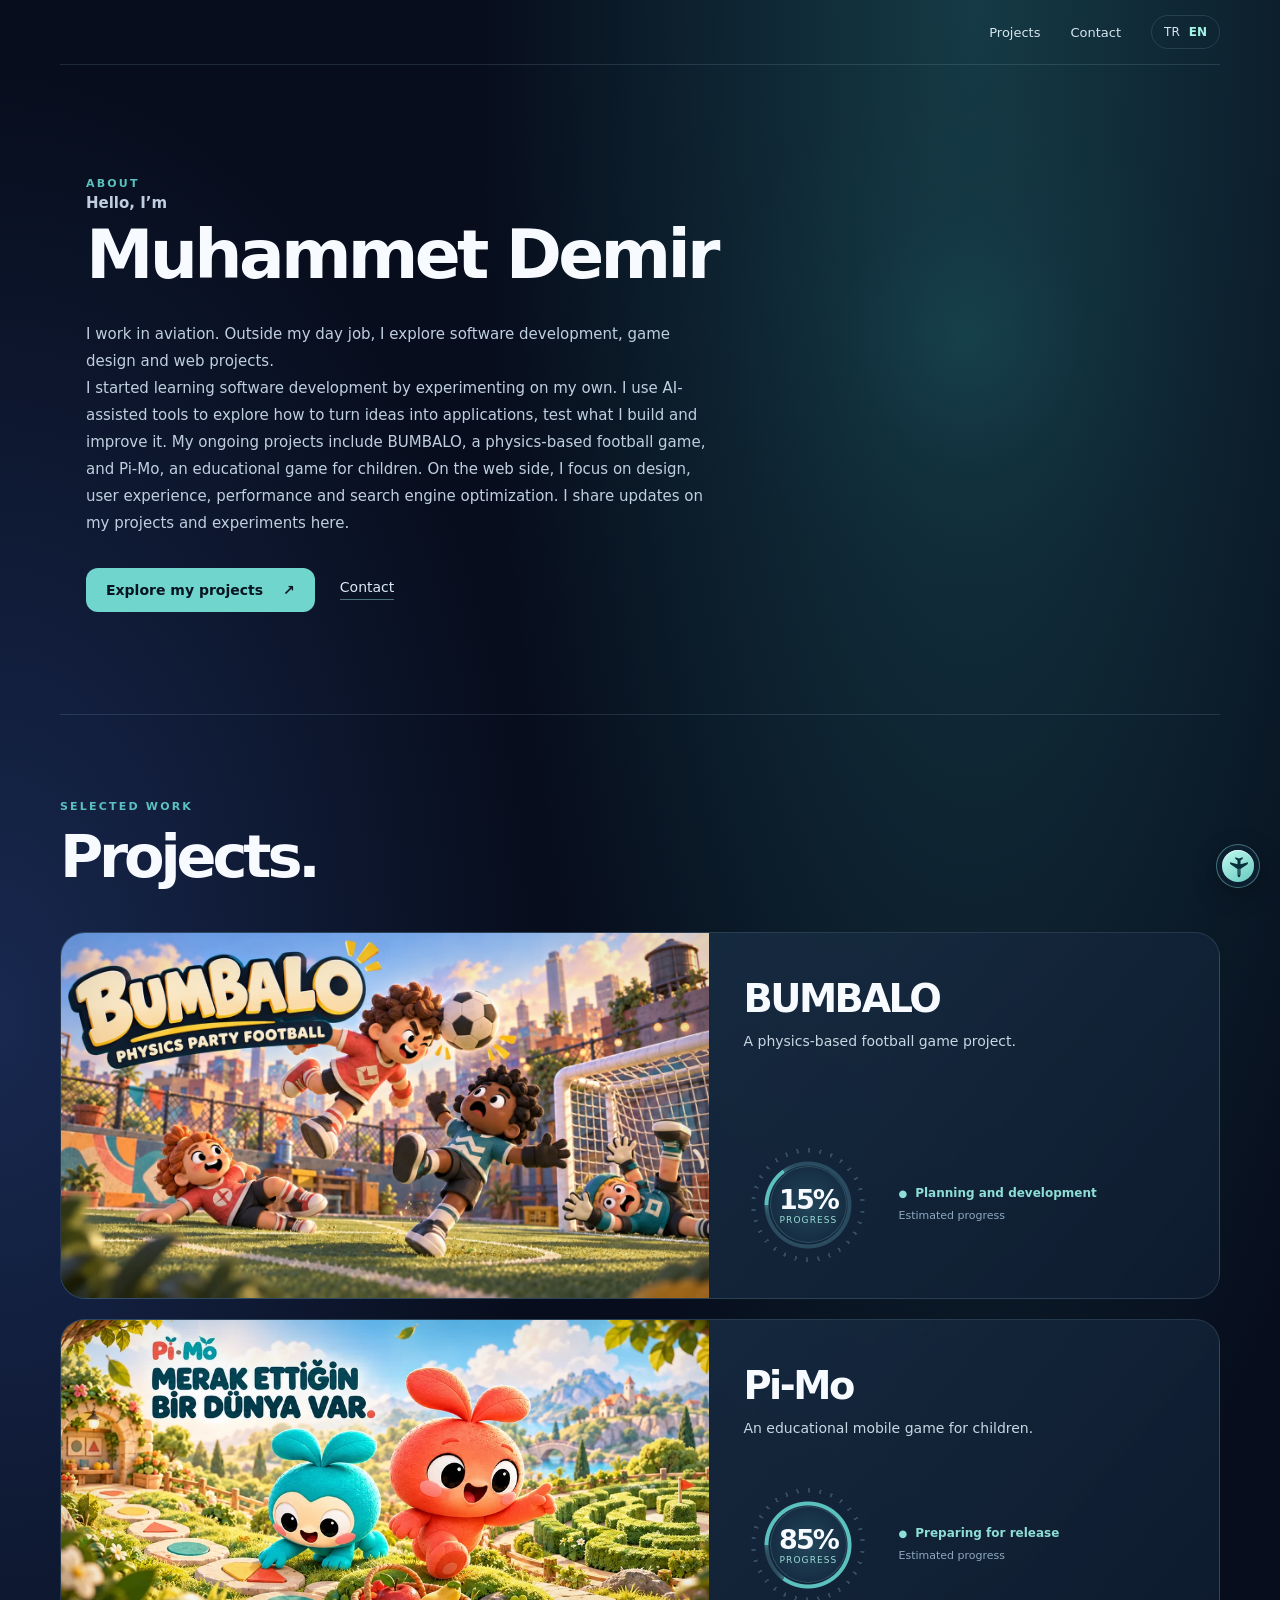
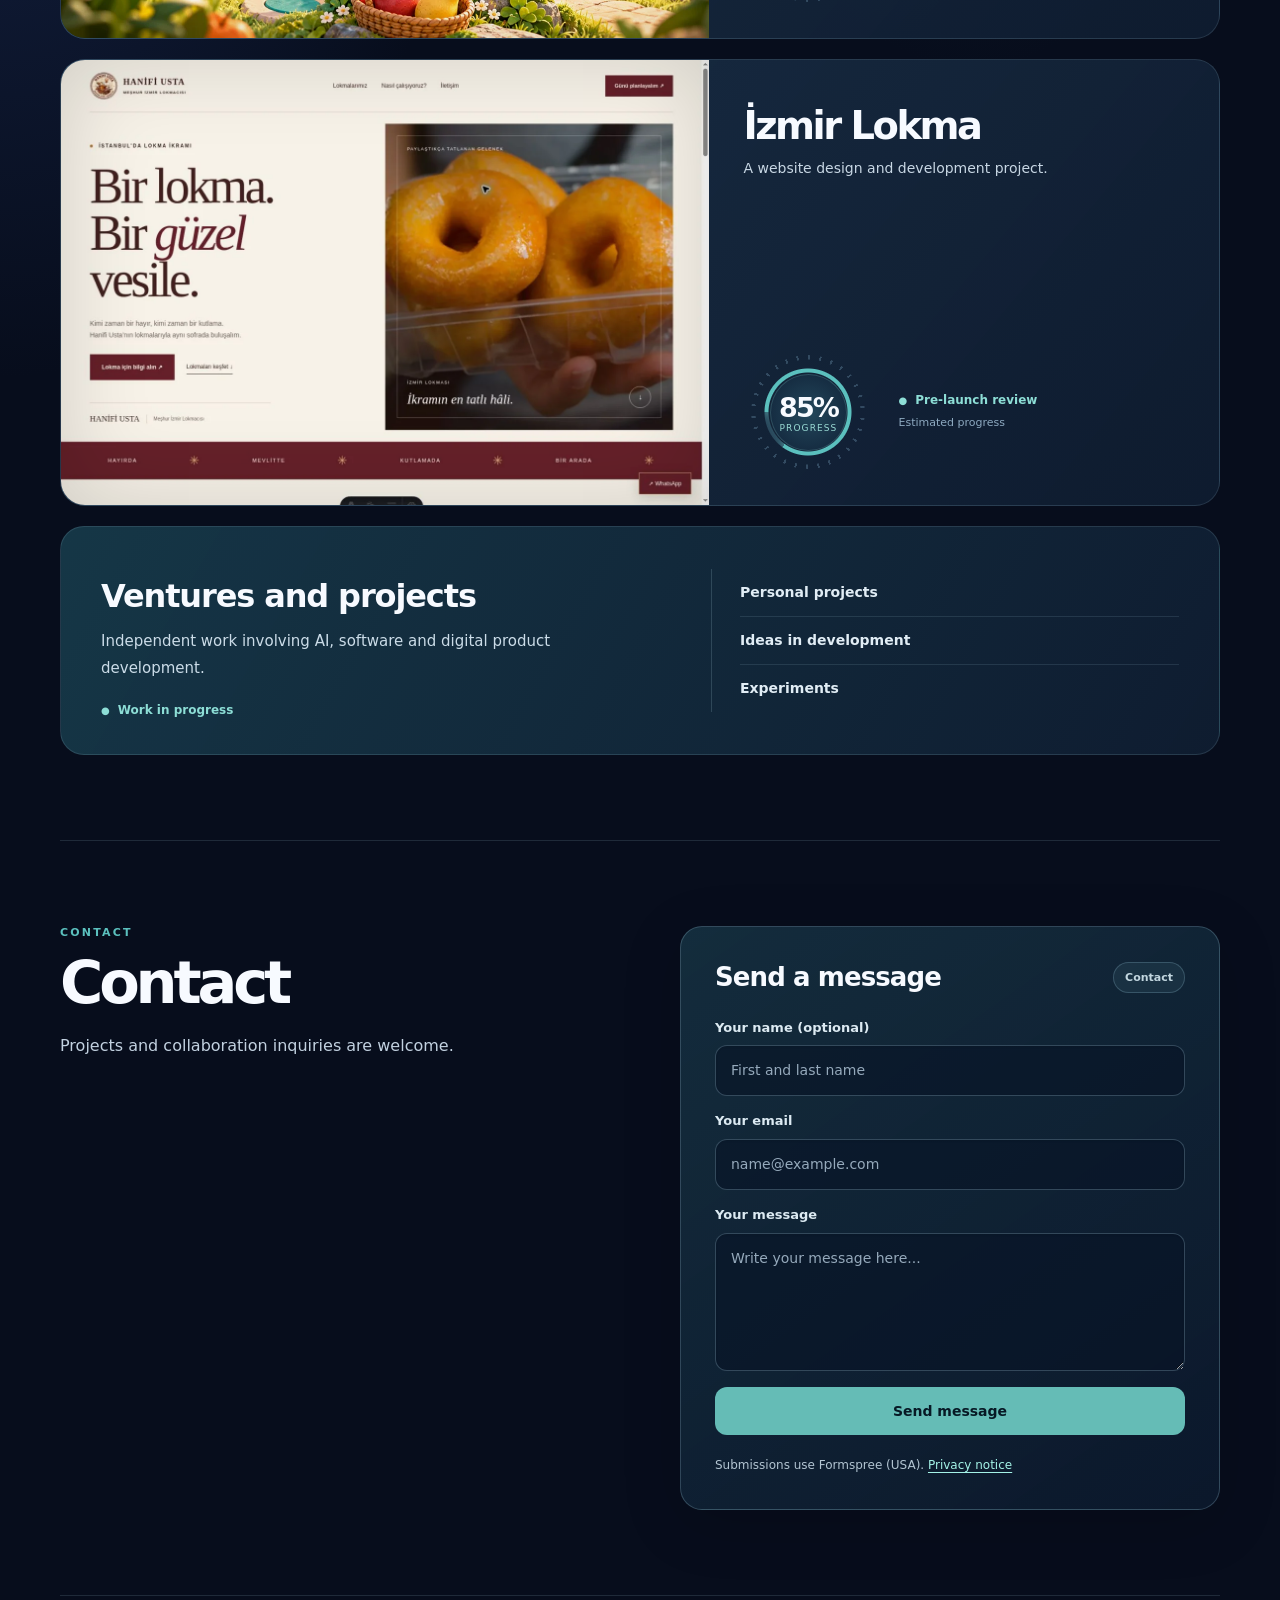
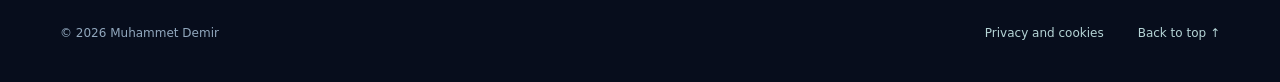
==== commit 23308da3: "Keep only compact downward airplane scroll icon" ====
--- a/en/index.html
+++ b/en/index.html
@@ -1,2 +1,2 @@
 <!DOCTYPE html>
-<html lang="en"><head><meta charset="utf-8"/><meta http-equiv="Content-Security-Policy" content="default-src 'none'; base-uri 'self'; script-src 'self' 'sha256-i8kJ053brYtJj6KBcaMvgGHr3T48em/G4HUraGYpBlo='; style-src 'self' 'unsafe-inline'; img-src 'self' data:; font-src 'self'; connect-src 'none'; object-src 'none'; frame-src 'none'; form-action https://formspree.io; upgrade-insecure-requests"/><meta name="referrer" content="strict-origin-when-cross-origin"/><meta content="width=device-width, initial-scale=1" name="viewport"/><title>Muhammet Demir | Games and Web Projects</title><meta content="Personal website of Muhammet Demir, featuring BUMBALO, Pi-Mo, web projects and independent ventures." name="description"/><meta content="index,follow,max-image-preview:large" name="robots"/><meta content="#070d1c" name="theme-color"/><meta content="website" property="og:type"/><meta content="Muhammet Demir | Games and Web Projects" property="og:title"/><meta content="Personal website of Muhammet Demir, featuring BUMBALO, Pi-Mo, web projects and independent ventures." property="og:description"/><meta content="en_US" property="og:locale"/><link href="../assets/site.css?v=20261106-downplane-v4" rel="stylesheet"/><link href="https://must7y.github.io/muhammetdemir/" hreflang="tr" rel="alternate"/><link href="https://must7y.github.io/muhammetdemir/en/" hreflang="en" rel="alternate"/><link href="https://must7y.github.io/muhammetdemir/" hreflang="x-default" rel="alternate"/><link href="https://must7y.github.io/muhammetdemir/en/" rel="canonical"/><meta content="https://must7y.github.io/muhammetdemir/en/" property="og:url"/><meta content="Muhammet Demir" property="og:site_name"/><meta content="https://must7y.github.io/muhammetdemir/assets/bumbalo.webp" property="og:image"/><meta content="summary_large_image" name="twitter:card"/><script type="application/ld+json">{"@context": "https://schema.org", "@type": "ProfilePage", "url": "https://must7y.github.io/muhammetdemir/en/", "inLanguage": "en", "mainEntity": {"@type": "Person", "name": "Muhammet Demir", "description": "Personal website of Muhammet Demir, featuring BUMBALO, Pi-Mo, web projects and independent ventures."}}</script><script src="../assets/site.js?v=20261106-glide-2" defer></script></head><body><a class="skip" href="#main">Skip to content</a><header class="shell mast mast-right" style="display:flex;justify-content:flex-end;align-items:center"><nav style="display:flex;width:100%;justify-content:flex-end;align-items:center;margin-left:auto;text-align:right" aria-label="Main navigation" class="nav"><a href="#projects">Projects</a><a class="hide-mobile" href="#contact">Contact</a><div aria-label="Language / Dil" class="langs"><a data-lang="tr" href="../">TR</a><a aria-current="page" data-lang="en" href="./">EN</a></div></nav></header><main class="shell" id="main"><section class="hero hero-editorial" id="about"><div class="hero-content"><div class="eyebrow">ABOUT</div><p class="hero-greeting">Hello, I’m</p><h1 class="hero-name">Muhammet Demir</h1><p class="hero-body">I work in aviation. Outside my day job, I explore software development, game design and web projects.</p><p class="hero-description">I started learning software development by experimenting on my own. I use AI-assisted tools to explore how to turn ideas into applications, test what I build and improve it. My ongoing projects include BUMBALO, a physics-based football game, and Pi-Mo, an educational game for children. On the web side, I focus on design, user experience, performance and search engine optimization. I share updates on my projects and experiments here.</p><div class="hero-links"><a class="hero-button" href="#projects">Explore my projects <span aria-hidden="true">↗</span></a><a class="hero-text-link" href="#contact">Contact</a></div></div></section><section class="section" id="projects"><div class="section-heading"><div><div class="eyebrow">SELECTED WORK</div><h2>Projects.</h2></div></div><article class="project"><div class="project-media"><img alt="BUMBALO — project artwork" decoding="async" height="700" loading="lazy" src="../assets/bumbalo.webp" width="1200"/></div><div class="project-info"><div><h3>BUMBALO</h3><p>A physics-based football game project.</p></div><div class="radar-wrap"><div aria-label="BUMBALO: 15%, Estimated progress" class="radar" role="img" style="--v:15"><div aria-hidden="true" class="radar-inner"><strong>15%</strong><small>PROGRESS</small></div></div><div><div class="status">Planning and development</div><div class="subnote">Estimated progress</div></div></div></div></article><article class="project"><div class="project-media"><img alt="Pi-Mo — project artwork" decoding="async" height="700" loading="lazy" src="../assets/pimo.webp" width="1200"/></div><div class="project-info"><div><h3>Pi-Mo</h3><p>An educational mobile game for children.</p></div><div class="radar-wrap"><div aria-label="Pi-Mo: 85%, Estimated progress" class="radar" role="img" style="--v:85"><div aria-hidden="true" class="radar-inner"><strong>85%</strong><small>PROGRESS</small></div></div><div><div class="status">Preparing for release</div><div class="subnote">Estimated progress</div></div></div></div></article><article class="project"><div class="project-media"><img alt="İzmir Lokma — project artwork" decoding="async" height="700" loading="lazy" src="../assets/hanifi.webp" width="1200"/></div><div class="project-info"><div><h3>İzmir Lokma</h3><p>A website design and development project.</p></div><div class="radar-wrap"><div aria-label="İzmir Lokma: 85%, Estimated progress" class="radar" role="img" style="--v:85"><div aria-hidden="true" class="radar-inner"><strong>85%</strong><small>PROGRESS</small></div></div><div><div class="status">Pre-launch review</div><div class="subnote">Estimated progress</div></div></div></div></article><article class="venture"><div class="venture-main"><h3>Ventures and projects</h3><p>Independent work involving AI, software and digital product development.</p><span class="venture-status"><span class="status">Work in progress</span></span></div><div class="venture-topics" aria-label="Venture focus areas"><div><span>Personal projects</span></div><div><span>Ideas in development</span></div><div><span>Experiments</span></div></div></article></section><section class="section contact" id="contact"><div class="contact-intro"><div class="eyebrow">CONTACT</div><h2>Contact</h2><p>Projects and collaboration inquiries are welcome.</p></div><div class="contact-form-panel"><div class="contact-form-heading"><h3>Send a message</h3><span class="form-state">Contact</span></div><form class="contact-form" action="https://formspree.io/f/mljjvkgq" aria-describedby="form-message" method="post"><fieldset><label for="contact-name">Your name (optional)<input id="contact-name" name="name" type="text" autocomplete="name" maxlength="90" placeholder="First and last name"></label><label for="contact-email">Your email<input id="contact-email" name="email" type="email" autocomplete="email" maxlength="254" required placeholder="name@example.com"></label><label for="contact-message">Your message<textarea id="contact-message" name="message" rows="5" minlength="10" maxlength="3000" required placeholder="Write your message here..."></textarea></label><div class="form-honeypot" aria-hidden="true"><label>Leave blank<input type="text" name="_gotcha" tabindex="-1" autocomplete="off"></label></div><button type="submit">Send message</button></fieldset><p class="form-notice" id="form-message">Submissions use Formspree (USA). <a href="privacy.html">Privacy notice</a></p></form></div></section></main><a class="end-jump end-jump-plane" href="#page-bottom" aria-label="Scroll to the bottom of the page" title="Go to page bottom"><span class="end-jump-aircraft" aria-hidden="true"><span class="end-jump-flight"><svg viewBox="0 0 64 64" width="29" height="29" focusable="false" aria-hidden="true"><g transform="rotate(180 32 32)"><path d="M32 5c-2.5 0-4 2.8-4 8v14L10.2 38.6C8.8 39.5 8 41 8 42.6v2L28 39.5v10L22 54v4l10-3 10 3v-4l-6-4.5v-10l20 5.1v-2c0-1.6-.8-3.1-2.2-4L36 27V13c0-5.2-1.5-8-4-8Z" fill="currentColor"/><path d="M32 12v14" stroke="#e9faf6" stroke-opacity=".56" stroke-width="1.8" stroke-linecap="round"/></g></svg></span></span><span class="end-jump-label" aria-hidden="true">SCROLL DOWN</span><span class="end-jump-chevron" aria-hidden="true">↓</span></a><footer class="shell foot" id="page-bottom"><span>© 2026 Muhammet Demir</span><nav class="foot-links" aria-label="Footer links"><a href="privacy.html">Privacy and cookies</a><a href="#main">Back to top ↑</a></nav></footer></body></html>+<html lang="en"><head><meta charset="utf-8"/><meta http-equiv="Content-Security-Policy" content="default-src 'none'; base-uri 'self'; script-src 'self' 'sha256-i8kJ053brYtJj6KBcaMvgGHr3T48em/G4HUraGYpBlo='; style-src 'self' 'unsafe-inline'; img-src 'self' data:; font-src 'self'; connect-src 'none'; object-src 'none'; frame-src 'none'; form-action https://formspree.io; upgrade-insecure-requests"/><meta name="referrer" content="strict-origin-when-cross-origin"/><meta content="width=device-width, initial-scale=1" name="viewport"/><title>Muhammet Demir | Games and Web Projects</title><meta content="Personal website of Muhammet Demir, featuring BUMBALO, Pi-Mo, web projects and independent ventures." name="description"/><meta content="index,follow,max-image-preview:large" name="robots"/><meta content="#070d1c" name="theme-color"/><meta content="website" property="og:type"/><meta content="Muhammet Demir | Games and Web Projects" property="og:title"/><meta content="Personal website of Muhammet Demir, featuring BUMBALO, Pi-Mo, web projects and independent ventures." property="og:description"/><meta content="en_US" property="og:locale"/><link href="../assets/site.css?v=20261107-plane-icon-v5" rel="stylesheet"/><link href="https://must7y.github.io/muhammetdemir/" hreflang="tr" rel="alternate"/><link href="https://must7y.github.io/muhammetdemir/en/" hreflang="en" rel="alternate"/><link href="https://must7y.github.io/muhammetdemir/" hreflang="x-default" rel="alternate"/><link href="https://must7y.github.io/muhammetdemir/en/" rel="canonical"/><meta content="https://must7y.github.io/muhammetdemir/en/" property="og:url"/><meta content="Muhammet Demir" property="og:site_name"/><meta content="https://must7y.github.io/muhammetdemir/assets/bumbalo.webp" property="og:image"/><meta content="summary_large_image" name="twitter:card"/><script type="application/ld+json">{"@context": "https://schema.org", "@type": "ProfilePage", "url": "https://must7y.github.io/muhammetdemir/en/", "inLanguage": "en", "mainEntity": {"@type": "Person", "name": "Muhammet Demir", "description": "Personal website of Muhammet Demir, featuring BUMBALO, Pi-Mo, web projects and independent ventures."}}</script><script src="../assets/site.js?v=20261106-glide-2" defer></script></head><body><a class="skip" href="#main">Skip to content</a><header class="shell mast mast-right" style="display:flex;justify-content:flex-end;align-items:center"><nav style="display:flex;width:100%;justify-content:flex-end;align-items:center;margin-left:auto;text-align:right" aria-label="Main navigation" class="nav"><a href="#projects">Projects</a><a class="hide-mobile" href="#contact">Contact</a><div aria-label="Language / Dil" class="langs"><a data-lang="tr" href="../">TR</a><a aria-current="page" data-lang="en" href="./">EN</a></div></nav></header><main class="shell" id="main"><section class="hero hero-editorial" id="about"><div class="hero-content"><div class="eyebrow">ABOUT</div><p class="hero-greeting">Hello, I’m</p><h1 class="hero-name">Muhammet Demir</h1><p class="hero-body">I work in aviation. Outside my day job, I explore software development, game design and web projects.</p><p class="hero-description">I started learning software development by experimenting on my own. I use AI-assisted tools to explore how to turn ideas into applications, test what I build and improve it. My ongoing projects include BUMBALO, a physics-based football game, and Pi-Mo, an educational game for children. On the web side, I focus on design, user experience, performance and search engine optimization. I share updates on my projects and experiments here.</p><div class="hero-links"><a class="hero-button" href="#projects">Explore my projects <span aria-hidden="true">↗</span></a><a class="hero-text-link" href="#contact">Contact</a></div></div></section><section class="section" id="projects"><div class="section-heading"><div><div class="eyebrow">SELECTED WORK</div><h2>Projects.</h2></div></div><article class="project"><div class="project-media"><img alt="BUMBALO — project artwork" decoding="async" height="700" loading="lazy" src="../assets/bumbalo.webp" width="1200"/></div><div class="project-info"><div><h3>BUMBALO</h3><p>A physics-based football game project.</p></div><div class="radar-wrap"><div aria-label="BUMBALO: 15%, Estimated progress" class="radar" role="img" style="--v:15"><div aria-hidden="true" class="radar-inner"><strong>15%</strong><small>PROGRESS</small></div></div><div><div class="status">Planning and development</div><div class="subnote">Estimated progress</div></div></div></div></article><article class="project"><div class="project-media"><img alt="Pi-Mo — project artwork" decoding="async" height="700" loading="lazy" src="../assets/pimo.webp" width="1200"/></div><div class="project-info"><div><h3>Pi-Mo</h3><p>An educational mobile game for children.</p></div><div class="radar-wrap"><div aria-label="Pi-Mo: 85%, Estimated progress" class="radar" role="img" style="--v:85"><div aria-hidden="true" class="radar-inner"><strong>85%</strong><small>PROGRESS</small></div></div><div><div class="status">Preparing for release</div><div class="subnote">Estimated progress</div></div></div></div></article><article class="project"><div class="project-media"><img alt="İzmir Lokma — project artwork" decoding="async" height="700" loading="lazy" src="../assets/hanifi.webp" width="1200"/></div><div class="project-info"><div><h3>İzmir Lokma</h3><p>A website design and development project.</p></div><div class="radar-wrap"><div aria-label="İzmir Lokma: 85%, Estimated progress" class="radar" role="img" style="--v:85"><div aria-hidden="true" class="radar-inner"><strong>85%</strong><small>PROGRESS</small></div></div><div><div class="status">Pre-launch review</div><div class="subnote">Estimated progress</div></div></div></div></article><article class="venture"><div class="venture-main"><h3>Ventures and projects</h3><p>Independent work involving AI, software and digital product development.</p><span class="venture-status"><span class="status">Work in progress</span></span></div><div class="venture-topics" aria-label="Venture focus areas"><div><span>Personal projects</span></div><div><span>Ideas in development</span></div><div><span>Experiments</span></div></div></article></section><section class="section contact" id="contact"><div class="contact-intro"><div class="eyebrow">CONTACT</div><h2>Contact</h2><p>Projects and collaboration inquiries are welcome.</p></div><div class="contact-form-panel"><div class="contact-form-heading"><h3>Send a message</h3><span class="form-state">Contact</span></div><form class="contact-form" action="https://formspree.io/f/mljjvkgq" aria-describedby="form-message" method="post"><fieldset><label for="contact-name">Your name (optional)<input id="contact-name" name="name" type="text" autocomplete="name" maxlength="90" placeholder="First and last name"></label><label for="contact-email">Your email<input id="contact-email" name="email" type="email" autocomplete="email" maxlength="254" required placeholder="name@example.com"></label><label for="contact-message">Your message<textarea id="contact-message" name="message" rows="5" minlength="10" maxlength="3000" required placeholder="Write your message here..."></textarea></label><div class="form-honeypot" aria-hidden="true"><label>Leave blank<input type="text" name="_gotcha" tabindex="-1" autocomplete="off"></label></div><button type="submit">Send message</button></fieldset><p class="form-notice" id="form-message">Submissions use Formspree (USA). <a href="privacy.html">Privacy notice</a></p></form></div></section></main><a class="end-jump end-jump-plane" href="#page-bottom" aria-label="Scroll to the bottom of the page" title="Go to page bottom"><span class="end-jump-aircraft" aria-hidden="true"><span class="end-jump-flight"><svg viewBox="0 0 64 64" width="29" height="29" focusable="false" aria-hidden="true"><g transform="rotate(180 32 32)"><path d="M32 5c-2.5 0-4 2.8-4 8v14L10.2 38.6C8.8 39.5 8 41 8 42.6v2L28 39.5v10L22 54v4l10-3 10 3v-4l-6-4.5v-10l20 5.1v-2c0-1.6-.8-3.1-2.2-4L36 27V13c0-5.2-1.5-8-4-8Z" fill="currentColor"/><path d="M32 12v14" stroke="#e9faf6" stroke-opacity=".56" stroke-width="1.8" stroke-linecap="round"/></g></svg></span></span></a><footer class="shell foot" id="page-bottom"><span>© 2026 Muhammet Demir</span><nav class="foot-links" aria-label="Footer links"><a href="privacy.html">Privacy and cookies</a><a href="#main">Back to top ↑</a></nav></footer></body></html>
--- a/assets/site.css
+++ b/assets/site.css
@@ -119,28 +119,23 @@
 @media(max-width:820px){.contact{gap:28px}.contact-form-panel{padding:22px}}
 @media(prefers-reduced-motion:reduce){.contact-form-panel{transition:none}}
 
-/* Compact aviation scroll control: aircraft points down; label is still visible on mobile. */
-.end-jump{position:fixed;right:max(10px,calc((100vw - 1240px)/2));bottom:calc(13px + env(safe-area-inset-bottom,0px));z-index:30;display:inline-flex;align-items:center;gap:6px;padding:4px 7px 4px 4px;min-height:44px;border:1px solid rgba(144,226,219,.43);border-radius:100px;background:rgba(13,32,49,.96);color:#f0fbfb;box-shadow:0 7px 24px rgba(0,0,0,.29);backdrop-filter:blur(10px);-webkit-backdrop-filter:blur(10px);text-decoration:none;font:700 10px/1.1 system-ui,Arial,sans-serif;transition:border-color .24s,background .24s,box-shadow .24s}
+/* Minimal down-facing aircraft button; 44px touch target and accessible label. */
+.end-jump{position:fixed;right:max(10px,calc((100vw - 1240px)/2));bottom:calc(12px + env(safe-area-inset-bottom,0px));z-index:30;display:grid;place-items:center;width:44px;height:44px;padding:5px;border:1px solid rgba(144,226,219,.42);border-radius:50%;background:rgba(13,32,49,.96);color:#f0fbfb;box-shadow:0 7px 24px rgba(0,0,0,.28);backdrop-filter:blur(10px);-webkit-backdrop-filter:blur(10px);text-decoration:none;transition:border-color .24s,background .24s,box-shadow .24s}
 .end-jump:hover{background:rgba(24,68,78,.98);border-color:rgba(132,237,225,.85);box-shadow:0 8px 28px rgba(0,0,0,.31)}
 .end-jump:focus-visible{outline:3px solid #a4f3e7;outline-offset:4px}
-.end-jump-aircraft{position:relative;display:grid;place-items:center;width:32px;height:32px;flex:none;border-radius:50%;color:#08313b;background:linear-gradient(145deg,#c0faf1,#66c9be);box-shadow:inset 0 1px 0 rgba(255,255,255,.58)}
+.end-jump-aircraft{position:relative;display:grid;place-items:center;width:32px;height:32px;border-radius:50%;color:#08313b;background:linear-gradient(145deg,#c0faf1,#66c9be);box-shadow:inset 0 1px 0 rgba(255,255,255,.58)}
 .end-jump-flight{position:relative;display:grid;place-items:center;width:27px;height:27px;transform:translateY(0);will-change:transform;transition:transform .25s ease-out}
 .end-jump-flight svg{display:block;width:24px;height:24px;pointer-events:none}
 .end-jump-flight::before{content:"";position:absolute;bottom:calc(100% - 3px);left:calc(50% - 1px);height:14px;width:2px;background:linear-gradient(0deg,rgba(233,255,252,.95),transparent);opacity:0;transform:scaleY(.2);transform-origin:bottom center;pointer-events:none}
-.end-jump-label{display:inline-block;white-space:nowrap;font-size:10px;font-weight:800;letter-spacing:.04em;color:#e9faf6}
-.end-jump-chevron{display:grid;place-items:center;width:20px;height:24px;flex:none;border-radius:12px;background:rgba(130,222,214,.1);color:#a9f0e8;font-size:18px;font-weight:700;line-height:1;transition:transform .25s}
 .end-jump-plane:hover .end-jump-flight,.end-jump-plane:focus-visible .end-jump-flight{transform:translateY(3px)}
-.end-jump-plane:hover .end-jump-chevron,.end-jump-plane:focus-visible .end-jump-chevron{transform:translateY(2px)}
 .end-jump-plane.is-flying .end-jump-flight{animation:plane-cruise .75s ease-in-out both!important}
 .end-jump-plane.is-flying .end-jump-flight::before{animation:plane-contrail .75s ease-out both}
-.end-jump-plane.is-flying .end-jump-chevron{animation:down-hint .68s ease-in-out 1}
 .end-jump-plane.is-flying{pointer-events:none}
 #page-bottom{scroll-margin-top:0}
 @keyframes plane-cruise{0%,100%{transform:translateY(0)}40%{transform:translateY(5px)}75%{transform:translateY(7px)}}
 @keyframes plane-contrail{0%{opacity:0;transform:scaleY(.1)}40%{opacity:.65;transform:scaleY(.85)}75%{opacity:.6;transform:scaleY(1)}100%{opacity:0;transform:scaleY(1)}}
-@keyframes down-hint{0%,100%{transform:translateY(0)}45%{transform:translateY(4px)}}
-@media(max-width:620px){.end-jump{right:10px;bottom:calc(11px + env(safe-area-inset-bottom,0px));padding:4px 6px 4px 4px;gap:5px;min-height:44px}.end-jump-aircraft{width:32px;height:32px}.end-jump-label{display:inline-block;font-size:9px;letter-spacing:.03em}.end-jump-chevron{width:19px;height:23px;font-size:17px}}
-@media(prefers-reduced-motion:reduce){html{scroll-behavior:auto!important}.end-jump,.end-jump-flight,.end-jump-chevron{transition:none!important}.end-jump-flight,.end-jump-chevron,.end-jump-flight::before{animation:none!important}.end-jump-plane:hover .end-jump-flight,.end-jump-plane:focus-visible .end-jump-flight,.end-jump-plane:hover .end-jump-chevron,.end-jump-plane:focus-visible .end-jump-chevron{transform:none!important}}
+@media(max-width:620px){.end-jump{right:10px;bottom:calc(11px + env(safe-area-inset-bottom,0px));width:44px;height:44px}}
+@media(prefers-reduced-motion:reduce){html{scroll-behavior:auto!important}.end-jump,.end-jump-flight{transition:none!important}.end-jump-flight,.end-jump-flight::before{animation:none!important}.end-jump-plane:hover .end-jump-flight,.end-jump-plane:focus-visible .end-jump-flight{transform:none!important}}
 
 /* Remove unused number-column indentation from the unnumbered venture list. */
 .venture-topics>div{grid-template-columns:minmax(0,1fr);gap:0}
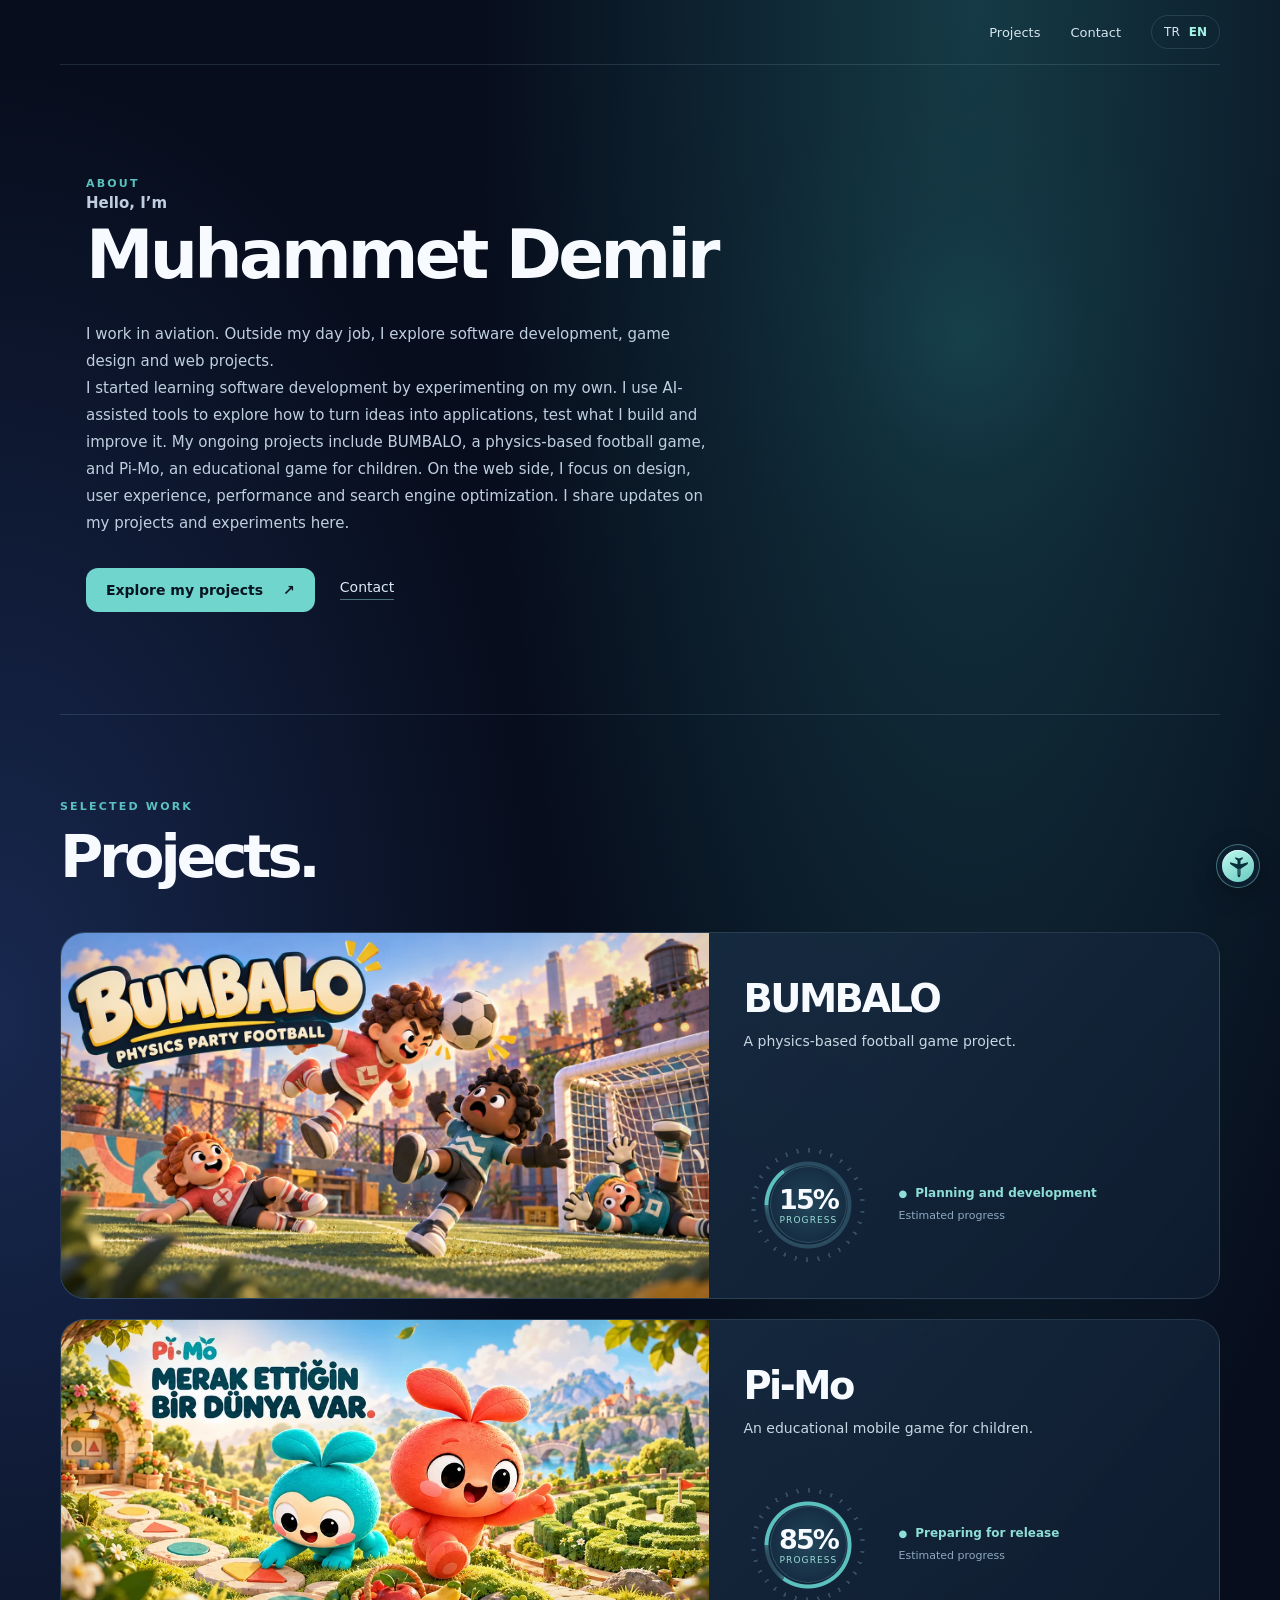
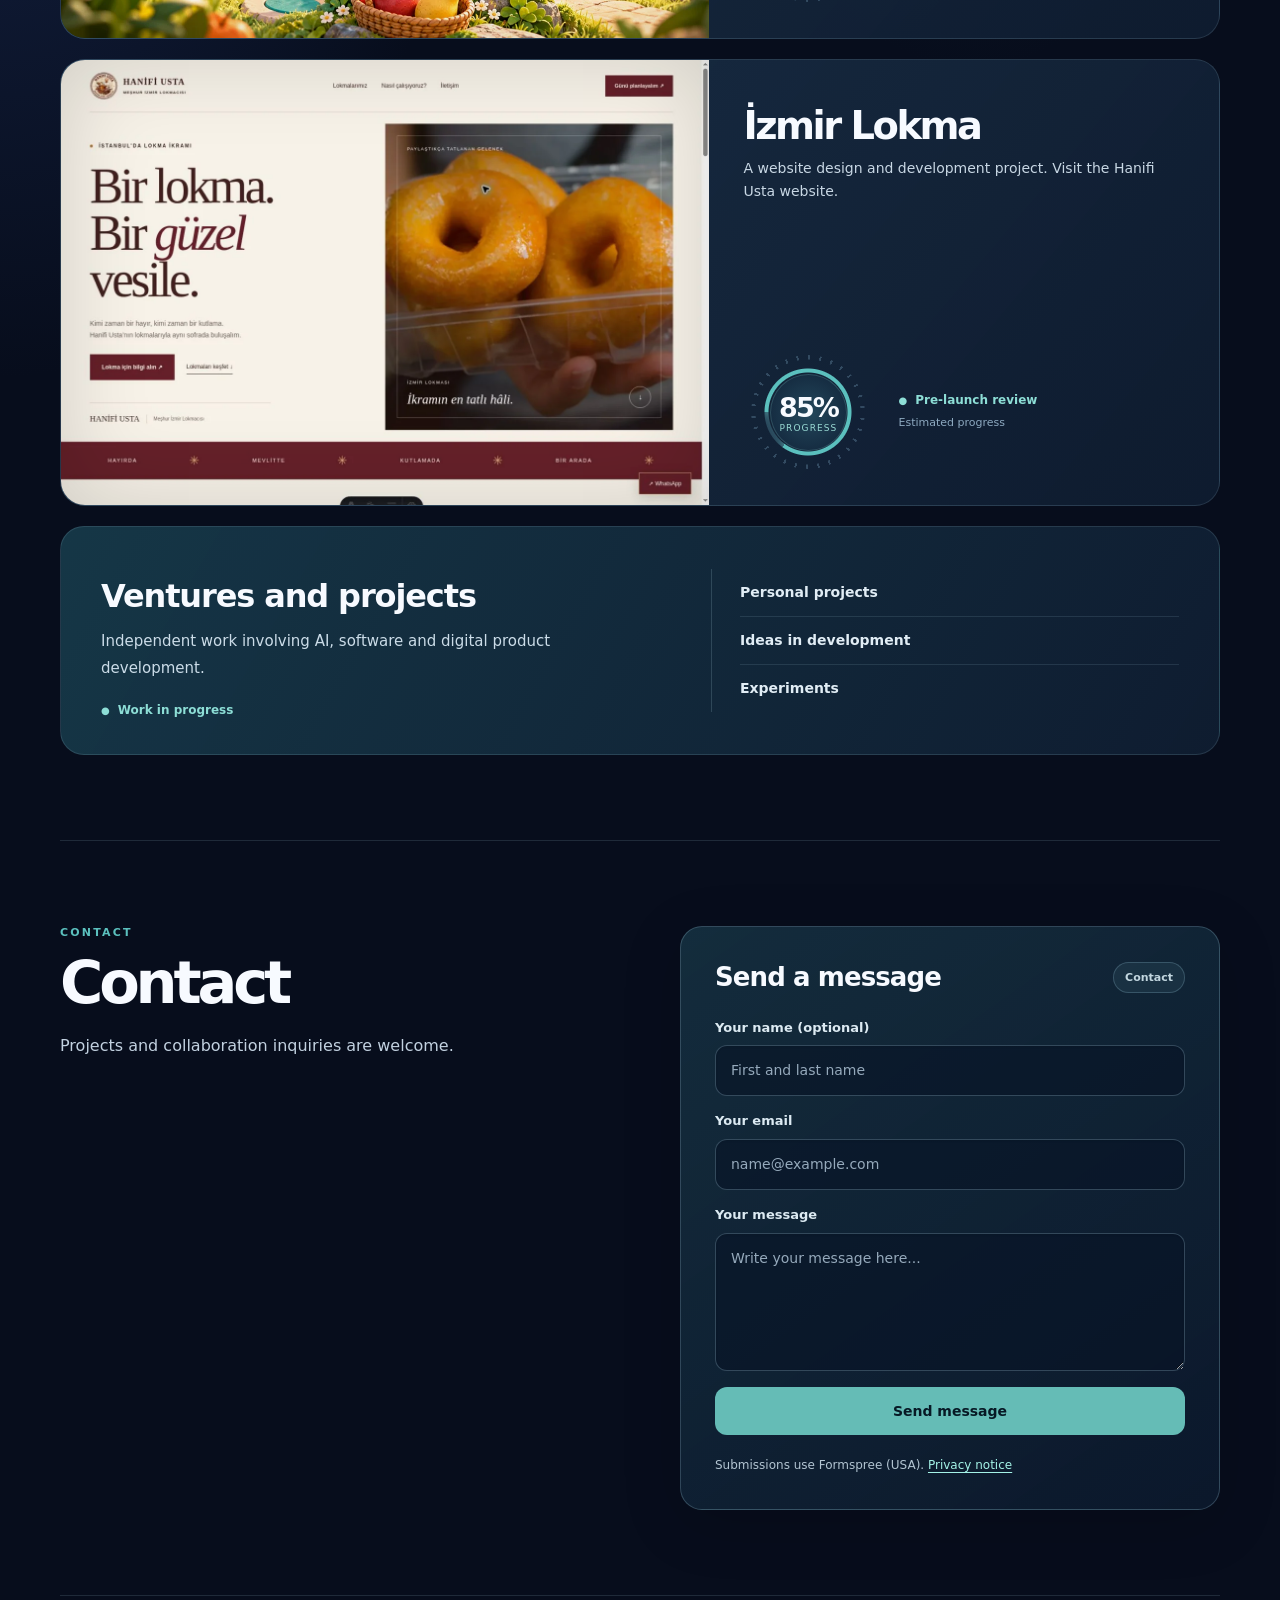
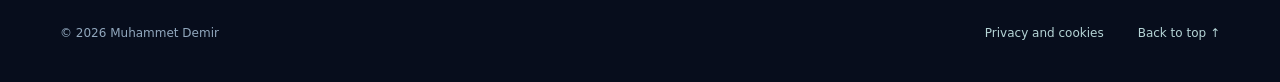
==== commit 32a26d42: "Link the existing Izmir Lokma project to its published website" ====
--- a/en/index.html
+++ b/en/index.html
@@ -1,2 +1,2 @@
 <!DOCTYPE html>
-<html lang="en"><head><meta charset="utf-8"/><meta http-equiv="Content-Security-Policy" content="default-src 'none'; base-uri 'self'; script-src 'self' 'sha256-i8kJ053brYtJj6KBcaMvgGHr3T48em/G4HUraGYpBlo='; style-src 'self' 'unsafe-inline'; img-src 'self' data:; font-src 'self'; connect-src 'none'; object-src 'none'; frame-src 'none'; form-action https://formspree.io; upgrade-insecure-requests"/><meta name="referrer" content="strict-origin-when-cross-origin"/><meta content="width=device-width, initial-scale=1" name="viewport"/><title>Muhammet Demir | Games and Web Projects</title><meta content="Personal website of Muhammet Demir, featuring BUMBALO, Pi-Mo, web projects and independent ventures." name="description"/><meta content="index,follow,max-image-preview:large" name="robots"/><meta content="#070d1c" name="theme-color"/><meta content="website" property="og:type"/><meta content="Muhammet Demir | Games and Web Projects" property="og:title"/><meta content="Personal website of Muhammet Demir, featuring BUMBALO, Pi-Mo, web projects and independent ventures." property="og:description"/><meta content="en_US" property="og:locale"/><link href="../assets/site.css?v=20261107-plane-icon-v5" rel="stylesheet"/><link href="https://must7y.github.io/muhammetdemir/" hreflang="tr" rel="alternate"/><link href="https://must7y.github.io/muhammetdemir/en/" hreflang="en" rel="alternate"/><link href="https://must7y.github.io/muhammetdemir/" hreflang="x-default" rel="alternate"/><link href="https://must7y.github.io/muhammetdemir/en/" rel="canonical"/><meta content="https://must7y.github.io/muhammetdemir/en/" property="og:url"/><meta content="Muhammet Demir" property="og:site_name"/><meta content="https://must7y.github.io/muhammetdemir/assets/bumbalo.webp" property="og:image"/><meta content="summary_large_image" name="twitter:card"/><script type="application/ld+json">{"@context": "https://schema.org", "@type": "ProfilePage", "url": "https://must7y.github.io/muhammetdemir/en/", "inLanguage": "en", "mainEntity": {"@type": "Person", "name": "Muhammet Demir", "description": "Personal website of Muhammet Demir, featuring BUMBALO, Pi-Mo, web projects and independent ventures."}}</script><script src="../assets/site.js?v=20261106-glide-2" defer></script></head><body><a class="skip" href="#main">Skip to content</a><header class="shell mast mast-right" style="display:flex;justify-content:flex-end;align-items:center"><nav style="display:flex;width:100%;justify-content:flex-end;align-items:center;margin-left:auto;text-align:right" aria-label="Main navigation" class="nav"><a href="#projects">Projects</a><a class="hide-mobile" href="#contact">Contact</a><div aria-label="Language / Dil" class="langs"><a data-lang="tr" href="../">TR</a><a aria-current="page" data-lang="en" href="./">EN</a></div></nav></header><main class="shell" id="main"><section class="hero hero-editorial" id="about"><div class="hero-content"><div class="eyebrow">ABOUT</div><p class="hero-greeting">Hello, I’m</p><h1 class="hero-name">Muhammet Demir</h1><p class="hero-body">I work in aviation. Outside my day job, I explore software development, game design and web projects.</p><p class="hero-description">I started learning software development by experimenting on my own. I use AI-assisted tools to explore how to turn ideas into applications, test what I build and improve it. My ongoing projects include BUMBALO, a physics-based football game, and Pi-Mo, an educational game for children. On the web side, I focus on design, user experience, performance and search engine optimization. I share updates on my projects and experiments here.</p><div class="hero-links"><a class="hero-button" href="#projects">Explore my projects <span aria-hidden="true">↗</span></a><a class="hero-text-link" href="#contact">Contact</a></div></div></section><section class="section" id="projects"><div class="section-heading"><div><div class="eyebrow">SELECTED WORK</div><h2>Projects.</h2></div></div><article class="project"><div class="project-media"><img alt="BUMBALO — project artwork" decoding="async" height="700" loading="lazy" src="../assets/bumbalo.webp" width="1200"/></div><div class="project-info"><div><h3>BUMBALO</h3><p>A physics-based football game project.</p></div><div class="radar-wrap"><div aria-label="BUMBALO: 15%, Estimated progress" class="radar" role="img" style="--v:15"><div aria-hidden="true" class="radar-inner"><strong>15%</strong><small>PROGRESS</small></div></div><div><div class="status">Planning and development</div><div class="subnote">Estimated progress</div></div></div></div></article><article class="project"><div class="project-media"><img alt="Pi-Mo — project artwork" decoding="async" height="700" loading="lazy" src="../assets/pimo.webp" width="1200"/></div><div class="project-info"><div><h3>Pi-Mo</h3><p>An educational mobile game for children.</p></div><div class="radar-wrap"><div aria-label="Pi-Mo: 85%, Estimated progress" class="radar" role="img" style="--v:85"><div aria-hidden="true" class="radar-inner"><strong>85%</strong><small>PROGRESS</small></div></div><div><div class="status">Preparing for release</div><div class="subnote">Estimated progress</div></div></div></div></article><article class="project"><div class="project-media"><img alt="İzmir Lokma — project artwork" decoding="async" height="700" loading="lazy" src="../assets/hanifi.webp" width="1200"/></div><div class="project-info"><div><h3>İzmir Lokma</h3><p>A website design and development project.</p></div><div class="radar-wrap"><div aria-label="İzmir Lokma: 85%, Estimated progress" class="radar" role="img" style="--v:85"><div aria-hidden="true" class="radar-inner"><strong>85%</strong><small>PROGRESS</small></div></div><div><div class="status">Pre-launch review</div><div class="subnote">Estimated progress</div></div></div></div></article><article class="venture"><div class="venture-main"><h3>Ventures and projects</h3><p>Independent work involving AI, software and digital product development.</p><span class="venture-status"><span class="status">Work in progress</span></span></div><div class="venture-topics" aria-label="Venture focus areas"><div><span>Personal projects</span></div><div><span>Ideas in development</span></div><div><span>Experiments</span></div></div></article></section><section class="section contact" id="contact"><div class="contact-intro"><div class="eyebrow">CONTACT</div><h2>Contact</h2><p>Projects and collaboration inquiries are welcome.</p></div><div class="contact-form-panel"><div class="contact-form-heading"><h3>Send a message</h3><span class="form-state">Contact</span></div><form class="contact-form" action="https://formspree.io/f/mljjvkgq" aria-describedby="form-message" method="post"><fieldset><label for="contact-name">Your name (optional)<input id="contact-name" name="name" type="text" autocomplete="name" maxlength="90" placeholder="First and last name"></label><label for="contact-email">Your email<input id="contact-email" name="email" type="email" autocomplete="email" maxlength="254" required placeholder="name@example.com"></label><label for="contact-message">Your message<textarea id="contact-message" name="message" rows="5" minlength="10" maxlength="3000" required placeholder="Write your message here..."></textarea></label><div class="form-honeypot" aria-hidden="true"><label>Leave blank<input type="text" name="_gotcha" tabindex="-1" autocomplete="off"></label></div><button type="submit">Send message</button></fieldset><p class="form-notice" id="form-message">Submissions use Formspree (USA). <a href="privacy.html">Privacy notice</a></p></form></div></section></main><a class="end-jump end-jump-plane" href="#page-bottom" aria-label="Scroll to the bottom of the page" title="Go to page bottom"><span class="end-jump-aircraft" aria-hidden="true"><span class="end-jump-flight"><svg viewBox="0 0 64 64" width="29" height="29" focusable="false" aria-hidden="true"><g transform="rotate(180 32 32)"><path d="M32 5c-2.5 0-4 2.8-4 8v14L10.2 38.6C8.8 39.5 8 41 8 42.6v2L28 39.5v10L22 54v4l10-3 10 3v-4l-6-4.5v-10l20 5.1v-2c0-1.6-.8-3.1-2.2-4L36 27V13c0-5.2-1.5-8-4-8Z" fill="currentColor"/><path d="M32 12v14" stroke="#e9faf6" stroke-opacity=".56" stroke-width="1.8" stroke-linecap="round"/></g></svg></span></span></a><footer class="shell foot" id="page-bottom"><span>© 2026 Muhammet Demir</span><nav class="foot-links" aria-label="Footer links"><a href="privacy.html">Privacy and cookies</a><a href="#main">Back to top ↑</a></nav></footer></body></html>+<html lang="en"><head><meta charset="utf-8"/><meta http-equiv="Content-Security-Policy" content="default-src 'none'; base-uri 'self'; script-src 'self' 'sha256-i8kJ053brYtJj6KBcaMvgGHr3T48em/G4HUraGYpBlo='; style-src 'self' 'unsafe-inline'; img-src 'self' data:; font-src 'self'; connect-src 'none'; object-src 'none'; frame-src 'none'; form-action https://formspree.io; upgrade-insecure-requests"/><meta name="referrer" content="strict-origin-when-cross-origin"/><meta content="width=device-width, initial-scale=1" name="viewport"/><title>Muhammet Demir | Games and Web Projects</title><meta content="Personal website of Muhammet Demir, featuring BUMBALO, Pi-Mo, web projects and independent ventures." name="description"/><meta content="index,follow,max-image-preview:large" name="robots"/><meta content="#070d1c" name="theme-color"/><meta content="website" property="og:type"/><meta content="Muhammet Demir | Games and Web Projects" property="og:title"/><meta content="Personal website of Muhammet Demir, featuring BUMBALO, Pi-Mo, web projects and independent ventures." property="og:description"/><meta content="en_US" property="og:locale"/><link href="../assets/site.css?v=20261107-aircraft-two-way-v6" rel="stylesheet"/><link href="https://must7y.github.io/muhammetdemir/" hreflang="tr" rel="alternate"/><link href="https://must7y.github.io/muhammetdemir/en/" hreflang="en" rel="alternate"/><link href="https://must7y.github.io/muhammetdemir/" hreflang="x-default" rel="alternate"/><link href="https://must7y.github.io/muhammetdemir/en/" rel="canonical"/><meta content="https://must7y.github.io/muhammetdemir/en/" property="og:url"/><meta content="Muhammet Demir" property="og:site_name"/><meta content="https://must7y.github.io/muhammetdemir/assets/bumbalo.webp" property="og:image"/><meta content="summary_large_image" name="twitter:card"/><script type="application/ld+json">{"@context": "https://schema.org", "@type": "ProfilePage", "url": "https://must7y.github.io/muhammetdemir/en/", "inLanguage": "en", "mainEntity": {"@type": "Person", "name": "Muhammet Demir", "description": "Personal website of Muhammet Demir, featuring BUMBALO, Pi-Mo, web projects and independent ventures."}}</script><script src="../assets/site.js?v=20261107-aircraft-two-way-v6" defer></script></head><body><a class="skip" href="#main">Skip to content</a><header class="shell mast mast-right" style="display:flex;justify-content:flex-end;align-items:center"><nav style="display:flex;width:100%;justify-content:flex-end;align-items:center;margin-left:auto;text-align:right" aria-label="Main navigation" class="nav"><a href="#projects">Projects</a><a class="hide-mobile" href="#contact">Contact</a><div aria-label="Language / Dil" class="langs"><a data-lang="tr" href="../">TR</a><a aria-current="page" data-lang="en" href="./">EN</a></div></nav></header><main class="shell" id="main"><section class="hero hero-editorial" id="about"><div class="hero-content"><div class="eyebrow">ABOUT</div><p class="hero-greeting">Hello, I’m</p><h1 class="hero-name">Muhammet Demir</h1><p class="hero-body">I work in aviation. Outside my day job, I explore software development, game design and web projects.</p><p class="hero-description">I started learning software development by experimenting on my own. I use AI-assisted tools to explore how to turn ideas into applications, test what I build and improve it. My ongoing projects include BUMBALO, a physics-based football game, and Pi-Mo, an educational game for children. On the web side, I focus on design, user experience, performance and search engine optimization. I share updates on my projects and experiments here.</p><div class="hero-links"><a class="hero-button" href="#projects">Explore my projects <span aria-hidden="true">↗</span></a><a class="hero-text-link" href="#contact">Contact</a></div></div></section><section class="section" id="projects"><div class="section-heading"><div><div class="eyebrow">SELECTED WORK</div><h2>Projects.</h2></div></div><article class="project"><div class="project-media"><img alt="BUMBALO — project artwork" decoding="async" height="700" loading="lazy" src="../assets/bumbalo.webp" width="1200"/></div><div class="project-info"><div><h3>BUMBALO</h3><p>A physics-based football game project.</p></div><div class="radar-wrap"><div aria-label="BUMBALO: 15%, Estimated progress" class="radar" role="img" style="--v:15"><div aria-hidden="true" class="radar-inner"><strong>15%</strong><small>PROGRESS</small></div></div><div><div class="status">Planning and development</div><div class="subnote">Estimated progress</div></div></div></div></article><article class="project"><div class="project-media"><img alt="Pi-Mo — project artwork" decoding="async" height="700" loading="lazy" src="../assets/pimo.webp" width="1200"/></div><div class="project-info"><div><h3>Pi-Mo</h3><p>An educational mobile game for children.</p></div><div class="radar-wrap"><div aria-label="Pi-Mo: 85%, Estimated progress" class="radar" role="img" style="--v:85"><div aria-hidden="true" class="radar-inner"><strong>85%</strong><small>PROGRESS</small></div></div><div><div class="status">Preparing for release</div><div class="subnote">Estimated progress</div></div></div></div></article><article class="project"><div class="project-media"><img alt="İzmir Lokma — project artwork" decoding="async" height="700" loading="lazy" src="../assets/hanifi.webp" width="1200"/></div><div class="project-info"><div><h3>İzmir Lokma</h3><p>A website design and development project. <a href="https://izmirlokmasi.com/">Visit the Hanifi Usta website</a>.</p></div><div class="radar-wrap"><div aria-label="İzmir Lokma: 85%, Estimated progress" class="radar" role="img" style="--v:85"><div aria-hidden="true" class="radar-inner"><strong>85%</strong><small>PROGRESS</small></div></div><div><div class="status">Pre-launch review</div><div class="subnote">Estimated progress</div></div></div></div></article><article class="venture"><div class="venture-main"><h3>Ventures and projects</h3><p>Independent work involving AI, software and digital product development.</p><span class="venture-status"><span class="status">Work in progress</span></span></div><div class="venture-topics" aria-label="Venture focus areas"><div><span>Personal projects</span></div><div><span>Ideas in development</span></div><div><span>Experiments</span></div></div></article></section><section class="section contact" id="contact"><div class="contact-intro"><div class="eyebrow">CONTACT</div><h2>Contact</h2><p>Projects and collaboration inquiries are welcome.</p></div><div class="contact-form-panel"><div class="contact-form-heading"><h3>Send a message</h3><span class="form-state">Contact</span></div><form class="contact-form" action="https://formspree.io/f/mljjvkgq" aria-describedby="form-message" method="post"><fieldset><label for="contact-name">Your name (optional)<input id="contact-name" name="name" type="text" autocomplete="name" maxlength="90" placeholder="First and last name"></label><label for="contact-email">Your email<input id="contact-email" name="email" type="email" autocomplete="email" maxlength="254" required placeholder="name@example.com"></label><label for="contact-message">Your message<textarea id="contact-message" name="message" rows="5" minlength="10" maxlength="3000" required placeholder="Write your message here..."></textarea></label><div class="form-honeypot" aria-hidden="true"><label>Leave blank<input type="text" name="_gotcha" tabindex="-1" autocomplete="off"></label></div><button type="submit">Send message</button></fieldset><p class="form-notice" id="form-message">Submissions use Formspree (USA). <a href="privacy.html">Privacy notice</a></p></form></div></section></main><a class="end-jump end-jump-plane" href="#page-bottom" aria-label="Scroll to the bottom of the page" title="Go to page bottom"><span class="end-jump-aircraft" aria-hidden="true"><span class="end-jump-flight"><svg viewBox="0 0 64 64" width="29" height="29" focusable="false" aria-hidden="true"><g transform="rotate(180 32 32)"><path d="M32 5c-2.5 0-4 2.8-4 8v14L10.2 38.6C8.8 39.5 8 41 8 42.6v2L28 39.5v10L22 54v4l10-3 10 3v-4l-6-4.5v-10l20 5.1v-2c0-1.6-.8-3.1-2.2-4L36 27V13c0-5.2-1.5-8-4-8Z" fill="currentColor"/><path d="M32 12v14" stroke="#e9faf6" stroke-opacity=".56" stroke-width="1.8" stroke-linecap="round"/></g></svg></span></span></a><footer class="shell foot" id="page-bottom"><span>© 2026 Muhammet Demir</span><nav class="foot-links" aria-label="Footer links"><a href="privacy.html">Privacy and cookies</a><a href="#main">Back to top ↑</a></nav></footer></body></html>
--- a/assets/site.css
+++ b/assets/site.css
@@ -119,23 +119,23 @@
 @media(max-width:820px){.contact{gap:28px}.contact-form-panel{padding:22px}}
 @media(prefers-reduced-motion:reduce){.contact-form-panel{transition:none}}
 
-/* Minimal down-facing aircraft button; 44px touch target and accessible label. */
+/* Two-way airplane scroll: airplane stays inside the circular viewport. */
 .end-jump{position:fixed;right:max(10px,calc((100vw - 1240px)/2));bottom:calc(12px + env(safe-area-inset-bottom,0px));z-index:30;display:grid;place-items:center;width:44px;height:44px;padding:5px;border:1px solid rgba(144,226,219,.42);border-radius:50%;background:rgba(13,32,49,.96);color:#f0fbfb;box-shadow:0 7px 24px rgba(0,0,0,.28);backdrop-filter:blur(10px);-webkit-backdrop-filter:blur(10px);text-decoration:none;transition:border-color .24s,background .24s,box-shadow .24s}
 .end-jump:hover{background:rgba(24,68,78,.98);border-color:rgba(132,237,225,.85);box-shadow:0 8px 28px rgba(0,0,0,.31)}
 .end-jump:focus-visible{outline:3px solid #a4f3e7;outline-offset:4px}
-.end-jump-aircraft{position:relative;display:grid;place-items:center;width:32px;height:32px;border-radius:50%;color:#08313b;background:linear-gradient(145deg,#c0faf1,#66c9be);box-shadow:inset 0 1px 0 rgba(255,255,255,.58)}
-.end-jump-flight{position:relative;display:grid;place-items:center;width:27px;height:27px;transform:translateY(0);will-change:transform;transition:transform .25s ease-out}
+.end-jump-aircraft{position:relative;display:grid;place-items:center;width:32px;height:32px;flex:none;overflow:hidden;border-radius:50%;color:#08313b;background:linear-gradient(145deg,#c0faf1,#66c9be);box-shadow:inset 0 1px 0 rgba(255,255,255,.58)}
+.end-jump-flight{position:relative;display:grid;place-items:center;width:27px;height:27px;transform:translateY(0);will-change:transform,opacity;transition:transform .22s ease-out}
 .end-jump-flight svg{display:block;width:24px;height:24px;pointer-events:none}
-.end-jump-flight::before{content:"";position:absolute;bottom:calc(100% - 3px);left:calc(50% - 1px);height:14px;width:2px;background:linear-gradient(0deg,rgba(233,255,252,.95),transparent);opacity:0;transform:scaleY(.2);transform-origin:bottom center;pointer-events:none}
-.end-jump-plane:hover .end-jump-flight,.end-jump-plane:focus-visible .end-jump-flight{transform:translateY(3px)}
-.end-jump-plane.is-flying .end-jump-flight{animation:plane-cruise .75s ease-in-out both!important}
-.end-jump-plane.is-flying .end-jump-flight::before{animation:plane-contrail .75s ease-out both}
-.end-jump-plane.is-flying{pointer-events:none}
+.end-jump-plane:hover .end-jump-flight,.end-jump-plane:focus-visible .end-jump-flight{transform:translateY(2px)}
+.end-jump-plane.is-flying .end-jump-flight{animation:plane-exit-down .72s cubic-bezier(.29,.05,.6,1) both!important}
+.end-jump-plane.is-returning .end-jump-flight{animation:plane-exit-up .78s ease-in-out both!important}
+.end-jump-plane.is-returning .end-jump-flight svg{transform:rotate(180deg)}
+.end-jump-plane.is-flying,.end-jump-plane.is-returning{pointer-events:none}
 #page-bottom{scroll-margin-top:0}
-@keyframes plane-cruise{0%,100%{transform:translateY(0)}40%{transform:translateY(5px)}75%{transform:translateY(7px)}}
-@keyframes plane-contrail{0%{opacity:0;transform:scaleY(.1)}40%{opacity:.65;transform:scaleY(.85)}75%{opacity:.6;transform:scaleY(1)}100%{opacity:0;transform:scaleY(1)}}
+@keyframes plane-exit-down{0%{transform:translateY(-1px);opacity:1}30%{transform:translateY(5px);opacity:1}65%{transform:translateY(18px);opacity:1}100%{transform:translateY(37px);opacity:0}}
+@keyframes plane-exit-up{0%{transform:translateY(35px);opacity:0}25%{transform:translateY(13px);opacity:1}50%{transform:translateY(0);opacity:1}75%{transform:translateY(-16px);opacity:1}100%{transform:translateY(-36px);opacity:0}}
 @media(max-width:620px){.end-jump{right:10px;bottom:calc(11px + env(safe-area-inset-bottom,0px));width:44px;height:44px}}
-@media(prefers-reduced-motion:reduce){html{scroll-behavior:auto!important}.end-jump,.end-jump-flight{transition:none!important}.end-jump-flight,.end-jump-flight::before{animation:none!important}.end-jump-plane:hover .end-jump-flight,.end-jump-plane:focus-visible .end-jump-flight{transform:none!important}}
+@media(prefers-reduced-motion:reduce){html{scroll-behavior:auto!important}.end-jump,.end-jump-flight{transition:none!important}.end-jump-flight{animation:none!important}.end-jump-plane:hover .end-jump-flight,.end-jump-plane:focus-visible .end-jump-flight{transform:none!important}}
 
 /* Remove unused number-column indentation from the unnumbered venture list. */
 .venture-topics>div{grid-template-columns:minmax(0,1fr);gap:0}
